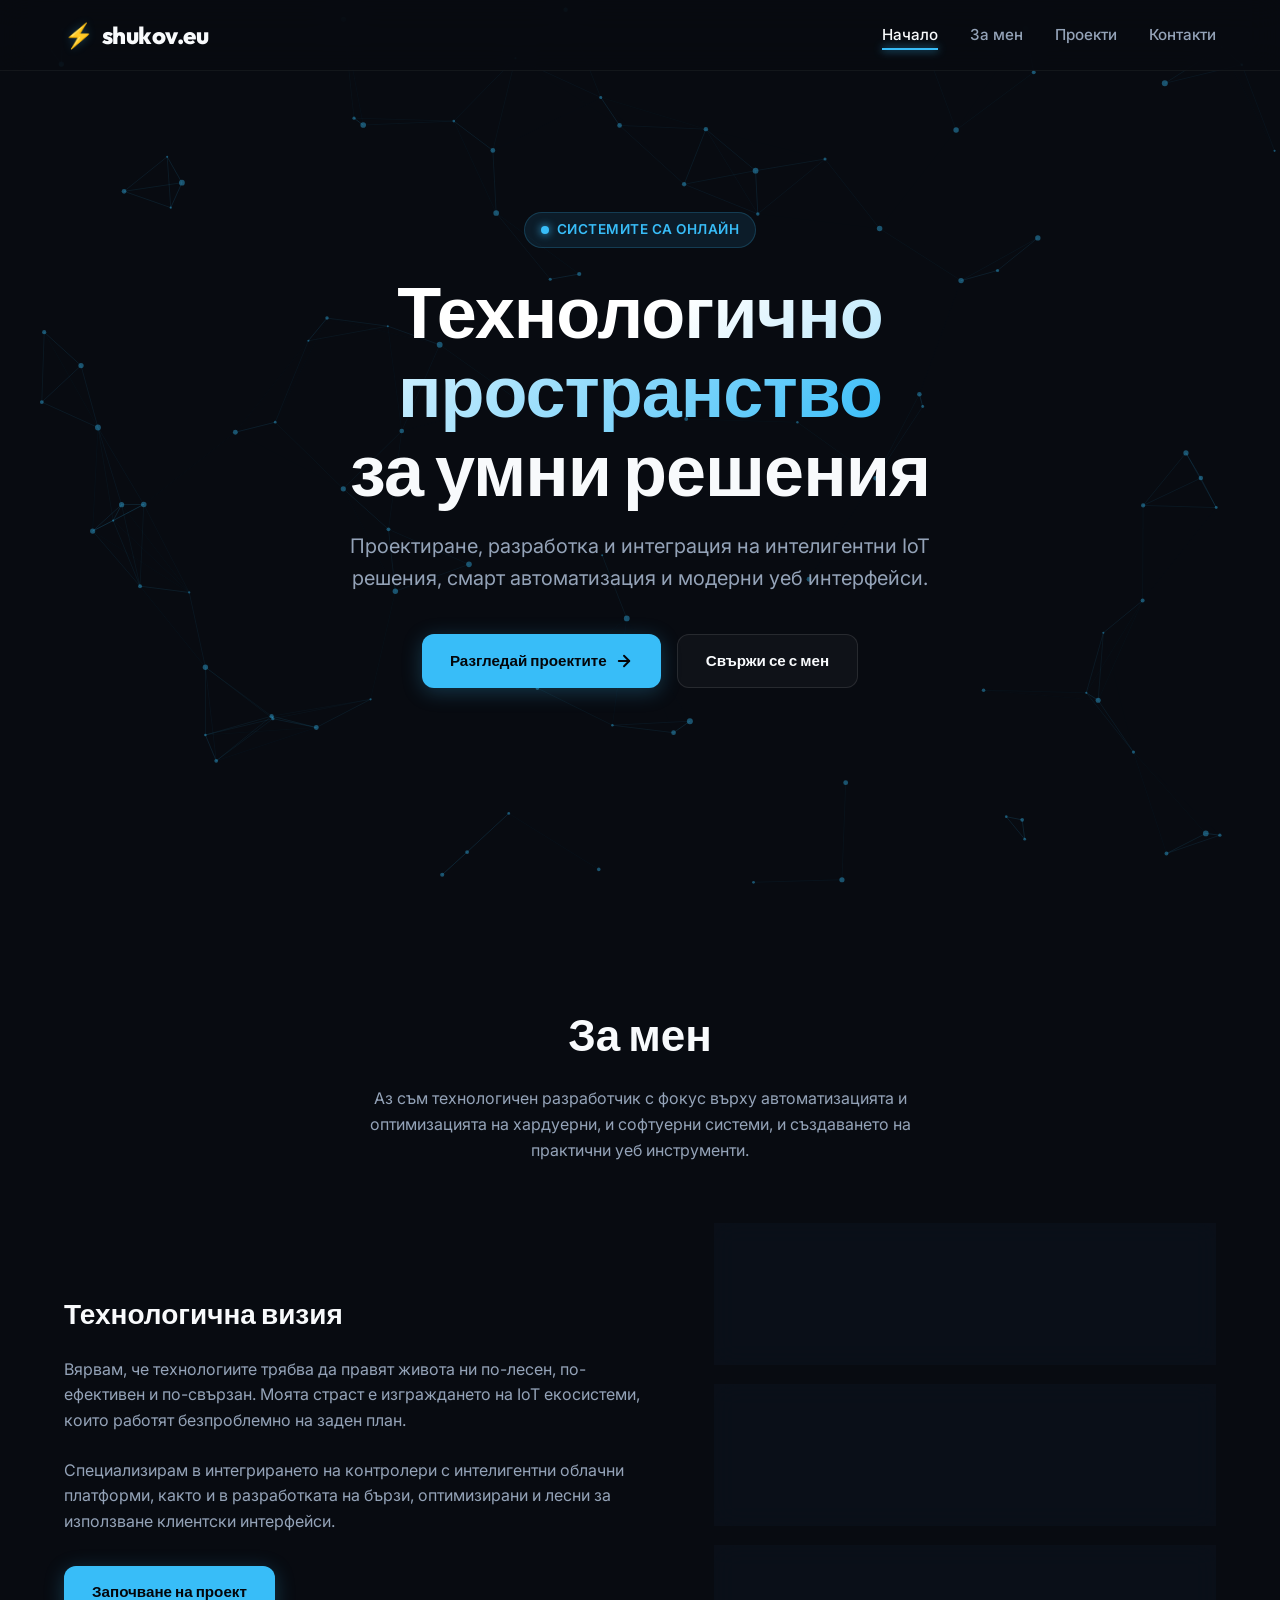
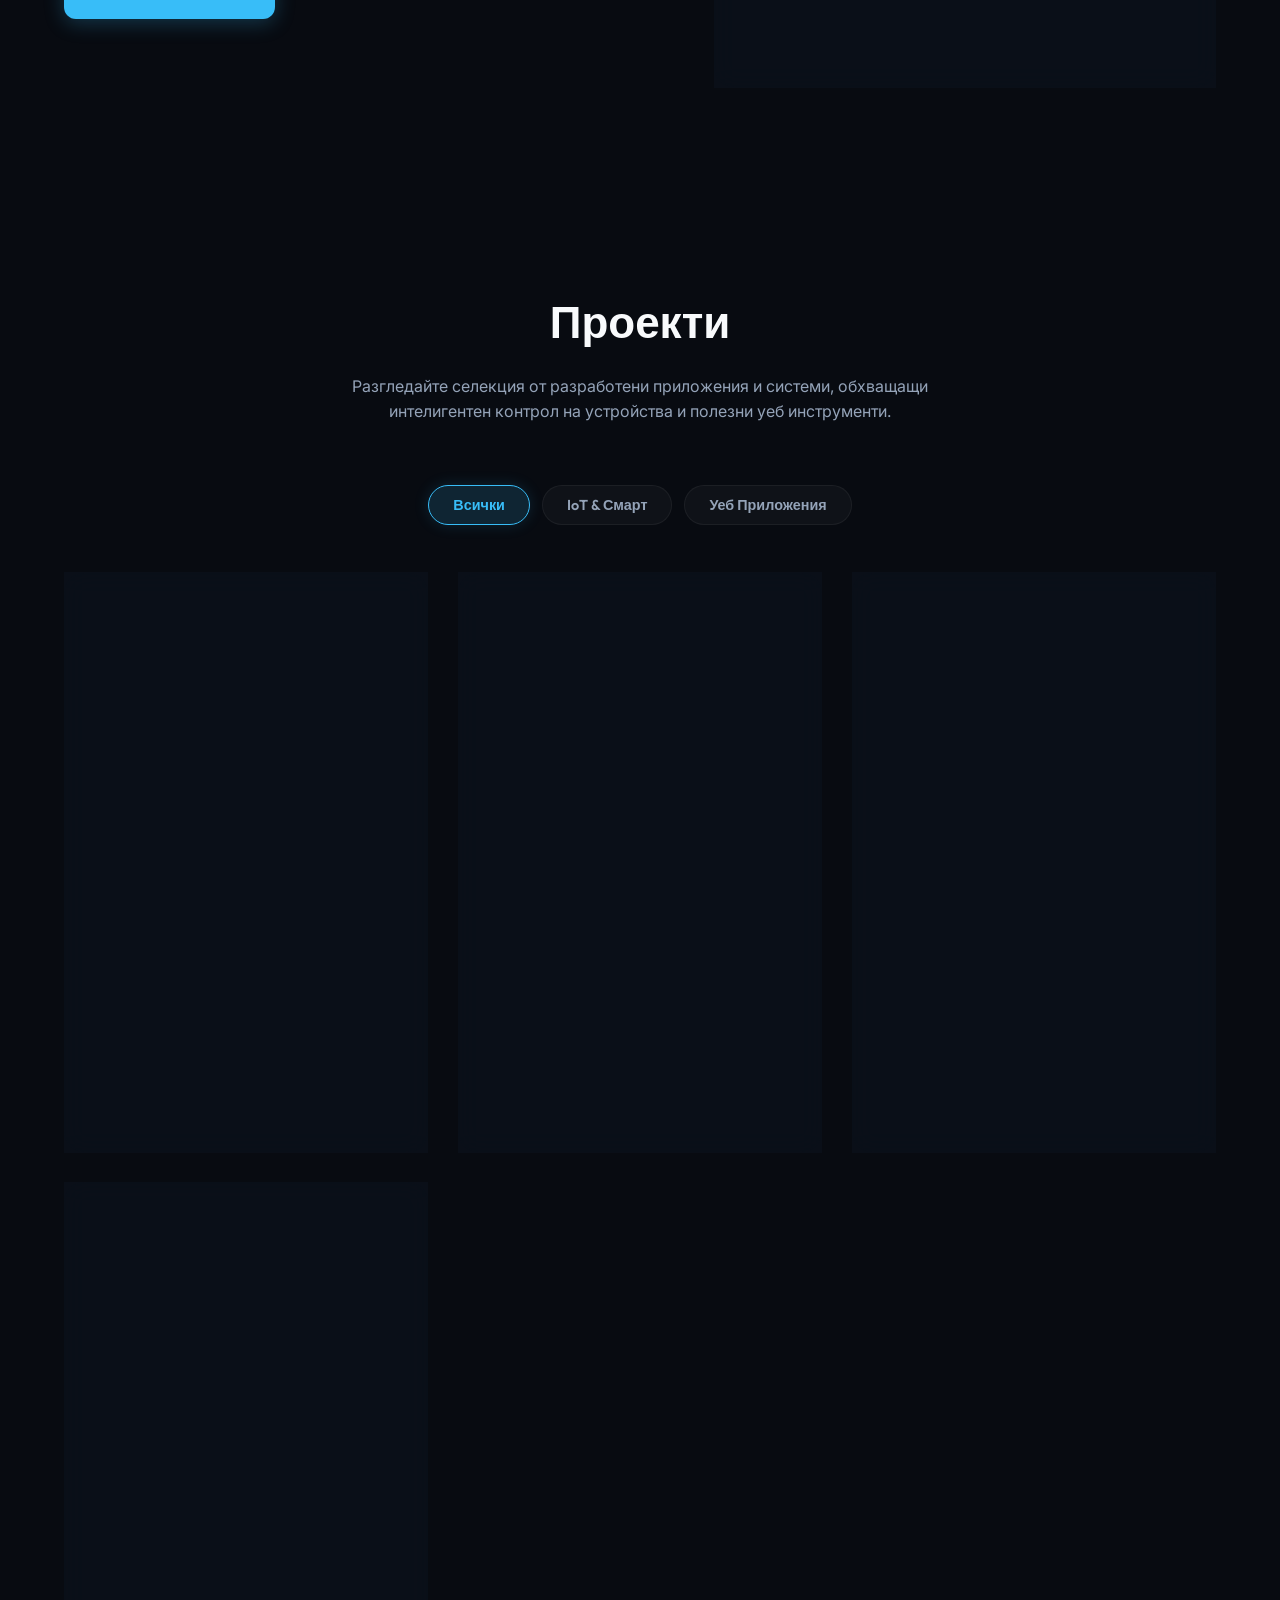
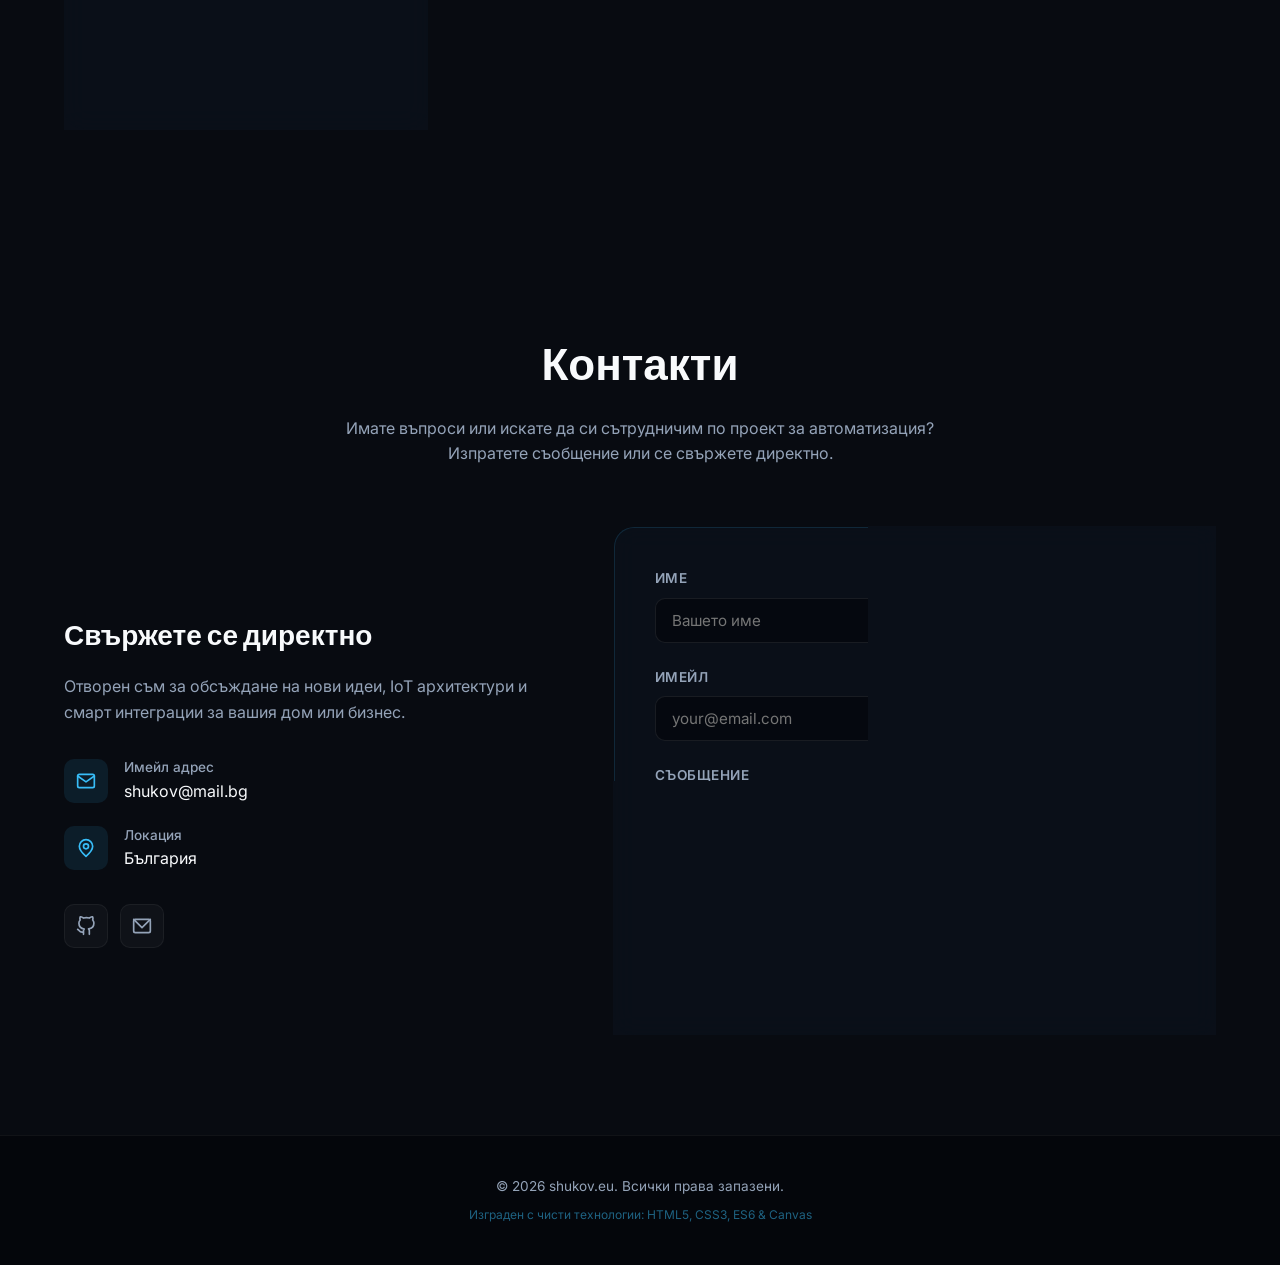
==== index.html @ 306222c3 "Актуализиране на текстовете в секция За мен в index.html" ====
<!DOCTYPE html>
<html lang="bg">
<head>
    <meta charset="UTF-8">
    <meta name="viewport" content="width=device-width, initial-scale=1.0">
    
    <!-- Primary Meta Tags -->
    <title>shukov.eu | Дигитални Иновации & Смарт Системи</title>
    <meta name="title" content="shukov.eu | Дигитални Иновации & Смарт Системи">
    <meta name="description" content="Личен технологичен портал и портфолио на Христо Шуков. Разгледайте проекти в сферата на умен дом (IoT), автоматизация на Shelly устройства, уеб приложения и софтуерни разработки.">
    
    <!-- Open Graph / Facebook -->
    <meta property="og:type" content="website">
    <meta property="og:url" content="https://shukov.eu/">
    <meta property="og:title" content="shukov.eu | Дигитални Иновации & Смарт Системи">
    <meta property="og:description" content="Портфолио на Христо Шуков с фокус върху IoT (Shelly), смарт часовници и съвременни уеб технологии.">
    <meta property="og:image" content="https://shukov.eu/appShelly/icon-512.png">

    <!-- CSS stylesheet -->
    <link rel="stylesheet" href="index.css">
    
    <!-- Favicon -->
    <link rel="icon" type="image/png" href="https://cdn-icons-png.flaticon.com/512/466/466176.png">
</head>
<body>

    <!-- Canvas Background -->
    <canvas id="bg-canvas"></canvas>

    <!-- Header Navigation -->
    <header id="main-header">
        <div class="container nav-wrapper">
            <a href="#home" class="logo" id="logo-link">
                <span>⚡</span> shukov.eu
            </a>
            <ul class="nav-links" id="nav-menu">
                <li><a href="#home" class="nav-link active">Начало</a></li>
                <li><a href="#about" class="nav-link">За мен</a></li>
                <li><a href="#projects" class="nav-link">Проекти</a></li>
                <li><a href="#contact" class="nav-link">Контакти</a></li>
            </ul>
            <button class="mobile-menu-btn" id="mobile-toggle" aria-label="Меню">
                <svg width="24" height="24" viewBox="0 0 24 24" fill="none" stroke="currentColor" stroke-width="2" stroke-linecap="round" stroke-linejoin="round">
                    <line x1="4" y1="12" x2="20" y2="12"></line>
                    <line x1="4" y1="6" x2="20" y2="6"></line>
                    <line x1="4" y1="18" x2="20" y2="18"></line>
                </svg>
            </button>
        </div>
    </header>

    <!-- Main Content -->
    <main>
        
        <!-- Hero Section -->
        <section id="home" class="hero">
            <div class="container hero-content">
                <div class="hero-badge">
                    <span></span> Системите са онлайн
                </div>
                <h1><span class="gradient-text">Технологично пространство</span><br>за умни решения</h1>
                <p>Проектиране, разработка и интеграция на интелигентни IoT решения, смарт автоматизация и модерни уеб интерфейси.</p>
                <div class="btn-group">
                    <a href="#projects" class="btn btn-primary" id="btn-hero-projects">
                        Разгледай проектите
                        <svg width="18" height="18" viewBox="0 0 24 24" fill="none" stroke="currentColor" stroke-width="2.5" stroke-linecap="round" stroke-linejoin="round">
                            <line x1="5" y1="12" x2="19" y2="12"></line>
                            <polyline points="12 5 19 12 12 19"></polyline>
                        </svg>
                    </a>
                    <a href="#contact" class="btn btn-secondary" id="btn-hero-contact">Свържи се с мен</a>
                </div>
            </div>
        </section>

        <!-- About Section -->
        <section id="about" class="reveal">
            <div class="container">
                <div class="section-header">
                    <h2>За мен</h2>
                    <p>Аз съм технологичен  разработчик с фокус върху автоматизацията и оптимизацията на хардуерни, и софтуерни системи, и създаването на практични уеб инструменти.</p>
                </div>
                
                <div class="about-grid">
                    <div class="about-text">
                        <h3>Технологична визия</h3>
                        <p>Вярвам, че технологиите трябва да правят живота ни по-лесен, по-ефективен и по-свързан. Моята страст е изграждането на IoT екосистеми, които работят безпроблемно на заден план.</p>
                        <p>Специализирам в интегрирането на контролери с интелигентни облачни платформи, както и в разработката на бързи, оптимизирани и лесни за използване клиентски интерфейси.</p>
                        <div style="margin-top: 32px;">
                            <a href="#contact" class="btn btn-primary" id="btn-about-hire">Започване на проект</a>
                        </div>
                    </div>
                    
                    <div class="skills-container">
                        <!-- Skill 1 -->
                        <div class="skill-card glass-panel">
                            <div class="skill-icon">
                                <svg width="24" height="24" viewBox="0 0 24 24" fill="none" stroke="currentColor" stroke-width="2" stroke-linecap="round" stroke-linejoin="round">
                                    <rect x="2" y="2" width="20" height="8" rx="2" ry="2"></rect>
                                    <rect x="2" y="14" width="20" height="8" rx="2" ry="2"></rect>
                                    <line x1="6" y1="6" x2="6.01" y2="6"></line>
                                    <line x1="6" y1="18" x2="6.01" y2="18"></line>
                                </svg>
                            </div>
                            <div class="skill-info">
                                <h4>IoT & Смарт Автоматизация</h4>
                                <p>Управление и мониторинг на интелигентни релета, датчици, Shelly Cloud API, ESP Home и автоматизирани скриптове.</p>
                            </div>
                        </div>
                        
                        <!-- Skill 2 -->
                        <div class="skill-card glass-panel">
                            <div class="skill-icon">
                                <svg width="24" height="24" viewBox="0 0 24 24" fill="none" stroke="currentColor" stroke-width="2" stroke-linecap="round" stroke-linejoin="round">
                                    <polygon points="12 2 2 7 12 12 22 7 12 2 12 2"></polygon>
                                    <polyline points="2 17 12 22 22 17"></polyline>
                                    <polyline points="2 12 12 17 22 12"></polyline>
                                </svg>
                            </div>
                            <div class="skill-info">
                                <h4>Frontend Разработка</h4>
                                <p>Създаване на бързи и адаптивни уебсайтове с чист HTML5, съвременен CSS3 и интерактивен Vanilla JavaScript.</p>
                            </div>
                        </div>

                        <!-- Skill 3 -->
                        <div class="skill-card glass-panel">
                            <div class="skill-icon">
                                <svg width="24" height="24" viewBox="0 0 24 24" fill="none" stroke="currentColor" stroke-width="2" stroke-linecap="round" stroke-linejoin="round">
                                    <path d="M5 12.55a11 11 0 0 1 14.08 0"></path>
                                    <path d="M1.42 9a16 16 0 0 1 21.16 0"></path>
                                    <path d="M8.53 16.11a6 6 0 0 1 6.95 0"></path>
                                    <line x1="12" y1="20" x2="12.01" y2="20"></line>
                                </svg>
                            </div>
                            <div class="skill-info">
                                <h4>API Интеграция & PWA</h4>
                                <p>Работа с външни REST интерфейси (Open-Meteo, WorldTime) и имплементация на Progressive Web Apps (PWA) за офлайн режим.</p>
                            </div>
                        </div>
                    </div>
                </div>
            </div>
        </section>

        <!-- Projects Section -->
        <section id="projects" class="reveal">
            <div class="container">
                <div class="section-header">
                    <h2>Проекти</h2>
                    <p>Разгледайте селекция от разработени приложения и системи, обхващащи интелигентен контрол на устройства и полезни уеб инструменти.</p>
                </div>

                <!-- Filters -->
                <div class="project-filters">
                    <button class="filter-btn active" data-filter="all" id="filter-all">Всички</button>
                    <button class="filter-btn" data-filter="iot" id="filter-iot">IoT & Смарт</button>
                    <button class="filter-btn" data-filter="web" id="filter-web">Уеб Приложения</button>
                </div>

                <!-- Projects Grid -->
                <div class="projects-grid">
                    
                    <!-- Project 1: Shelly PWA -->
                    <article class="project-card glass-panel" data-category="iot" id="card-shelly">
                        <div class="project-image">
                            <div class="project-badge">IoT / PWA</div>
                            <!-- Tech SVG graphic -->
                            <svg width="120" height="120" viewBox="0 0 100 100" fill="none">
                                <circle cx="50" cy="50" r="40" stroke="rgba(56, 189, 248, 0.2)" stroke-width="2"></circle>
                                <circle cx="50" cy="50" r="30" stroke="#38bdf8" stroke-width="2" stroke-dasharray="10 5" class="spin-anim"></circle>
                                <rect x="38" y="38" width="24" height="24" rx="6" fill="#1e293b" stroke="#38bdf8" stroke-width="2"></rect>
                                <path d="M46 50H54M50 46V54" stroke="#38bdf8" stroke-width="2" stroke-linecap="round"></path>
                            </svg>
                        </div>
                        <div class="project-content">
                            <h3>Smart Control (Shelly)</h3>
                            <p>Уеб-базиран панел за безжичен контрол на Shelly релета в реално време. Показва данни от волтметър, сензори за температура и влажност. PWA оптимизиран.</p>
                            <div class="project-tags">
                                <span class="tag">Shelly API</span>
                                <span class="tag">PWA</span>
                                <span class="tag">HTML5/CSS3</span>
                                <span class="tag">Vanilla JS</span>
                            </div>
                            <div class="project-links">
                                <a href="appShelly/appShelly.html" class="btn btn-primary" id="link-shelly-run">Стартирай</a>
                            </div>
                        </div>
                    </article>

                    <!-- Project 2: Smart Clock -->
                    <article class="project-card glass-panel" data-category="web" id="card-clock">
                        <div class="project-image">
                            <div class="project-badge">Уеб Приложение</div>
                            <!-- Tech SVG graphic -->
                            <svg width="120" height="120" viewBox="0 0 100 100" fill="none">
                                <circle cx="50" cy="50" r="40" stroke="rgba(16, 185, 129, 0.2)" stroke-width="2"></circle>
                                <path d="M50 20V50L70 50" stroke="#10b981" stroke-width="3" stroke-linecap="round"></path>
                                <path d="M25 35C20 45 22 58 30 66C38 74 52 76 62 70" stroke="#10b981" stroke-width="2" stroke-linecap="round" stroke-dasharray="2 4"></path>
                                <circle cx="50" cy="50" r="3" fill="#10b981"></circle>
                            </svg>
                        </div>
                        <div class="project-content">
                            <h3>Смарт Часовник & Време</h3>
                            <p>Интелигентен пълноекранен часовник с автоматична синхронизация на часовата зона. Интегриран с Open-Meteo прогноза за времето в България.</p>
                            <div class="project-tags">
                                <span class="tag">Open-Meteo API</span>
                                <span class="tag">WorldTime API</span>
                                <span class="tag">Responsive</span>
                                <span class="tag">JS App</span>
                            </div>
                            <div class="project-links">
                                <a href="chasovnik.html" class="btn btn-primary" id="link-clock-run">Стартирай</a>
                            </div>
                        </div>
                    </article>

                    <!-- Project 3: GPS Speedometer -->
                    <article class="project-card glass-panel" data-category="web" id="card-speedometer">
                        <div class="project-image">
                            <div class="project-badge">Уеб Приложение</div>
                            <!-- Tech SVG graphic -->
                            <svg width="120" height="120" viewBox="0 0 100 100" fill="none">
                                <circle cx="50" cy="50" r="40" stroke="rgba(6, 182, 212, 0.2)" stroke-width="2"></circle>
                                <path d="M20 70 A 35 35 0 1 1 80 70" stroke="#06b6d4" stroke-width="3" stroke-dasharray="4 2" stroke-linecap="round"></path>
                                <polygon points="50,22 53,50 47,50" fill="#06b6d4" transform="rotate(35, 50, 50)"></polygon>
                                <circle cx="50" cy="50" r="4" fill="#06b6d4"></circle>
                            </svg>
                        </div>
                        <div class="project-content">
                            <h3>GPS Скоростомер & Одометър</h3>
                            <p>PWA уеб приложение с интерактивна тъмна карта, два независими брояча за изминато разстояние (дневен и общ), статистика и предупреждение за скорост.</p>
                            <div class="project-tags">
                                <span class="tag">Geolocation API</span>
                                <span class="tag">Leaflet Map</span>
                                <span class="tag">PWA</span>
                                <span class="tag">Vanilla JS</span>
                            </div>
                            <div class="project-links">
                                <a href="speedometer.html" class="btn btn-primary" id="link-speedometer-run">Стартирай</a>
                            </div>
                        </div>
                    </article>

                    <!-- Project 4: shukov.eu -->
                    <article class="project-card glass-panel" data-category="web" id="card-portfolio">
                        <div class="project-image">
                            <div class="project-badge">Портфолио</div>
                            <!-- Tech SVG graphic -->
                            <svg width="120" height="120" viewBox="0 0 100 100" fill="none">
                                <rect x="25" y="25" width="50" height="50" rx="8" stroke="rgba(168, 85, 247, 0.2)" stroke-width="2"></rect>
                                <path d="M35 45L45 50L35 55" stroke="#a855f7" stroke-width="3" stroke-linecap="round" stroke-linejoin="round"></path>
                                <line x1="50" y1="58" x2="63" y2="58" stroke="#a855f7" stroke-width="3" stroke-linecap="round"></line>
                                <circle cx="50" cy="50" r="40" stroke="#a855f7" stroke-width="1.5" stroke-dasharray="4 8"></circle>
                            </svg>
                        </div>
                        <div class="project-content">
                            <h3>shukov.eu Личен Сайт</h3>
                            <p>Настоящият уебсайт с висока производителност, реактивен Canvas фон, гласморфичен дизайн и филтри на проектите в реално време.</p>
                            <div class="project-tags">
                                <span class="tag">Responsive CSS</span>
                                <span class="tag">HTML5 Canvas</span>
                                <span class="tag">SEO Friendly</span>
                                <span class="tag">Modern UI</span>
                            </div>
                            <div class="project-links">
                                <a href="#home" class="btn btn-secondary" id="link-portfolio-active">Активен</a>
                            </div>
                        </div>
                    </article>

                </div>
            </div>
        </section>

        <!-- Contact Section -->
        <section id="contact" class="reveal">
            <div class="container">
                <div class="section-header">
                    <h2>Контакти</h2>
                    <p>Имате въпроси или искате да си сътрудничим по проект за автоматизация? Изпратете съобщение или се свържете директно.</p>
                </div>

                <div class="contact-grid">
                    <div class="contact-info">
                        <h3>Свържете се директно</h3>
                        <p>Отворен съм за обсъждане на нови идеи, IoT архитектури и смарт интеграции за вашия дом или бизнес.</p>
                        
                        <div class="contact-methods">
                            <!-- Email -->
                            <div class="contact-method">
                                <div class="contact-method-icon">
                                    <svg width="20" height="20" viewBox="0 0 24 24" fill="none" stroke="currentColor" stroke-width="2" stroke-linecap="round" stroke-linejoin="round">
                                        <path d="M4 4h16c1.1 0 2 .9 2 2v12c0 1.1-.9 2-2 2H4c-1.1 0-2-.9-2-2V6c0-1.1.9-2 2-2z"></path>
                                        <polyline points="22,6 12,13 2,6"></polyline>
                                    </svg>
                                </div>
                                <div class="contact-method-text">
                                    <h4>Имейл адрес</h4>
                                    <p>shukov@mail.bg</p>
                                </div>
                            </div>
                            
                            <!-- Location -->
                            <div class="contact-method">
                                <div class="contact-method-icon">
                                    <svg width="20" height="20" viewBox="0 0 24 24" fill="none" stroke="currentColor" stroke-width="2" stroke-linecap="round" stroke-linejoin="round">
                                        <path d="M12 2a8 8 0 0 0-8 8c0 5.25 8 12 8 12s8-6.75 8-12a8 8 0 0 0-8-8z"></path>
                                        <circle cx="12" cy="10" r="3"></circle>
                                    </svg>
                                </div>
                                <div class="contact-method-text">
                                    <h4>Локация</h4>
                                    <p>България</p>
                                </div>
                            </div>
                        </div>

                        <div class="social-links">
                            <a href="https://github.com" target="_blank" class="social-btn" aria-label="GitHub" id="social-github">
                                <svg width="20" height="20" viewBox="0 0 24 24" fill="none" stroke="currentColor" stroke-width="2" stroke-linecap="round" stroke-linejoin="round">
                                    <path d="M9 19c-5 1.5-5-2.5-7-3m14 6v-3.87a3.37 3.37 0 0 0-.94-2.61c3.14-.35 6.44-1.54 6.44-7A5.44 5.44 0 0 0 20 4.77 5.07 5.07 0 0 0 19.91 1S18.73.65 16 2.48a13.38 13.38 0 0 0-7 0C6.27.65 5.09 1 5.09 1A5.07 5.07 0 0 0 5 4.77a5.44 5.44 0 0 0-1.5 3.78c0 5.42 3.3 6.61 6.44 7A3.37 3.37 0 0 0 9 18.13V22"></path>
                                </svg>
                            </a>
                            <a href="mailto:shukov@mail.bg" class="social-btn" aria-label="Email" id="social-email">
                                <svg width="20" height="20" viewBox="0 0 24 24" fill="none" stroke="currentColor" stroke-width="2" stroke-linecap="round" stroke-linejoin="round">
                                    <rect x="2" y="4" width="20" height="16" rx="2" fill="none"></rect>
                                    <path d="M22 4L12 14.01L2 4"></path>
                                </svg>
                            </a>
                        </div>
                    </div>

                    <form class="contact-form glass-panel" id="contact-form-el">
                        <div class="form-group">
                            <label for="form-name">Име</label>
                            <input type="text" id="form-name" class="form-control" placeholder="Вашето име" required>
                        </div>
                        <div class="form-group">
                            <label for="form-email">Имейл</label>
                            <input type="email" id="form-email" class="form-control" placeholder="your@email.com" required>
                        </div>
                        <div class="form-group">
                            <label for="form-message">Съобщение</label>
                            <textarea id="form-message" class="form-control" placeholder="Как мога да Ви помогна?" required></textarea>
                        </div>
                        <button type="submit" class="btn btn-primary" style="width: 100%; border: none;" id="btn-submit">
                            Изпрати съобщение
                            <svg width="18" height="18" viewBox="0 0 24 24" fill="none" stroke="currentColor" stroke-width="2" stroke-linecap="round" stroke-linejoin="round">
                                <line x1="22" y1="2" x2="11" y2="13"></line>
                                <polygon points="22 2 15 22 11 13 2 9 22 2"></polygon>
                            </svg>
                        </button>
                        
                        <div id="form-success" style="display: none; margin-top: 20px; padding: 15px; border-radius: 10px; background: rgba(16, 185, 129, 0.1); border: 1px solid var(--accent-emerald); color: var(--accent-emerald); font-size: 0.9rem; text-align: center;">
                            Благодаря Ви! Съобщението беше изпратено успешно.
                        </div>
                    </form>
                </div>
            </div>
        </section>
    </main>

    <!-- Footer -->
    <footer>
        <div class="container">
            <p>&copy; 2026 shukov.eu. Всички права запазени.</p>
            <p class="tech-note">Изграден с чисти технологии: HTML5, CSS3, ES6 & Canvas</p>
        </div>
    </footer>

    <!-- Interactive JavaScript -->
    <script>
        // 1. Mobile Menu Toggle
        const mobileToggle = document.getElementById('mobile-toggle');
        const navMenu = document.getElementById('nav-menu');
        
        mobileToggle.addEventListener('click', () => {
            navMenu.classList.toggle('open');
            // Toggle hamburger icon animation/state
            mobileToggle.classList.toggle('active');
        });
        
        // Close menu on link click
        document.querySelectorAll('.nav-link').forEach(link => {
            link.addEventListener('click', () => {
                navMenu.classList.remove('open');
                mobileToggle.classList.remove('active');
            });
        });

        // 2. Active Link Highlighting on Scroll
        const sections = document.querySelectorAll('section');
        const navLinks = document.querySelectorAll('.nav-link');
        const header = document.getElementById('main-header');

        window.addEventListener('scroll', () => {
            // Header opacity change on scroll
            if (window.scrollY > 50) {
                header.classList.add('scrolled');
            } else {
                header.classList.remove('scrolled');
            }

            // Highlighting
            let currentSection = "";
            sections.forEach(section => {
                const sectionTop = section.offsetTop;
                const sectionHeight = section.clientHeight;
                if (window.scrollY >= (sectionTop - 150)) {
                    currentSection = section.getAttribute('id');
                }
            });

            navLinks.forEach(link => {
                link.classList.remove('active');
                if (link.getAttribute('href') === `#${currentSection}`) {
                    link.classList.add('active');
                }
            });
        });

        // 3. Project Filter Logic
        const filterButtons = document.querySelectorAll('.filter-btn');
        const projectCards = document.querySelectorAll('.project-card');

        filterButtons.forEach(btn => {
            btn.addEventListener('click', () => {
                // Update active state for buttons
                filterButtons.forEach(b => b.classList.remove('active'));
                btn.classList.add('active');

                const filterValue = btn.getAttribute('data-filter');

                // Filter cards
                projectCards.forEach(card => {
                    if (filterValue === 'all' || card.getAttribute('data-category') === filterValue) {
                        card.classList.remove('hidden');
                    } else {
                        card.classList.add('hidden');
                    }
                });
            });
        });

        // 4. Reveal on Scroll
        const revealElements = document.querySelectorAll('.reveal');
        
        const revealOnScroll = () => {
            revealElements.forEach(el => {
                const elementTop = el.getBoundingClientRect().top;
                const windowHeight = window.innerHeight;
                
                if (elementTop < windowHeight - 100) {
                    el.classList.add('active');
                }
            });
        };
        
        window.addEventListener('scroll', revealOnScroll);
        // Run once on load
        revealOnScroll();

        // 5. Contact Form Mock Submit
        const contactForm = document.getElementById('contact-form-el');
        const formSuccess = document.getElementById('form-success');
        
        contactForm.addEventListener('submit', (e) => {
            e.preventDefault();
            formSuccess.style.display = 'block';
            contactForm.reset();
            
            setTimeout(() => {
                formSuccess.style.display = 'none';
            }, 6000);
        });

        // 6. Interactive Canvas Particle Background
        const canvas = document.getElementById('bg-canvas');
        const ctx = canvas.getContext('2d');

        let particlesArray = [];
        let mouse = {
            x: null,
            y: null,
            radius: 120
        };

        // Resize Canvas
        function resizeCanvas() {
            canvas.width = window.innerWidth;
            canvas.height = window.innerHeight;
        }
        window.addEventListener('resize', resizeCanvas);
        resizeCanvas();

        // Capture Mouse Movement
        window.addEventListener('mousemove', (event) => {
            mouse.x = event.x;
            mouse.y = event.y;
        });

        window.addEventListener('mouseleave', () => {
            mouse.x = null;
            mouse.y = null;
        });

        // Particle Blueprint
        class Particle {
            constructor(x, y, directionX, directionY, size, color) {
                this.x = x;
                this.y = y;
                this.directionX = directionX;
                this.directionY = directionY;
                this.size = size;
                this.color = color;
            }

            // Draw particle
            draw() {
                ctx.beginPath();
                ctx.arc(this.x, this.y, this.size, 0, Math.PI * 2, false);
                ctx.fillStyle = this.color;
                ctx.fill();
            }

            // Update particle position and react to mouse
            update() {
                // Ensure particle stays on screen
                if (this.x > canvas.width || this.x < 0) {
                    this.directionX = -this.directionX;
                }
                if (this.y > canvas.height || this.y < 0) {
                    this.directionY = -this.directionY;
                }

                // Check mouse collision
                if (mouse.x !== null && mouse.y !== null) {
                    let dx = mouse.x - this.x;
                    let dy = mouse.y - this.y;
                    let distance = Math.sqrt(dx * dx + dy * dy);
                    if (distance < mouse.radius + this.size) {
                        if (mouse.x < this.x && this.x < canvas.width - this.size * 10) {
                            this.x += 2;
                        }
                        if (mouse.x > this.x && this.x > this.size * 10) {
                            this.x -= 2;
                        }
                        if (mouse.y < this.y && this.y < canvas.height - this.size * 10) {
                            this.y += 2;
                        }
                        if (mouse.y > this.y && this.y > this.size * 10) {
                            this.y -= 2;
                        }
                    }
                }

                // Move particle
                this.x += this.directionX;
                this.y += this.directionY;
                
                // Draw particle
                this.draw();
            }
        }

        // Initialize particles
        function initParticles() {
            particlesArray = [];
            let numberOfParticles = Math.min((canvas.width * canvas.height) / 9000, 100);
            for (let i = 0; i < numberOfParticles; i++) {
                let size = (Math.random() * 2) + 1;
                let x = (Math.random() * ((innerWidth - size * 2) - (size * 2)) + size * 2);
                let y = (Math.random() * ((innerHeight - size * 2) - (size * 2)) + size * 2);
                let directionX = (Math.random() * 0.4) - 0.2;
                let directionY = (Math.random() * 0.4) - 0.2;
                let color = 'rgba(56, 189, 248, 0.4)'; // Cyan color with transparency

                particlesArray.push(new Particle(x, y, directionX, directionY, size, color));
            }
        }

        // Connect particles with lines
        function connectParticles() {
            let opacityValue = 1;
            for (let a = 0; a < particlesArray.length; a++) {
                for (let b = a; b < particlesArray.length; b++) {
                    let dx = particlesArray[a].x - particlesArray[b].x;
                    let dy = particlesArray[a].y - particlesArray[b].y;
                    let distance = Math.sqrt(dx * dx + dy * dy);

                    if (distance < 130) {
                        opacityValue = 1 - (distance / 130);
                        ctx.strokeStyle = `rgba(56, 189, 248, ${opacityValue * 0.15})`;
                        ctx.lineWidth = 1;
                        ctx.beginPath();
                        ctx.moveTo(particlesArray[a].x, particlesArray[a].y);
                        ctx.lineTo(particlesArray[b].x, particlesArray[b].y);
                        ctx.stroke();
                    }
                }
            }
        }

        // Animation Loop
        function animate() {
            ctx.clearRect(0, 0, innerWidth, innerHeight);
            
            for (let i = 0; i < particlesArray.length; i++) {
                particlesArray[i].update();
            }
            connectParticles();
            requestAnimationFrame(animate);
        }

        initParticles();
        animate();

        // Handle particles array size on window resize
        window.addEventListener('resize', () => {
            initParticles();
        });
    </script>
</body>
</html>
---- index.css ----
@import url('https://fonts.googleapis.com/css2?family=Inter:wght@300;400;500;600;700&family=Outfit:wght@300;400;500;600;700;800&display=swap');

:root {
    --bg: #080b11;
    --bg-darker: #04060b;
    --card-bg: rgba(13, 19, 31, 0.6);
    --card-bg-hover: rgba(20, 30, 48, 0.85);
    --border: rgba(56, 189, 248, 0.15);
    --border-hover: rgba(56, 189, 248, 0.45);
    --text-primary: #f8fafc;
    --text-secondary: #94a3b8;
    
    /* Neon Tech Accents */
    --accent-cyan: #38bdf8;
    --accent-cyan-glow: rgba(56, 189, 248, 0.3);
    --accent-emerald: #10b981;
    --accent-emerald-glow: rgba(16, 185, 129, 0.3);
    --accent-violet: #a855f7;
    --accent-violet-glow: rgba(168, 85, 247, 0.3);
    
    --font-heading: 'Outfit', -apple-system, BlinkMacSystemFont, sans-serif;
    --font-body: 'Inter', sans-serif;
    --transition: all 0.3s cubic-bezier(0.4, 0, 0.2, 1);
}

/* Base Styles & Reset */
* {
    box-sizing: border-box;
    margin: 0;
    padding: 0;
    scroll-behavior: smooth;
    -webkit-tap-highlight-color: transparent;
}

body {
    background-color: var(--bg);
    color: var(--text-primary);
    font-family: var(--font-body);
    line-height: 1.6;
    overflow-x: hidden;
    min-height: 100vh;
}

/* Custom Scrollbar */
::-webkit-scrollbar {
    width: 8px;
}
::-webkit-scrollbar-track {
    background: var(--bg-darker);
}
::-webkit-scrollbar-thumb {
    background: rgba(56, 189, 248, 0.2);
    border-radius: 4px;
    transition: var(--transition);
}
::-webkit-scrollbar-thumb:hover {
    background: rgba(56, 189, 248, 0.5);
}

/* Layout Container */
.container {
    width: 100%;
    max-width: 1200px;
    margin: 0 auto;
    padding: 0 24px;
}

/* Glassmorphism utility */
.glass-panel {
    background: var(--card-bg);
    backdrop-filter: blur(12px);
    -webkit-backdrop-filter: blur(12px);
    border: 1px solid var(--border);
    border-radius: 20px;
    transition: var(--transition);
}

.glass-panel:hover {
    border-color: var(--border-hover);
    box-shadow: 0 10px 30px -10px rgba(0, 0, 0, 0.5), 0 0 20px 0 var(--accent-cyan-glow);
}

/* Navigation Header */
header {
    position: fixed;
    top: 0;
    left: 0;
    width: 100%;
    z-index: 100;
    background: rgba(8, 11, 17, 0.7);
    backdrop-filter: blur(16px);
    -webkit-backdrop-filter: blur(16px);
    border-bottom: 1px solid rgba(255, 255, 255, 0.05);
    transition: var(--transition);
}

header.scrolled {
    padding: 10px 0;
    background: rgba(4, 6, 11, 0.85);
    border-bottom: 1px solid rgba(56, 189, 248, 0.1);
}

.nav-wrapper {
    display: flex;
    justify-content: space-between;
    align-items: center;
    height: 70px;
}

.logo {
    font-family: var(--font-heading);
    font-size: 1.5rem;
    font-weight: 800;
    color: var(--text-primary);
    text-decoration: none;
    display: flex;
    align-items: center;
    gap: 8px;
    letter-spacing: -0.5px;
}

.logo span {
    color: var(--accent-cyan);
    text-shadow: 0 0 10px var(--accent-cyan-glow);
}

.nav-links {
    display: flex;
    list-style: none;
    gap: 32px;
}

.nav-links a {
    color: var(--text-secondary);
    text-decoration: none;
    font-size: 0.95rem;
    font-weight: 500;
    transition: var(--transition);
    position: relative;
    padding: 6px 0;
}

.nav-links a::after {
    content: '';
    position: absolute;
    bottom: 0;
    left: 0;
    width: 0;
    height: 2px;
    background: var(--accent-cyan);
    box-shadow: 0 0 8px var(--accent-cyan);
    transition: var(--transition);
}

.nav-links a:hover, .nav-links a.active {
    color: var(--text-primary);
}

.nav-links a:hover::after, .nav-links a.active::after {
    width: 100%;
}

.mobile-menu-btn {
    display: none;
    background: none;
    border: none;
    color: var(--text-primary);
    font-size: 1.5rem;
    cursor: pointer;
}

/* Hero Section */
.hero {
    position: relative;
    min-height: 100vh;
    display: flex;
    align-items: center;
    justify-content: center;
    padding-top: 100px;
    overflow: hidden;
}

#bg-canvas {
    position: absolute;
    top: 0;
    left: 0;
    width: 100%;
    height: 100%;
    z-index: 1;
    pointer-events: all;
}

.hero-content {
    position: relative;
    z-index: 2;
    text-align: center;
    max-width: 800px;
    pointer-events: none; /* Let canvas capture mouse move */
}

.hero-content * {
    pointer-events: auto; /* Enable hover on buttons and text links */
}

.hero-badge {
    display: inline-flex;
    align-items: center;
    gap: 8px;
    background: rgba(56, 189, 248, 0.1);
    border: 1px solid rgba(56, 189, 248, 0.2);
    color: var(--accent-cyan);
    padding: 6px 16px;
    border-radius: 50px;
    font-size: 0.85rem;
    font-weight: 600;
    margin-bottom: 24px;
    letter-spacing: 0.5px;
    text-transform: uppercase;
}

.hero-badge span {
    display: inline-block;
    width: 8px;
    height: 8px;
    background-color: var(--accent-cyan);
    border-radius: 50%;
    box-shadow: 0 0 8px var(--accent-cyan);
    animation: pulse 2s infinite;
}

.hero h1 {
    font-family: var(--font-heading);
    font-size: clamp(2.5rem, 6vw, 4.5rem);
    font-weight: 800;
    line-height: 1.1;
    margin-bottom: 20px;
    letter-spacing: -1px;
}

.gradient-text {
    background: linear-gradient(135deg, #fff 30%, var(--accent-cyan) 100%);
    -webkit-background-clip: text;
    -webkit-text-fill-color: transparent;
}

.hero p {
    font-size: clamp(1rem, 2vw, 1.25rem);
    color: var(--text-secondary);
    max-width: 600px;
    margin: 0 auto 40px auto;
}

.btn-group {
    display: flex;
    justify-content: center;
    gap: 16px;
    flex-wrap: wrap;
}

.btn {
    display: inline-flex;
    align-items: center;
    justify-content: center;
    padding: 14px 28px;
    border-radius: 12px;
    font-weight: 600;
    font-size: 0.95rem;
    cursor: pointer;
    text-decoration: none;
    transition: var(--transition);
    gap: 8px;
    font-family: var(--font-heading);
}

.btn-primary {
    background: var(--accent-cyan);
    color: var(--bg-darker);
    border: none;
    box-shadow: 0 4px 20px rgba(56, 189, 248, 0.25);
}

.btn-primary:hover {
    transform: translateY(-2px);
    box-shadow: 0 6px 25px rgba(56, 189, 248, 0.45);
    background: #58c8fa;
}

.btn-secondary {
    background: rgba(255, 255, 255, 0.03);
    color: var(--text-primary);
    border: 1px solid rgba(255, 255, 255, 0.1);
}

.btn-secondary:hover {
    background: rgba(255, 255, 255, 0.08);
    border-color: rgba(255, 255, 255, 0.2);
    transform: translateY(-2px);
}

/* Sections General */
section {
    padding: 100px 0;
    position: relative;
}

.section-header {
    text-align: center;
    max-width: 600px;
    margin: 0 auto 60px auto;
}

.section-header h2 {
    font-family: var(--font-heading);
    font-size: clamp(2rem, 4vw, 2.75rem);
    font-weight: 800;
    margin-bottom: 16px;
}

.section-header p {
    color: var(--text-secondary);
}

/* About Section */
.about-grid {
    display: grid;
    grid-template-columns: 1.2fr 1fr;
    gap: 48px;
    align-items: center;
}

.about-text h3 {
    font-family: var(--font-heading);
    font-size: 1.75rem;
    margin-bottom: 20px;
    color: var(--text-primary);
}

.about-text p {
    color: var(--text-secondary);
    margin-bottom: 24px;
}

.skills-container {
    display: grid;
    grid-template-columns: 1fr;
    gap: 20px;
}

.skill-card {
    padding: 20px;
    display: flex;
    align-items: flex-start;
    gap: 16px;
}

.skill-icon {
    width: 48px;
    height: 48px;
    background: rgba(56, 189, 248, 0.1);
    border-radius: 12px;
    display: flex;
    align-items: center;
    justify-content: center;
    color: var(--accent-cyan);
    font-size: 1.5rem;
    flex-shrink: 0;
}

.skill-info h4 {
    font-family: var(--font-heading);
    font-size: 1.1rem;
    margin-bottom: 6px;
}

.skill-info p {
    font-size: 0.85rem;
    color: var(--text-secondary);
    margin: 0;
}

/* Projects Section */
.project-filters {
    display: flex;
    justify-content: center;
    gap: 12px;
    margin-bottom: 48px;
    flex-wrap: wrap;
}

.filter-btn {
    background: rgba(255, 255, 255, 0.03);
    border: 1px solid rgba(255, 255, 255, 0.05);
    color: var(--text-secondary);
    padding: 10px 24px;
    border-radius: 50px;
    font-family: var(--font-heading);
    font-weight: 600;
    font-size: 0.9rem;
    cursor: pointer;
    transition: var(--transition);
}

.filter-btn:hover {
    color: var(--text-primary);
    background: rgba(255, 255, 255, 0.08);
}

.filter-btn.active {
    background: rgba(56, 189, 248, 0.15);
    border-color: var(--accent-cyan);
    color: var(--accent-cyan);
    box-shadow: 0 0 15px rgba(56, 189, 248, 0.15);
}

.projects-grid {
    display: grid;
    grid-template-columns: repeat(auto-fill, minmax(340px, 1fr));
    gap: 30px;
}

.project-card {
    display: flex;
    flex-direction: column;
    height: 100%;
    overflow: hidden;
    position: relative;
    opacity: 1;
    transform: translateY(0);
    transition: opacity 0.4s ease, transform 0.4s ease, border-color 0.3s, box-shadow 0.3s;
}

.project-card.hidden {
    opacity: 0;
    transform: translateY(20px);
    pointer-events: none;
    position: absolute;
    width: 0;
    height: 0;
    overflow: hidden;
    border: none;
    padding: 0;
    margin: 0;
}

.project-image {
    height: 200px;
    position: relative;
    overflow: hidden;
    background: linear-gradient(135deg, rgba(8, 11, 17, 0.9) 0%, rgba(20, 30, 48, 0.8) 100%);
    display: flex;
    align-items: center;
    justify-content: center;
    border-bottom: 1px solid rgba(255, 255, 255, 0.05);
}

.project-badge {
    position: absolute;
    top: 16px;
    right: 16px;
    background: rgba(8, 11, 17, 0.85);
    border: 1px solid rgba(56, 189, 248, 0.2);
    padding: 4px 12px;
    border-radius: 50px;
    font-size: 0.75rem;
    font-weight: 700;
    color: var(--accent-cyan);
    letter-spacing: 0.5px;
    text-transform: uppercase;
}

.project-content {
    padding: 24px;
    display: flex;
    flex-direction: column;
    flex-grow: 1;
}

.project-content h3 {
    font-family: var(--font-heading);
    font-size: 1.35rem;
    margin-bottom: 12px;
}

.project-content p {
    color: var(--text-secondary);
    font-size: 0.9rem;
    margin-bottom: 24px;
    flex-grow: 1;
}

.project-tags {
    display: flex;
    flex-wrap: wrap;
    gap: 8px;
    margin-bottom: 24px;
}

.tag {
    background: rgba(255, 255, 255, 0.04);
    border: 1px solid rgba(255, 255, 255, 0.06);
    padding: 4px 10px;
    border-radius: 6px;
    font-size: 0.75rem;
    font-weight: 500;
    color: var(--text-secondary);
}

.project-links {
    display: flex;
    gap: 16px;
}

.project-links .btn {
    padding: 10px 18px;
    font-size: 0.85rem;
    flex-grow: 1;
}

/* Contact Section */
.contact-grid {
    display: grid;
    grid-template-columns: 1fr 1.2fr;
    gap: 48px;
}

.contact-info {
    display: flex;
    flex-direction: column;
    justify-content: center;
}

.contact-info h3 {
    font-family: var(--font-heading);
    font-size: 1.75rem;
    margin-bottom: 16px;
}

.contact-info p {
    color: var(--text-secondary);
    margin-bottom: 32px;
}

.contact-methods {
    display: flex;
    flex-direction: column;
    gap: 20px;
    margin-bottom: 32px;
}

.contact-method {
    display: flex;
    align-items: center;
    gap: 16px;
}

.contact-method-icon {
    width: 44px;
    height: 44px;
    background: rgba(56, 189, 248, 0.1);
    border-radius: 10px;
    display: flex;
    align-items: center;
    justify-content: center;
    color: var(--accent-cyan);
    font-size: 1.25rem;
}

.contact-method-text h4 {
    font-size: 0.85rem;
    color: var(--text-secondary);
    font-weight: 500;
}

.contact-method-text p {
    font-size: 1rem;
    color: var(--text-primary);
    margin: 0;
}

.social-links {
    display: flex;
    gap: 12px;
}

.social-btn {
    width: 44px;
    height: 44px;
    border-radius: 10px;
    background: rgba(255, 255, 255, 0.03);
    border: 1px solid rgba(255, 255, 255, 0.05);
    display: flex;
    align-items: center;
    justify-content: center;
    color: var(--text-secondary);
    text-decoration: none;
    font-size: 1.25rem;
    transition: var(--transition);
}

.social-btn:hover {
    color: var(--accent-cyan);
    border-color: var(--accent-cyan);
    background: rgba(56, 189, 248, 0.1);
    box-shadow: 0 0 15px var(--accent-cyan-glow);
    transform: translateY(-2px);
}

.contact-form {
    padding: 40px;
}

.form-group {
    margin-bottom: 24px;
}

.form-group label {
    display: block;
    font-size: 0.85rem;
    font-weight: 600;
    color: var(--text-secondary);
    margin-bottom: 8px;
    text-transform: uppercase;
    letter-spacing: 0.5px;
}

.form-control {
    width: 100%;
    background: rgba(4, 6, 11, 0.6);
    border: 1px solid rgba(255, 255, 255, 0.08);
    border-radius: 10px;
    padding: 12px 16px;
    color: var(--text-primary);
    font-family: var(--font-body);
    font-size: 0.95rem;
    transition: var(--transition);
}

.form-control:focus {
    outline: none;
    border-color: var(--accent-cyan);
    background: rgba(4, 6, 11, 0.95);
    box-shadow: 0 0 15px rgba(56, 189, 248, 0.1);
}

textarea.form-control {
    resize: vertical;
    min-height: 120px;
}

/* Footer */
footer {
    padding: 40px 0;
    border-top: 1px solid rgba(255, 255, 255, 0.05);
    background: var(--bg-darker);
    text-align: center;
}

footer p {
    font-size: 0.85rem;
    color: var(--text-secondary);
}

footer .tech-note {
    font-size: 0.75rem;
    color: rgba(56, 189, 248, 0.5);
    margin-top: 8px;
}

/* Animations */
@keyframes pulse {
    0% {
        transform: scale(0.9);
        box-shadow: 0 0 0 0 rgba(56, 189, 248, 0.7);
    }
    70% {
        transform: scale(1);
        box-shadow: 0 0 0 8px rgba(56, 189, 248, 0);
    }
    100% {
        transform: scale(0.9);
        box-shadow: 0 0 0 0 rgba(56, 189, 248, 0);
    }
}

/* Intersection Observer Reveal on Scroll */
.reveal {
    opacity: 0;
    transform: translateY(30px);
    transition: opacity 0.8s ease, transform 0.8s cubic-bezier(0.16, 1, 0.3, 1);
}

.reveal.active {
    opacity: 1;
    transform: translateY(0);
}

/* Responsive Styles */
@media (max-width: 992px) {
    .about-grid, .contact-grid {
        grid-template-columns: 1fr;
        gap: 40px;
    }
    .about-text {
        text-align: center;
    }
    .contact-info {
        text-align: center;
        align-items: center;
    }
    .contact-methods {
        align-items: center;
    }
}

@media (max-width: 768px) {
    header {
        padding: 10px 0;
    }
    .nav-links {
        display: none; /* Mobile menu can toggle this */
        position: fixed;
        top: 70px;
        left: 0;
        width: 100%;
        height: calc(100vh - 70px);
        background: var(--bg-darker);
        flex-direction: column;
        align-items: center;
        justify-content: center;
        gap: 40px;
        padding-bottom: 100px;
        border-top: 1px solid rgba(255, 255, 255, 0.05);
    }
    
    .nav-links.open {
        display: flex;
    }
    
    .mobile-menu-btn {
        display: block;
    }
    
    .hero-content {
        padding: 0 10px;
    }
    
    .contact-form {
        padding: 24px;
    }
}
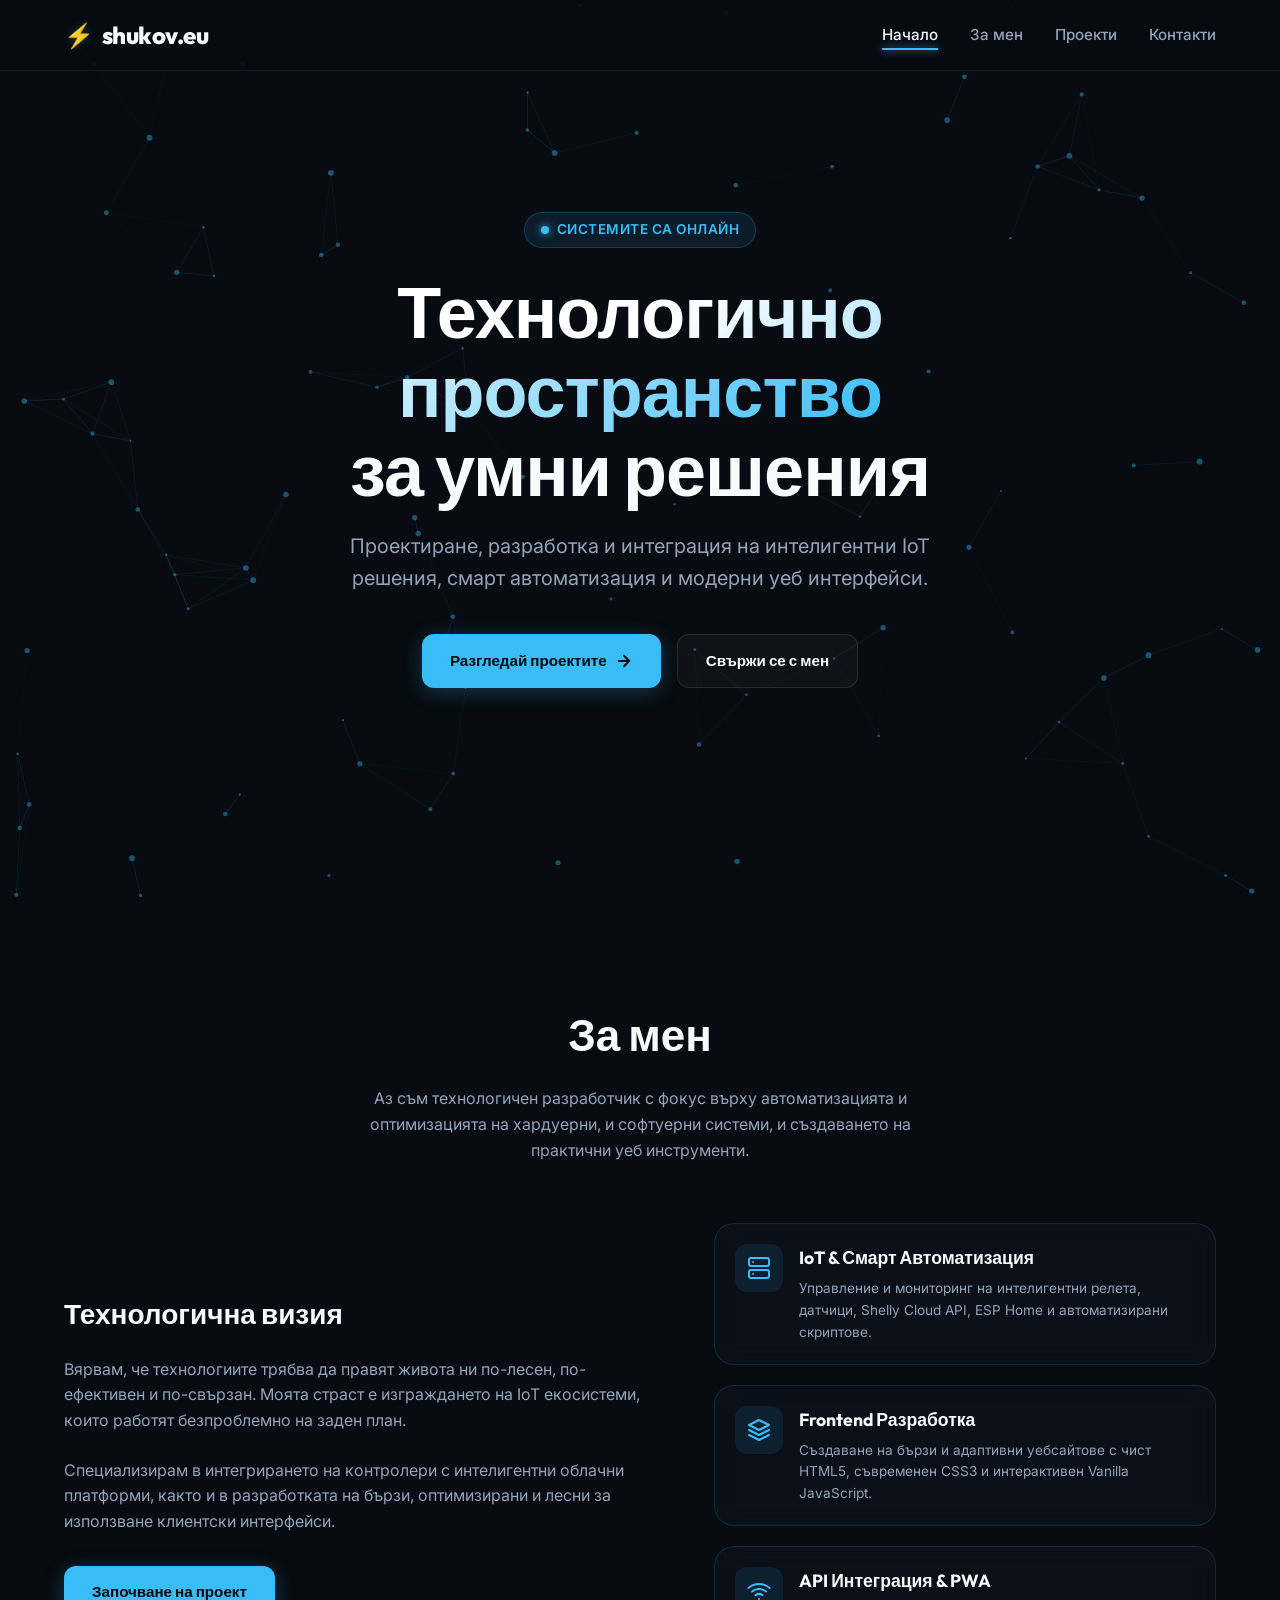
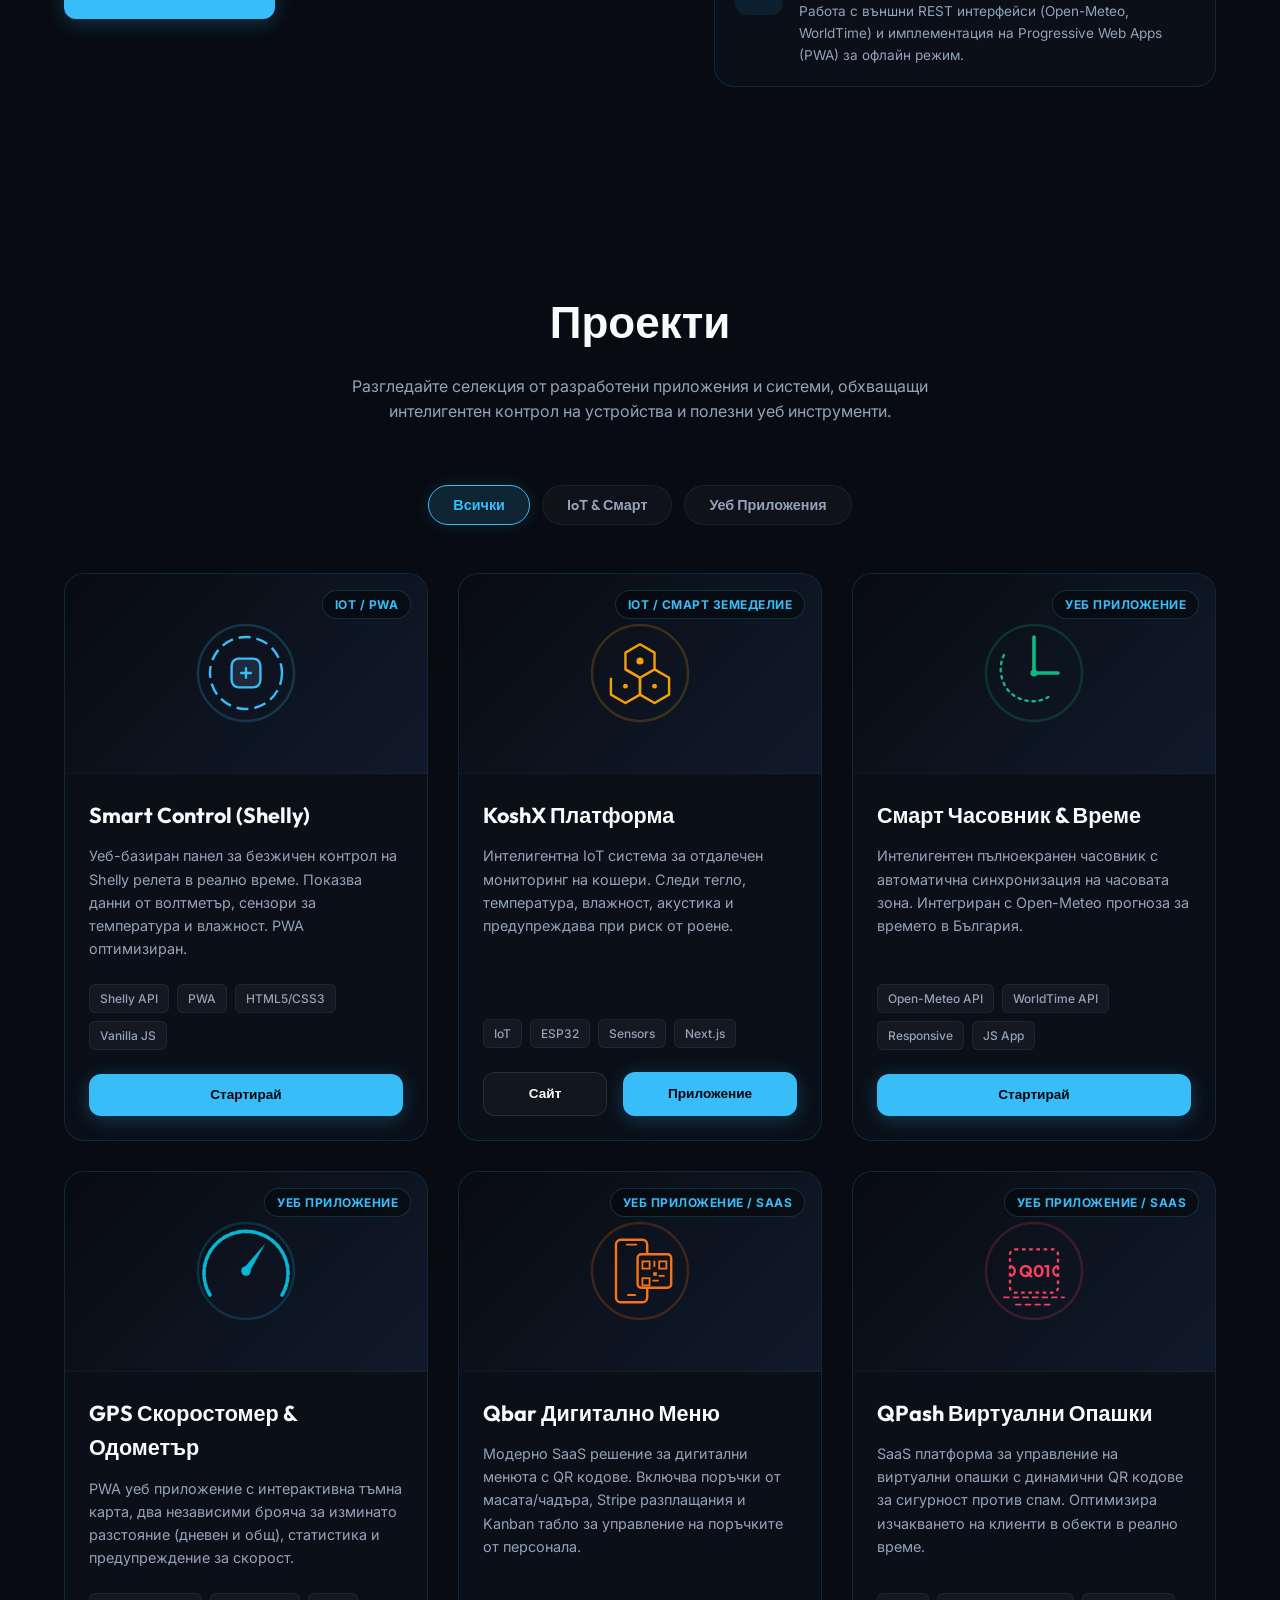
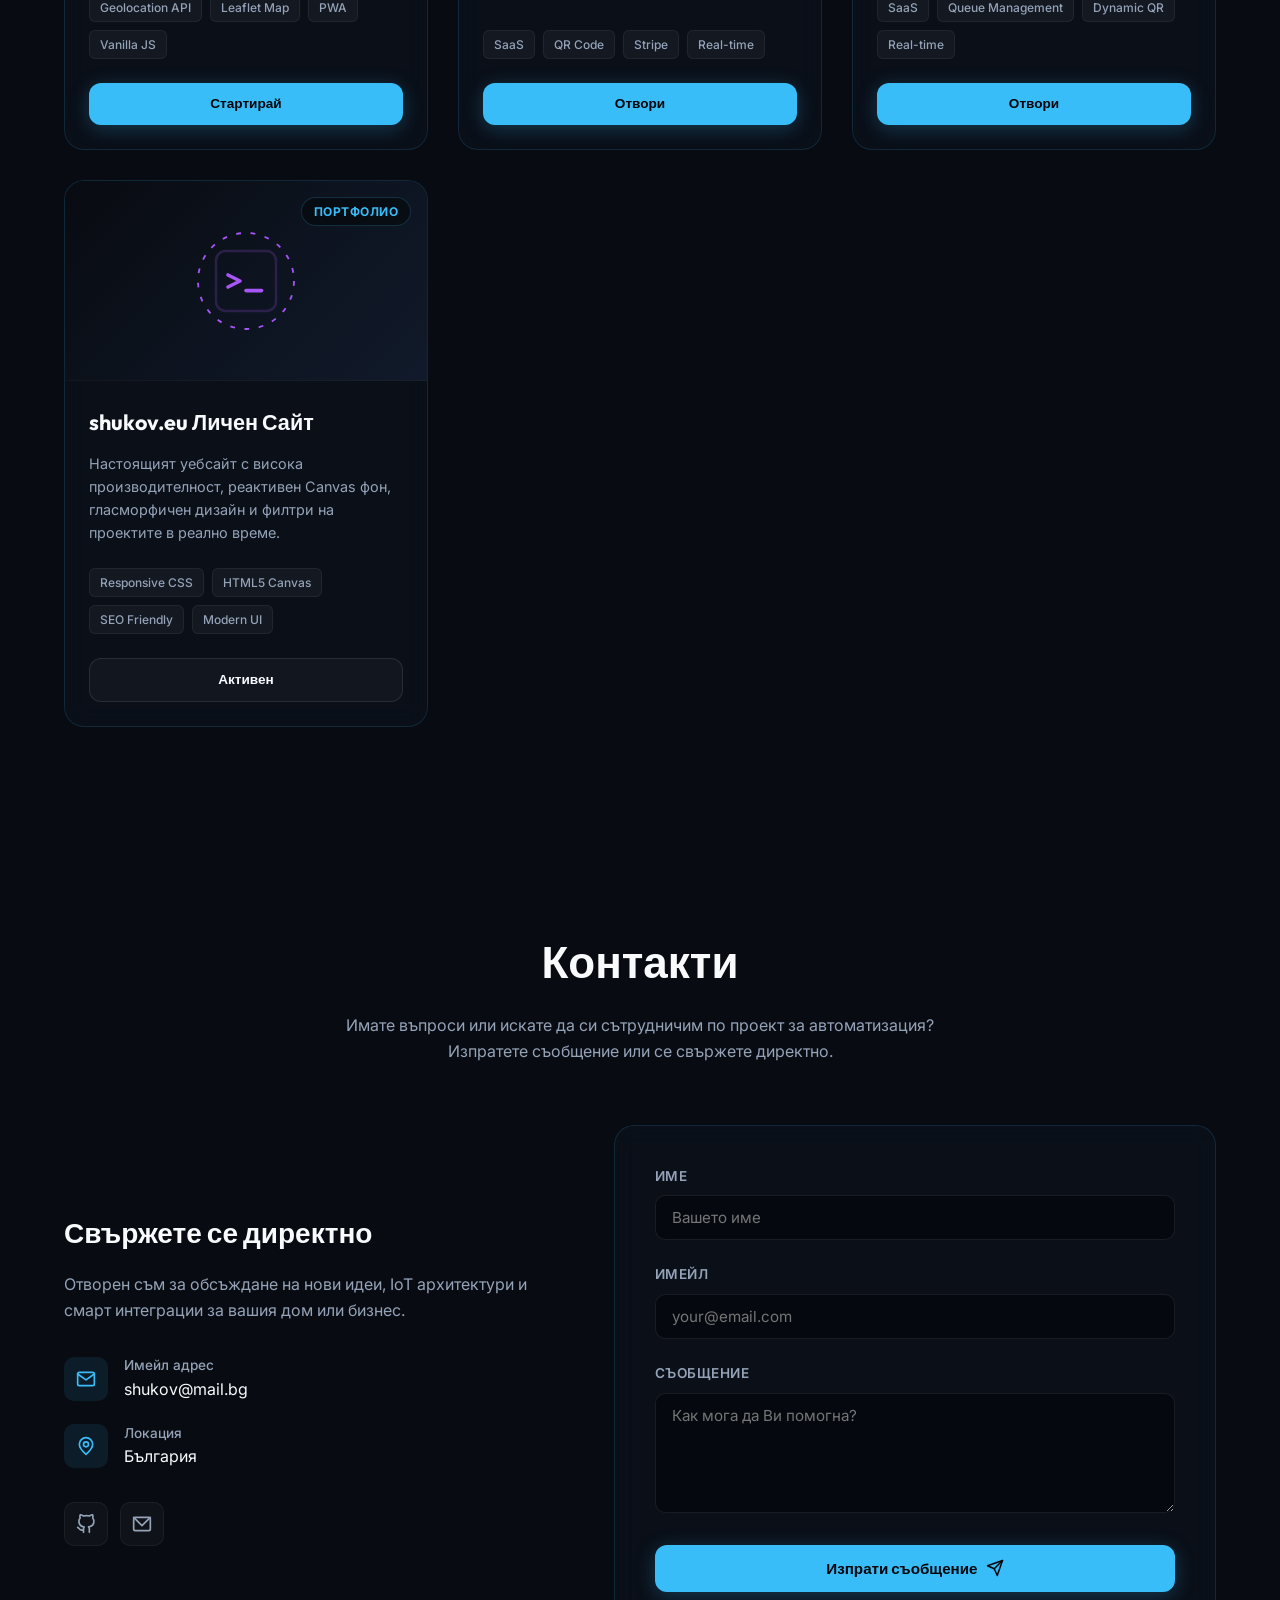
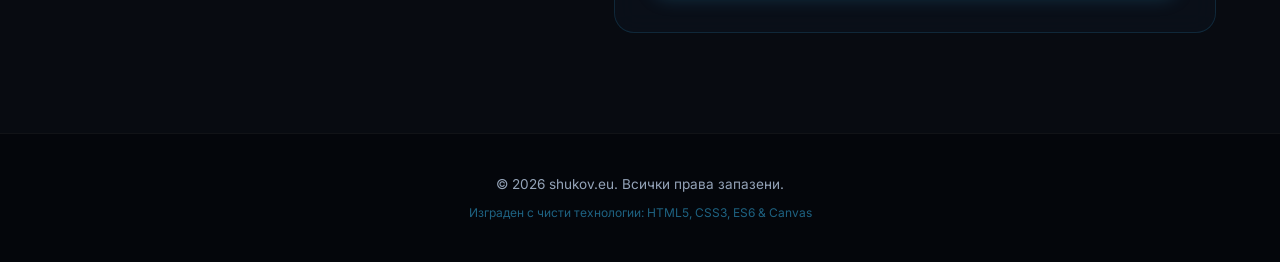
==== commit 6f3651e6: "feat: add KoshX, Qbar and QPash projects to portfolio" ====
--- a/index.html
+++ b/index.html
@@ -188,6 +188,40 @@
                         </div>
                     </article>
 
+                    <!-- Project 1b: KoshX Smart Agriculture -->
+                    <article class="project-card glass-panel" data-category="iot" id="card-koshx">
+                        <div class="project-image">
+                            <div class="project-badge">IoT / Смарт Земеделие</div>
+                            <!-- Honeycomb SVG graphic -->
+                            <svg width="120" height="120" viewBox="0 0 100 100" fill="none">
+                                <circle cx="50" cy="50" r="40" stroke="rgba(245, 158, 11, 0.2)" stroke-width="2"></circle>
+                                <!-- Central hexagon -->
+                                <path d="M50 26 L62.12 33 L62.12 47 L50 54 L37.88 47 L37.88 33 Z" stroke="#f59e0b" stroke-width="2" stroke-linejoin="round" fill="none"></path>
+                                <!-- Bottom right hexagon -->
+                                <path d="M62.12 47 L74.24 54 L74.24 68 L62.12 75 L50 68 L50 54" stroke="#f59e0b" stroke-width="2" stroke-linejoin="round" fill="none"></path>
+                                <!-- Bottom left hexagon -->
+                                <path d="M37.88 47 L50 54 L50 68 L37.88 75 L25.76 68 L25.76 54" stroke="#f59e0b" stroke-width="2" stroke-linejoin="round" fill="none"></path>
+                                <circle cx="50" cy="40" r="3" fill="#f59e0b" class="pulse-amber"></circle>
+                                <circle cx="62.12" cy="61" r="2" fill="#f59e0b"></circle>
+                                <circle cx="37.88" cy="61" r="2" fill="#f59e0b"></circle>
+                            </svg>
+                        </div>
+                        <div class="project-content">
+                            <h3>KoshX Платформа</h3>
+                            <p>Интелигентна IoT система за отдалечен мониторинг на кошери. Следи тегло, температура, влажност, акустика и предупреждава при риск от роене.</p>
+                            <div class="project-tags">
+                                <span class="tag">IoT</span>
+                                <span class="tag">ESP32</span>
+                                <span class="tag">Sensors</span>
+                                <span class="tag">Next.js</span>
+                            </div>
+                            <div class="project-links">
+                                <a href="https://www.koshx.bg" target="_blank" rel="noopener noreferrer" class="btn btn-secondary" id="link-koshx-site">Сайт</a>
+                                <a href="https://app.koshx.bg" target="_blank" rel="noopener noreferrer" class="btn btn-primary" id="link-koshx-app">Приложение</a>
+                            </div>
+                        </div>
+                    </article>
+
                     <!-- Project 2: Smart Clock -->
                     <article class="project-card glass-panel" data-category="web" id="card-clock">
                         <div class="project-image">
@@ -238,6 +272,75 @@
                             </div>
                             <div class="project-links">
                                 <a href="speedometer.html" class="btn btn-primary" id="link-speedometer-run">Стартирай</a>
+                            </div>
+                        </div>
+                    </article>
+
+                    <!-- Project 3b: Qbar Digital Menu -->
+                    <article class="project-card glass-panel" data-category="web" id="card-qbar">
+                        <div class="project-image">
+                            <div class="project-badge">Уеб Приложение / SaaS</div>
+                            <!-- Tech SVG graphic with phone and QR -->
+                            <svg width="120" height="120" viewBox="0 0 100 100" fill="none">
+                                <circle cx="50" cy="50" r="40" stroke="rgba(249, 115, 22, 0.2)" stroke-width="2"></circle>
+                                <rect x="30" y="24" width="26" height="52" rx="4" stroke="#f97316" stroke-width="2" fill="none"></rect>
+                                <line x1="39" y1="28" x2="47" y2="28" stroke="#f97316" stroke-width="1.5" stroke-linecap="round"></line>
+                                <line x1="40" y1="70" x2="46" y2="70" stroke="#f97316" stroke-width="1.5" stroke-linecap="round"></line>
+                                <!-- Floating QR menu card -->
+                                <g class="float-anim">
+                                    <rect x="48" y="36" width="28" height="28" rx="3" fill="#0d131f" stroke="#f97316" stroke-width="2"></rect>
+                                    <!-- QR Code elements inside -->
+                                    <rect x="52" y="42" width="6" height="6" stroke="#f97316" stroke-width="1.5" fill="none"></rect>
+                                    <rect x="66" y="42" width="6" height="6" stroke="#f97316" stroke-width="1.5" fill="none"></rect>
+                                    <rect x="52" y="56" width="6" height="6" stroke="#f97316" stroke-width="1.5" fill="none"></rect>
+                                    <rect x="61" y="51" width="3" height="3" fill="#f97316"></rect>
+                                    <path d="M62 42v4 M66 54h4 M61 58h4" stroke="#f97316" stroke-width="1.5" stroke-linecap="round"></path>
+                                </g>
+                            </svg>
+                        </div>
+                        <div class="project-content">
+                            <h3>Qbar Дигитално Меню</h3>
+                            <p>Модерно SaaS решение за дигитални менюта с QR кодове. Включва поръчки от масата/чадъра, Stripe разплащания и Kanban табло за управление на поръчките от персонала.</p>
+                            <div class="project-tags">
+                                <span class="tag">SaaS</span>
+                                <span class="tag">QR Code</span>
+                                <span class="tag">Stripe</span>
+                                <span class="tag">Real-time</span>
+                            </div>
+                            <div class="project-links">
+                                <a href="https://www.qbarmenu.com" target="_blank" rel="noopener noreferrer" class="btn btn-primary" id="link-qbar-run">Отвори</a>
+                            </div>
+                        </div>
+                    </article>
+
+                    <!-- Project 3c: QPash Virtual Queue -->
+                    <article class="project-card glass-panel" data-category="web" id="card-qpash">
+                        <div class="project-image">
+                            <div class="project-badge">Уеб Приложение / SaaS</div>
+                            <!-- Queue ticket SVG graphic -->
+                            <svg width="120" height="120" viewBox="0 0 100 100" fill="none">
+                                <circle cx="50" cy="50" r="40" stroke="rgba(244, 63, 94, 0.2)" stroke-width="2"></circle>
+                                <g class="pulse-rose-scale">
+                                    <rect x="30" y="32" width="40" height="36" rx="4" stroke="#f43f5e" stroke-width="2" fill="none" stroke-dasharray="3 3"></rect>
+                                    <!-- Ticket notches -->
+                                    <path d="M30 46 A 4 4 0 0 1 30 54 M70 46 A 4 4 0 0 0 70 54" stroke="#f43f5e" stroke-width="2" fill="none"></path>
+                                    <!-- Text on ticket -->
+                                    <text x="50" y="55" fill="#f43f5e" font-family="'Outfit', sans-serif" font-weight="bold" font-size="14" text-anchor="middle">Q01</text>
+                                </g>
+                                <path d="M25 72 L75 72 M35 78 L65 78" stroke="#f43f5e" stroke-width="1.5" stroke-linecap="round" stroke-dasharray="4 4"></path>
+                            </svg>
+                        </div>
+                        <div class="project-content">
+                            <h3>QPash Виртуални Опашки</h3>
+                            <p>SaaS платформа за управление на виртуални опашки с динамични QR кодове за сигурност против спам. Оптимизира изчакването на клиенти в обекти в реално време.</p>
+                            <div class="project-tags">
+                                <span class="tag">SaaS</span>
+                                <span class="tag">Queue Management</span>
+                                <span class="tag">Dynamic QR</span>
+                                <span class="tag">Real-time</span>
+                            </div>
+                            <div class="project-links">
+                                <a href="https://www.qpash.app" target="_blank" rel="noopener noreferrer" class="btn btn-primary" id="link-qpash-run">Отвори</a>
                             </div>
                         </div>
                     </article>
--- a/index.css
+++ b/index.css
@@ -17,6 +17,12 @@
     --accent-emerald-glow: rgba(16, 185, 129, 0.3);
     --accent-violet: #a855f7;
     --accent-violet-glow: rgba(168, 85, 247, 0.3);
+    --accent-amber: #f59e0b;
+    --accent-amber-glow: rgba(245, 158, 11, 0.3);
+    --accent-orange: #f97316;
+    --accent-orange-glow: rgba(249, 115, 22, 0.3);
+    --accent-rose: #f43f5e;
+    --accent-rose-glow: rgba(244, 63, 94, 0.3);
     
     --font-heading: 'Outfit', -apple-system, BlinkMacSystemFont, sans-serif;
     --font-body: 'Inter', sans-serif;
@@ -78,6 +84,35 @@
 .glass-panel:hover {
     border-color: var(--border-hover);
     box-shadow: 0 10px 30px -10px rgba(0, 0, 0, 0.5), 0 0 20px 0 var(--accent-cyan-glow);
+}
+
+#card-shelly:hover {
+    border-color: rgba(56, 189, 248, 0.45);
+    box-shadow: 0 10px 30px -10px rgba(0, 0, 0, 0.5), 0 0 20px 0 var(--accent-cyan-glow);
+}
+#card-koshx:hover {
+    border-color: rgba(245, 158, 11, 0.45);
+    box-shadow: 0 10px 30px -10px rgba(0, 0, 0, 0.5), 0 0 20px 0 var(--accent-amber-glow);
+}
+#card-clock:hover {
+    border-color: rgba(16, 185, 129, 0.45);
+    box-shadow: 0 10px 30px -10px rgba(0, 0, 0, 0.5), 0 0 20px 0 var(--accent-emerald-glow);
+}
+#card-speedometer:hover {
+    border-color: rgba(6, 182, 212, 0.45);
+    box-shadow: 0 10px 30px -10px rgba(0, 0, 0, 0.5), 0 0 20px 0 rgba(6, 182, 212, 0.3);
+}
+#card-qbar:hover {
+    border-color: rgba(249, 115, 22, 0.45);
+    box-shadow: 0 10px 30px -10px rgba(0, 0, 0, 0.5), 0 0 20px 0 var(--accent-orange-glow);
+}
+#card-qpash:hover {
+    border-color: rgba(244, 63, 94, 0.45);
+    box-shadow: 0 10px 30px -10px rgba(0, 0, 0, 0.5), 0 0 20px 0 var(--accent-rose-glow);
+}
+#card-portfolio:hover {
+    border-color: rgba(168, 85, 247, 0.45);
+    box-shadow: 0 10px 30px -10px rgba(0, 0, 0, 0.5), 0 0 20px 0 var(--accent-violet-glow);
 }
 
 /* Navigation Header */
@@ -679,6 +714,63 @@
     100% {
         transform: scale(0.9);
         box-shadow: 0 0 0 0 rgba(56, 189, 248, 0);
+    }
+}
+
+.spin-anim {
+    animation: spin 10s linear infinite;
+    transform-origin: center;
+}
+
+@keyframes spin {
+    from { transform: rotate(0deg); }
+    to { transform: rotate(360deg); }
+}
+
+.float-anim {
+    animation: float 4s ease-in-out infinite;
+    transform-origin: center;
+}
+
+@keyframes float {
+    0%, 100% {
+        transform: translateY(0);
+    }
+    50% {
+        transform: translateY(-5px);
+    }
+}
+
+.pulse-amber {
+    animation: pulse-amber-kf 2s infinite;
+}
+
+@keyframes pulse-amber-kf {
+    0% {
+        r: 3px;
+        opacity: 1;
+    }
+    50% {
+        r: 6px;
+        opacity: 0.5;
+    }
+    100% {
+        r: 3px;
+        opacity: 1;
+    }
+}
+
+.pulse-rose-scale {
+    animation: pulse-rose-kf 3s infinite ease-in-out;
+    transform-origin: center;
+}
+
+@keyframes pulse-rose-kf {
+    0%, 100% {
+        transform: scale(1);
+    }
+    50% {
+        transform: scale(1.05);
     }
 }
 
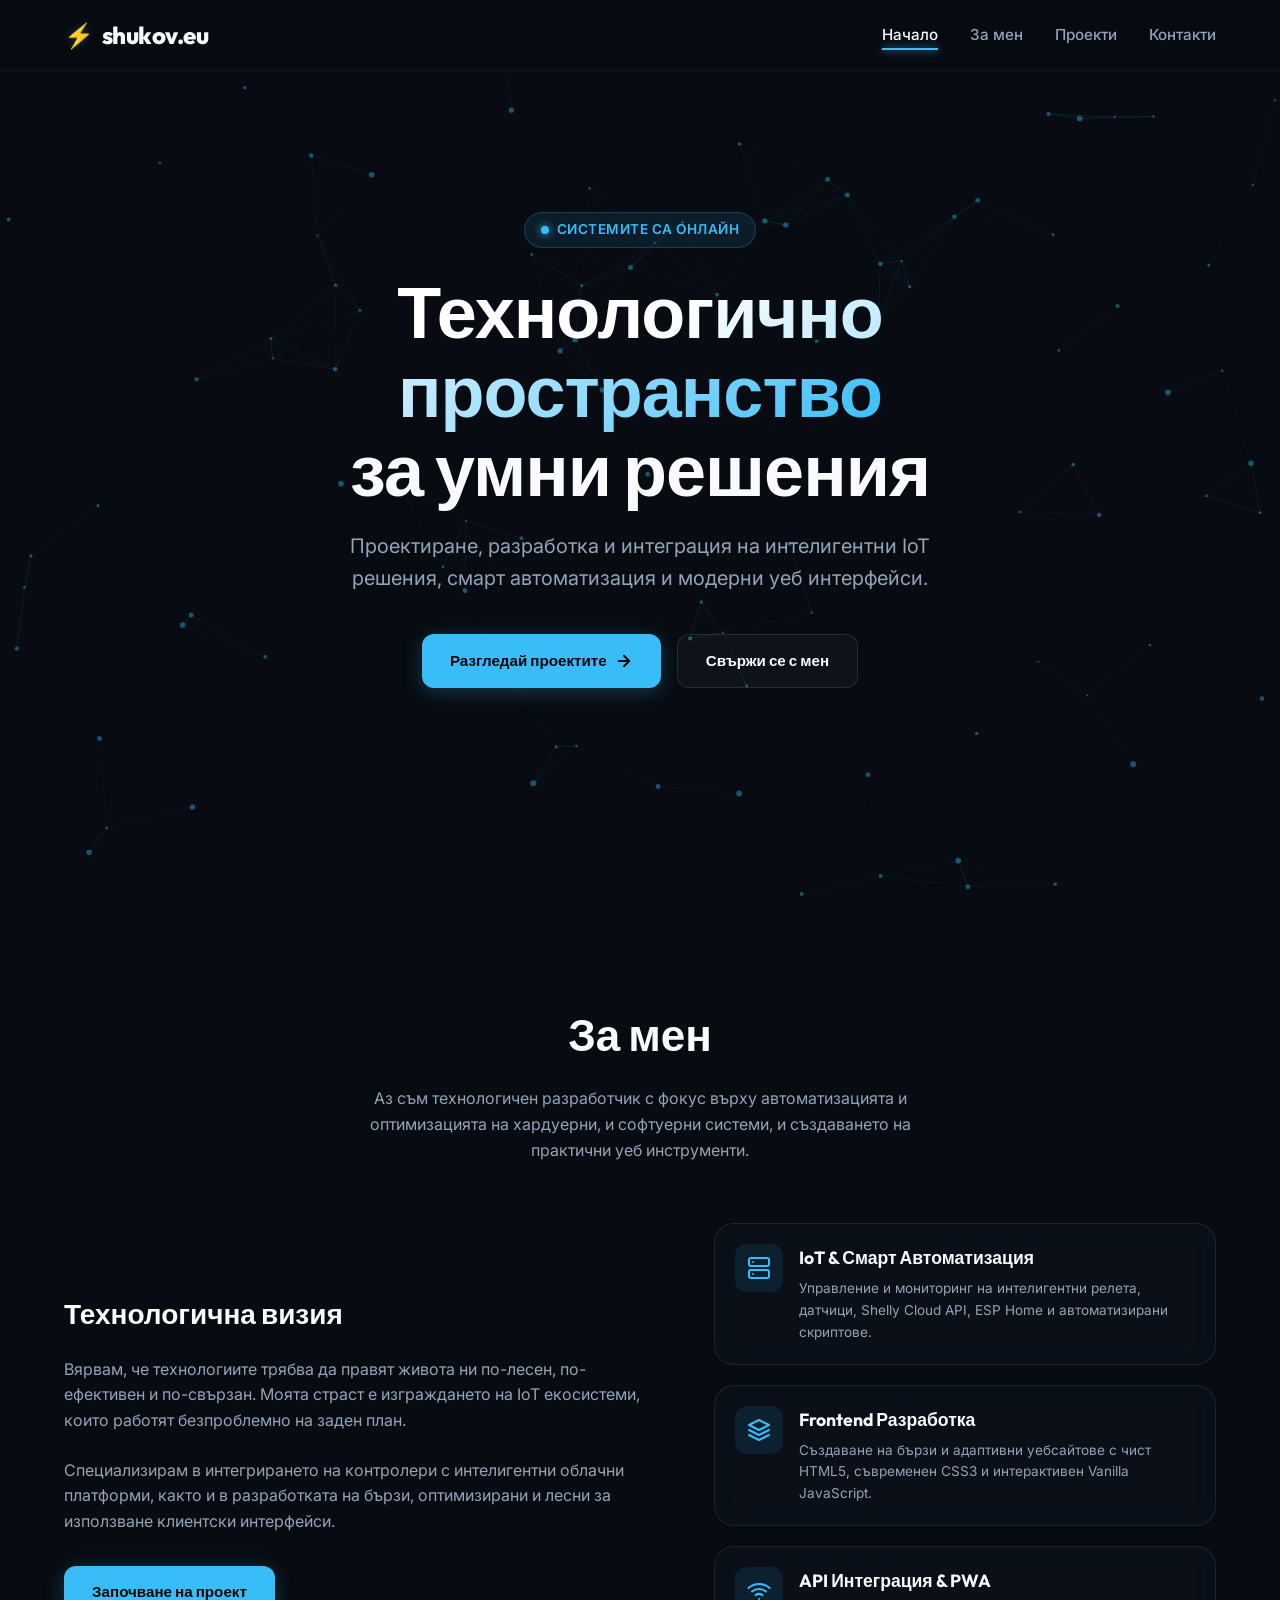
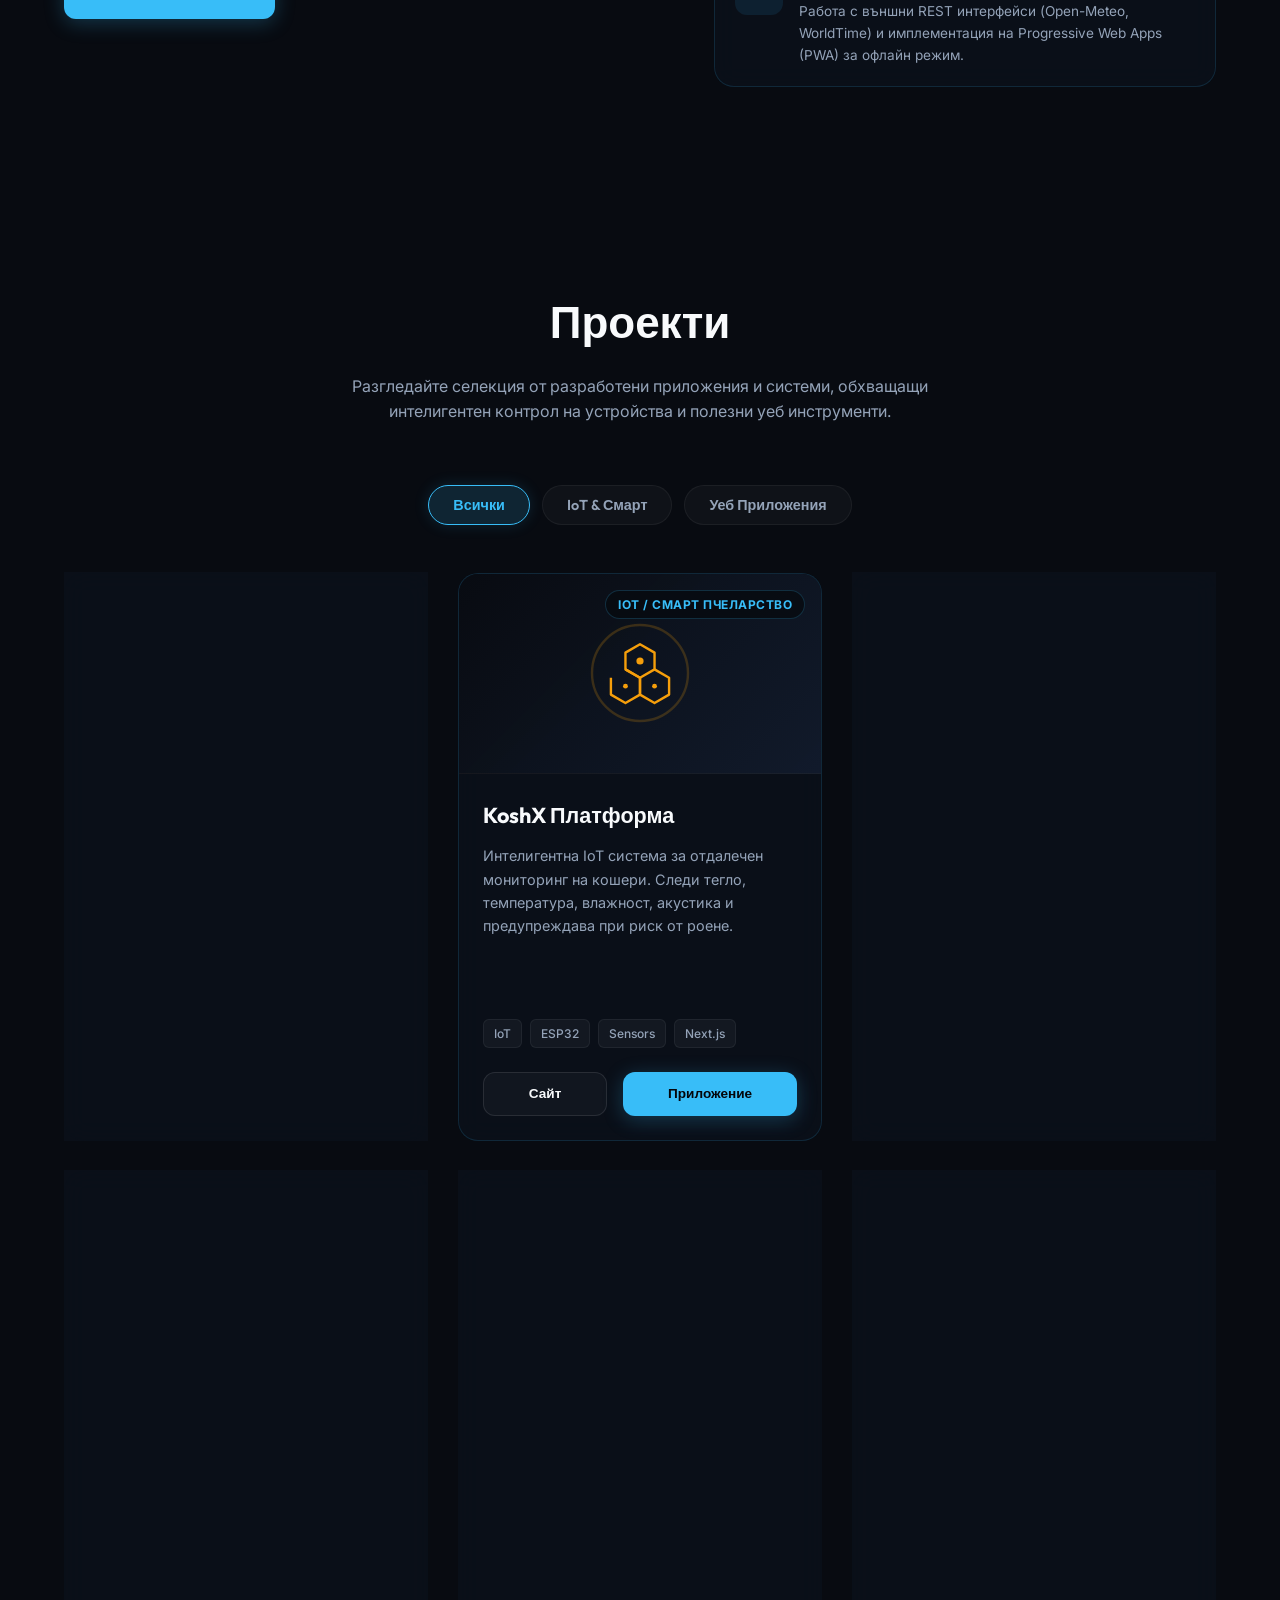
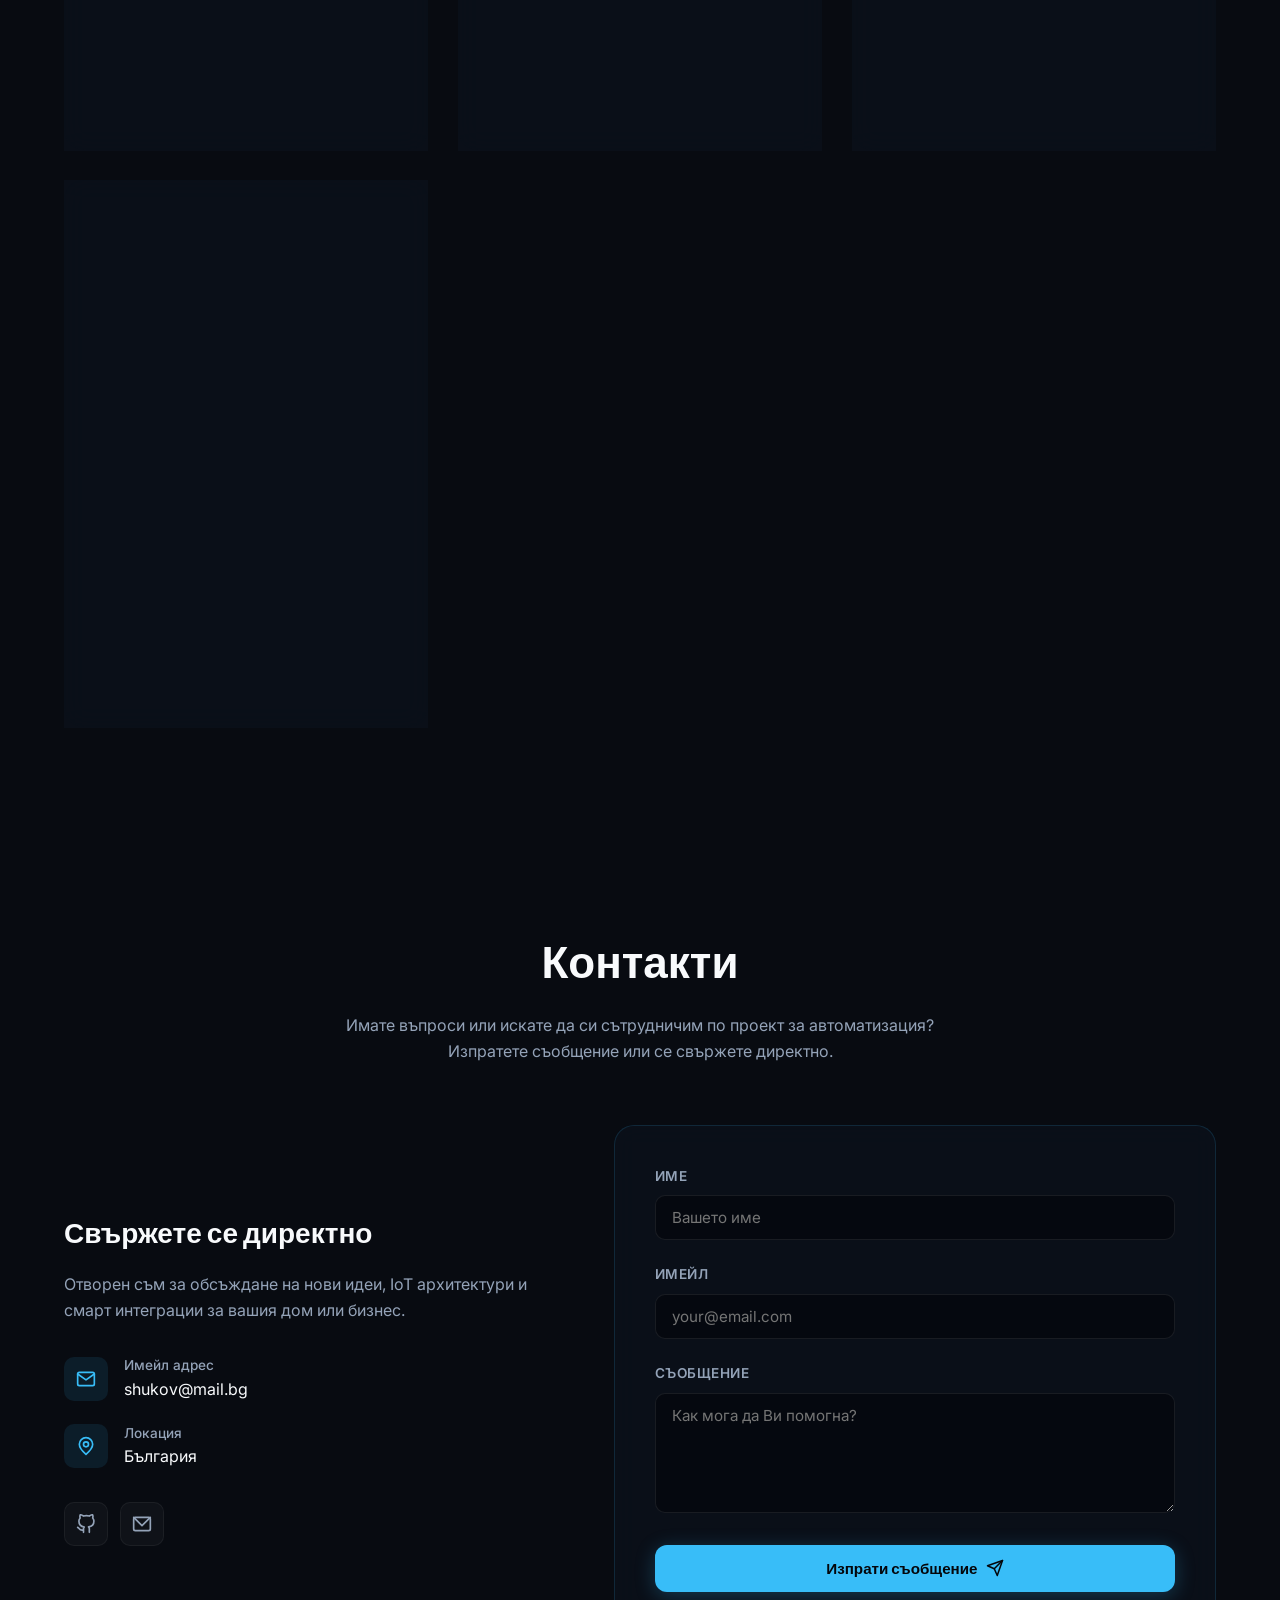
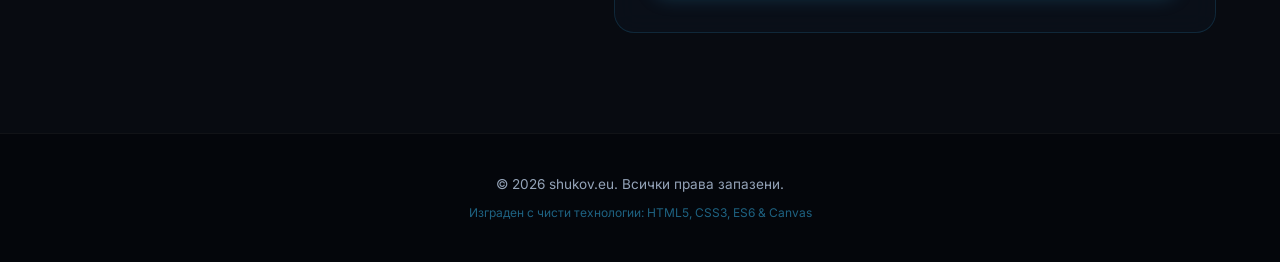
==== commit 1f1689c3: "fix: change KoshX badge to 'Смарт Пчеларство'" ====
--- a/index.html
+++ b/index.html
@@ -191,7 +191,7 @@
                     <!-- Project 1b: KoshX Smart Agriculture -->
                     <article class="project-card glass-panel" data-category="iot" id="card-koshx">
                         <div class="project-image">
-                            <div class="project-badge">IoT / Смарт Земеделие</div>
+                            <div class="project-badge">IoT / Смарт Пчеларство</div>
                             <!-- Honeycomb SVG graphic -->
                             <svg width="120" height="120" viewBox="0 0 100 100" fill="none">
                                 <circle cx="50" cy="50" r="40" stroke="rgba(245, 158, 11, 0.2)" stroke-width="2"></circle>
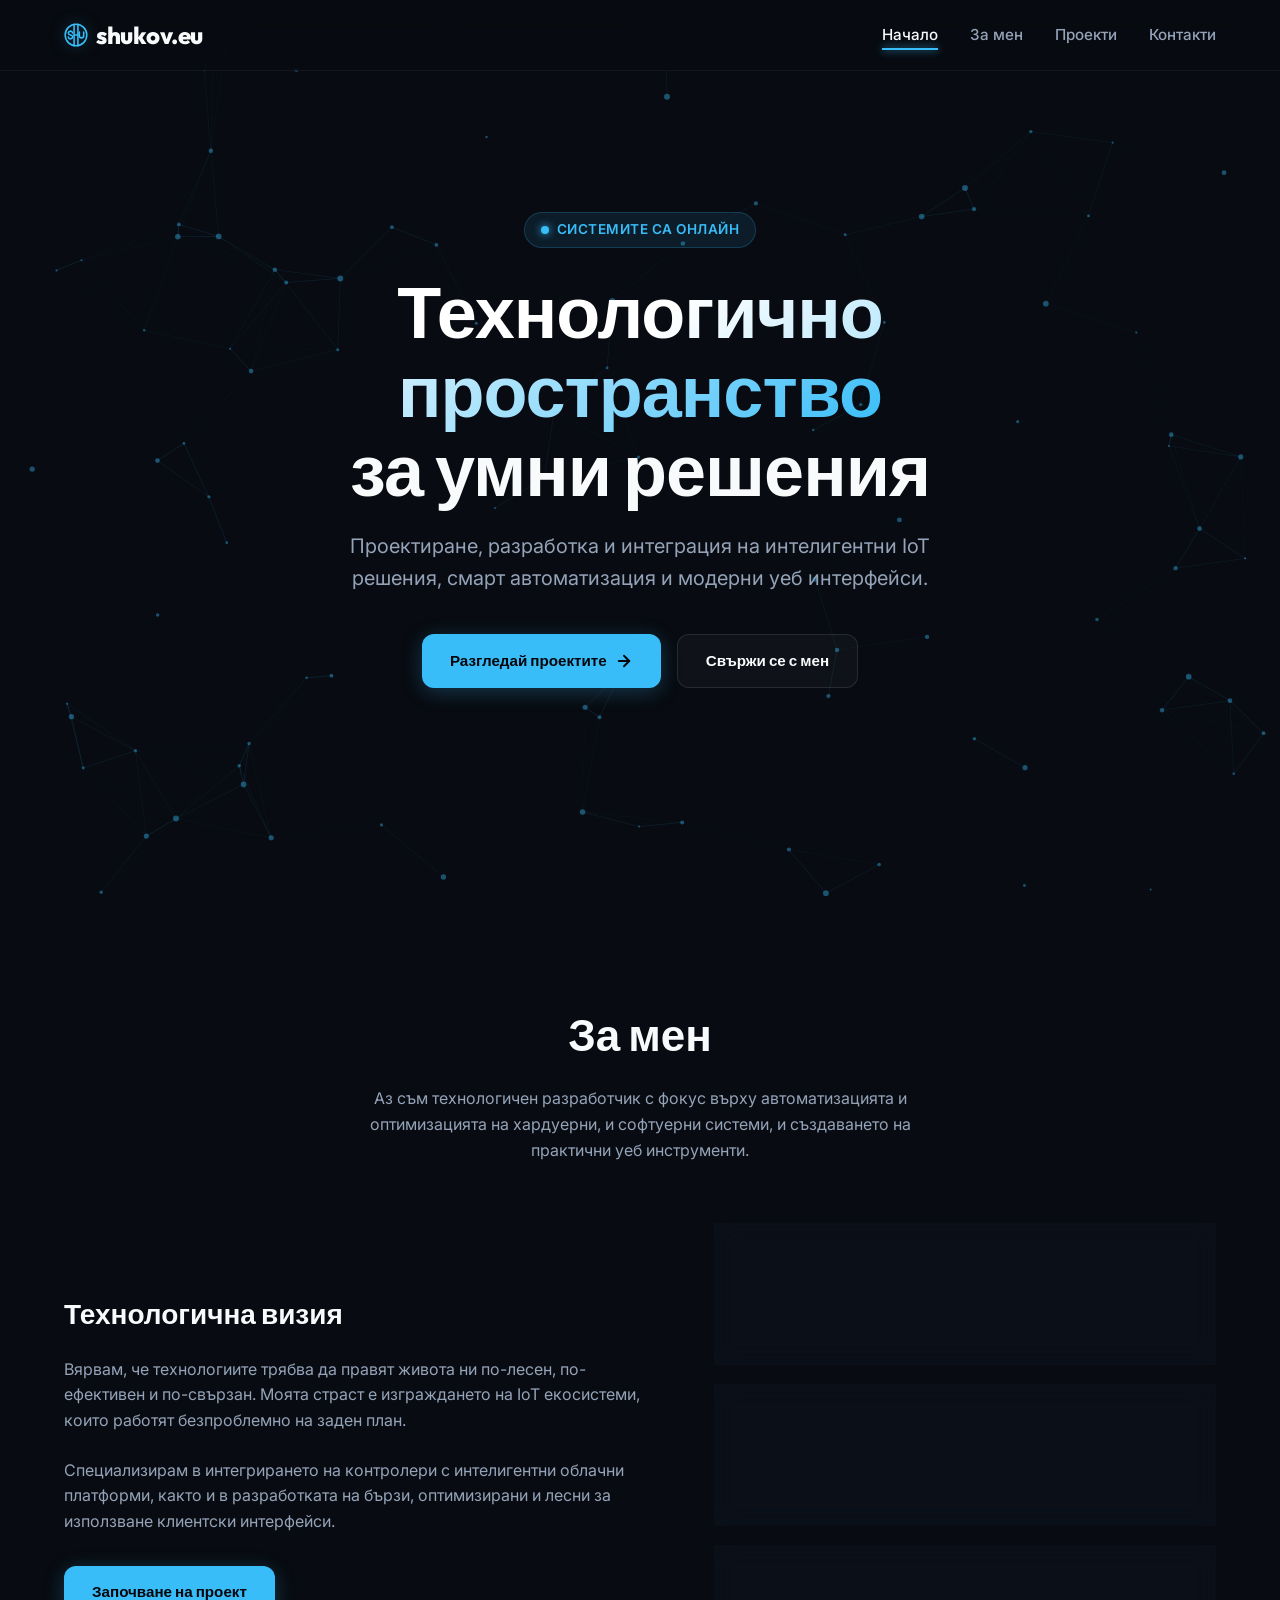
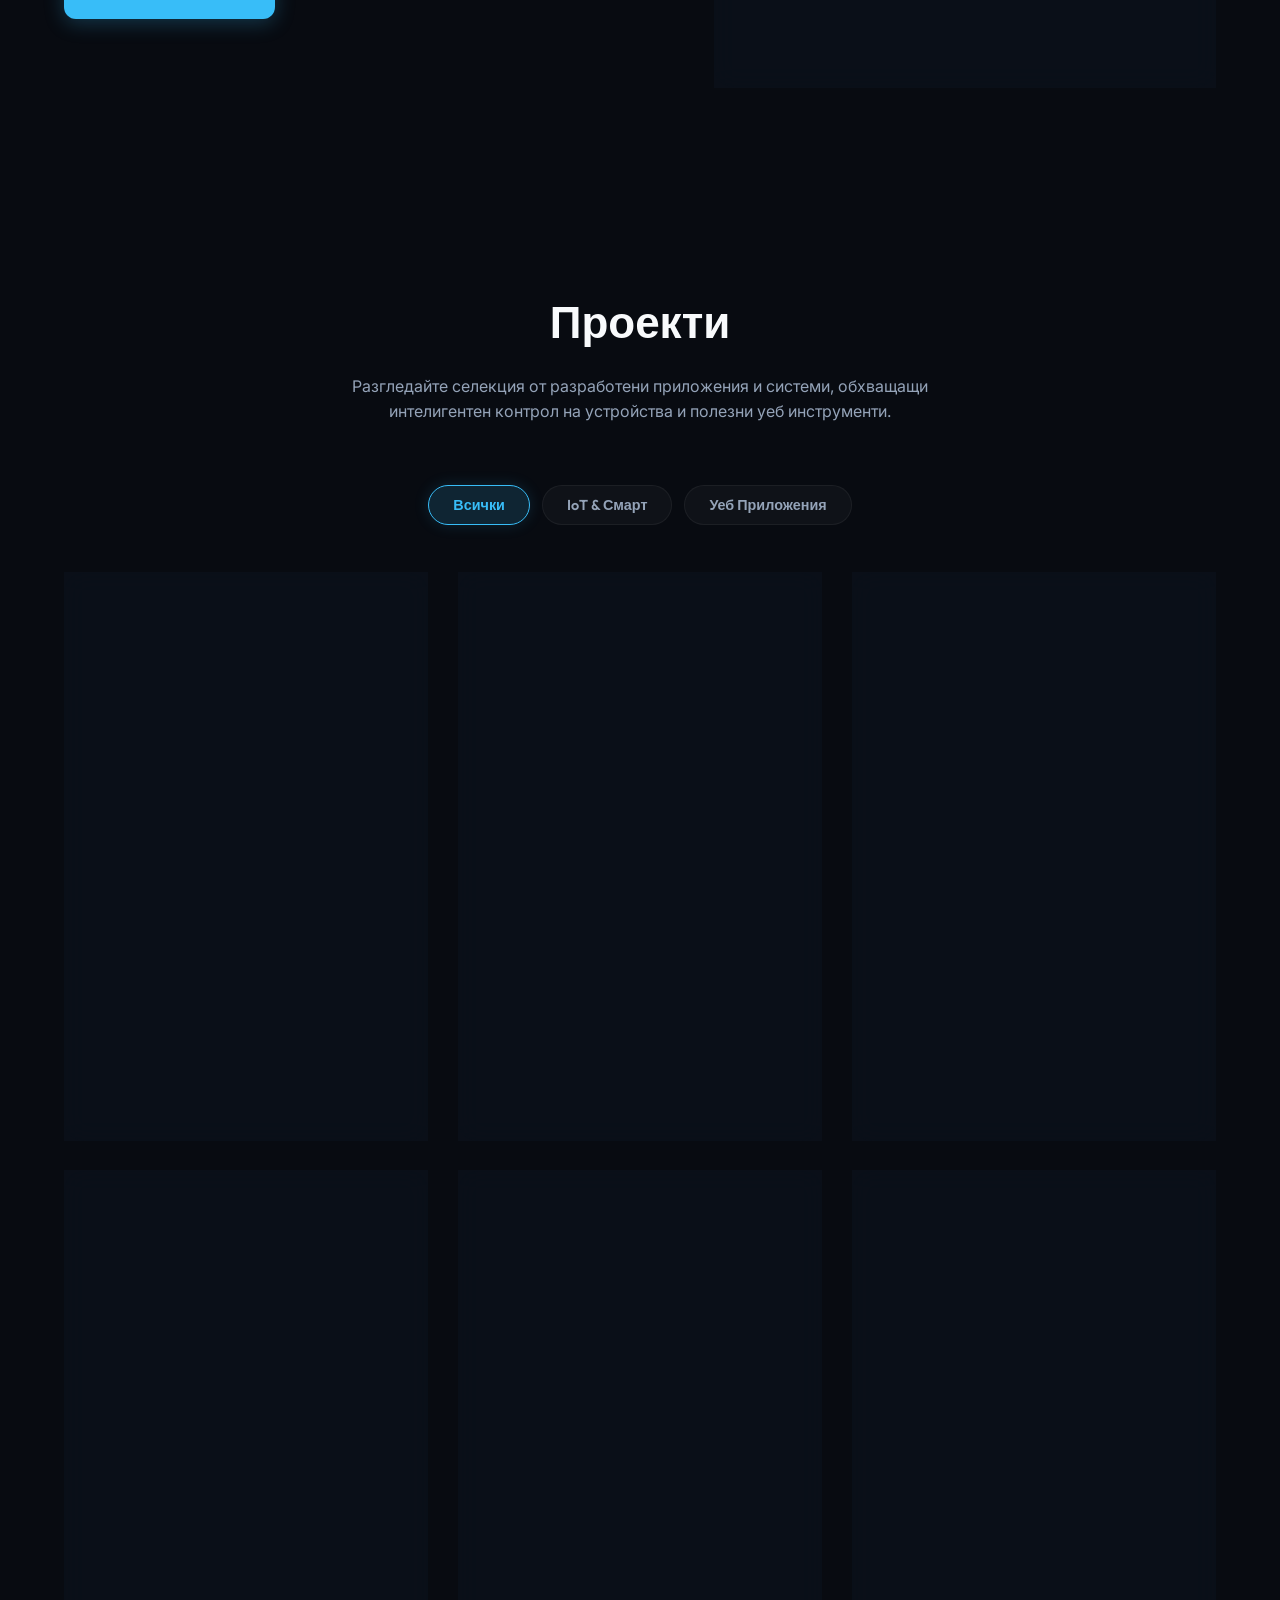
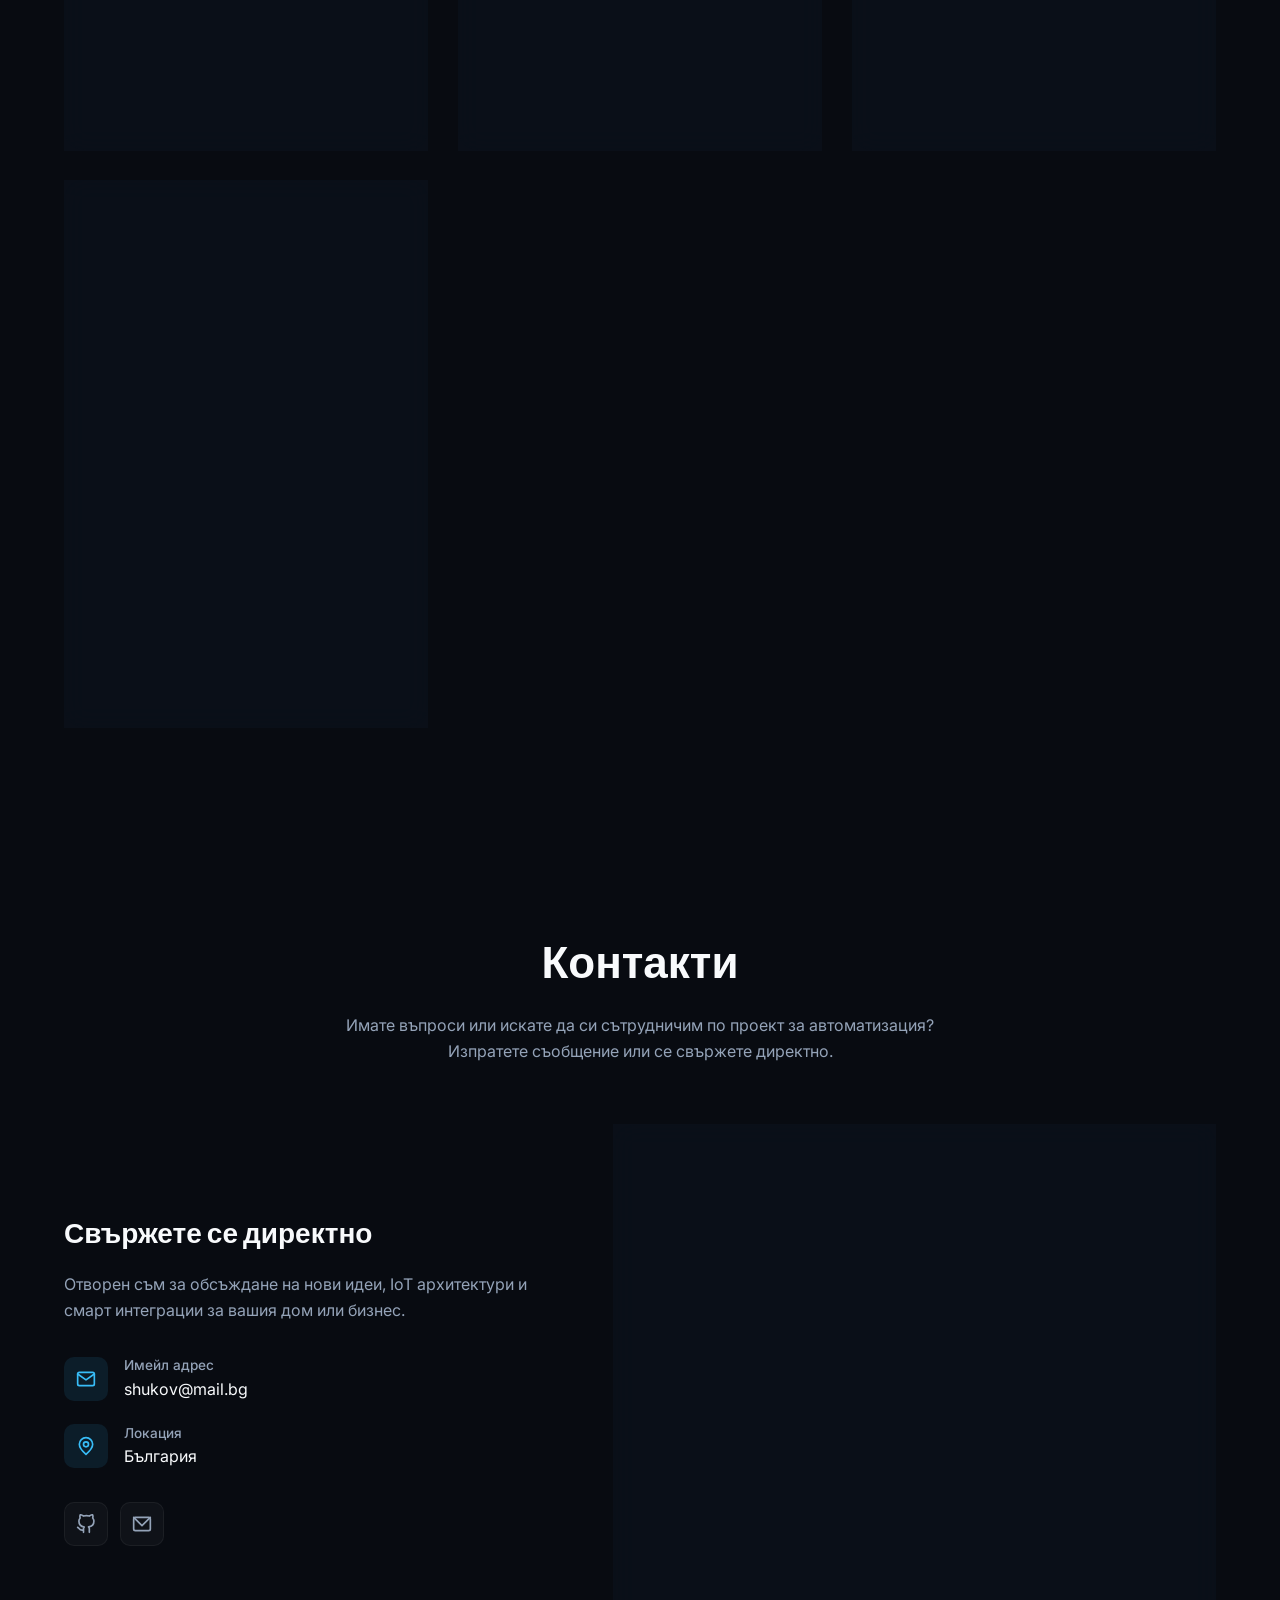
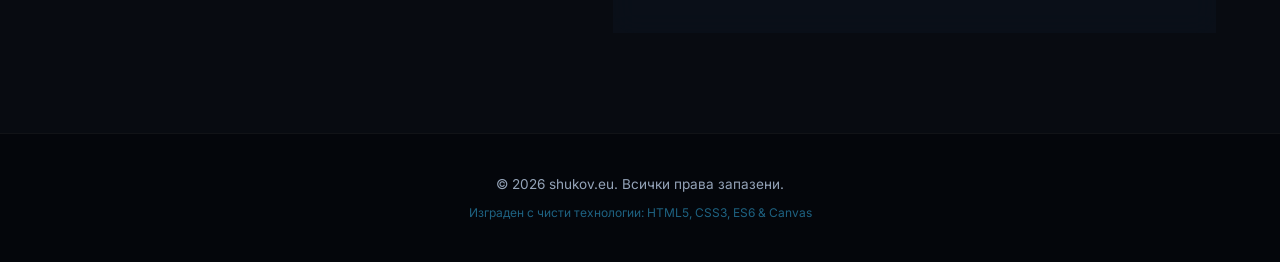
==== commit f19a4a9e: "feat: use new sHu SVG logo for favicon and header icon" ====
--- a/index.html
+++ b/index.html
@@ -20,7 +20,7 @@
     <link rel="stylesheet" href="index.css">
     
     <!-- Favicon -->
-    <link rel="icon" type="image/png" href="https://cdn-icons-png.flaticon.com/512/466/466176.png">
+    <link rel="icon" type="image/svg+xml" href="logo.svg">
 </head>
 <body>
 
@@ -31,7 +31,19 @@
     <header id="main-header">
         <div class="container nav-wrapper">
             <a href="#home" class="logo" id="logo-link">
-                <span>⚡</span> shukov.eu
+                <svg width="24" height="24" viewBox="0 0 100 100" fill="none">
+                    <circle cx="50" cy="50" r="45" stroke="currentColor" stroke-width="6.5" fill="none" />
+                    <path d="M 36 42 A 9 9 0 0 0 18 44 C 18 50, 36 50, 36 56 A 9 9 0 0 1 18 58" stroke="currentColor" stroke-width="6.5" stroke-linecap="round" fill="none" />
+                    <line x1="42" y1="5.7" x2="42" y2="34" stroke="currentColor" stroke-width="6.5" stroke-linecap="round" />
+                    <line x1="58" y1="5.7" x2="58" y2="34" stroke="currentColor" stroke-width="6.5" stroke-linecap="round" />
+                    <line x1="42" y1="38" x2="42" y2="62" stroke="currentColor" stroke-width="6.5" stroke-linecap="round" />
+                    <line x1="58" y1="38" x2="58" y2="62" stroke="currentColor" stroke-width="6.5" stroke-linecap="round" />
+                    <line x1="42" y1="50" x2="58" y2="50" stroke="currentColor" stroke-width="6.5" stroke-linecap="round" />
+                    <line x1="42" y1="66" x2="42" y2="94.3" stroke="currentColor" stroke-width="6.5" stroke-linecap="round" />
+                    <line x1="58" y1="66" x2="58" y2="94.3" stroke="currentColor" stroke-width="6.5" stroke-linecap="round" />
+                    <path d="M 64 38 V 53 A 9 9 0 0 0 82 53 V 38" stroke="currentColor" stroke-width="6.5" stroke-linecap="round" fill="none" />
+                </svg>
+                shukov.eu
             </a>
             <ul class="nav-links" id="nav-menu">
                 <li><a href="#home" class="nav-link active">Начало</a></li>
--- a/index.css
+++ b/index.css
@@ -154,9 +154,14 @@
     letter-spacing: -0.5px;
 }
 
-.logo span {
+.logo svg {
     color: var(--accent-cyan);
-    text-shadow: 0 0 10px var(--accent-cyan-glow);
+    filter: drop-shadow(0 0 8px var(--accent-cyan-glow));
+    transition: var(--transition);
+}
+
+.logo:hover svg {
+    transform: rotate(360deg);
 }
 
 .nav-links {
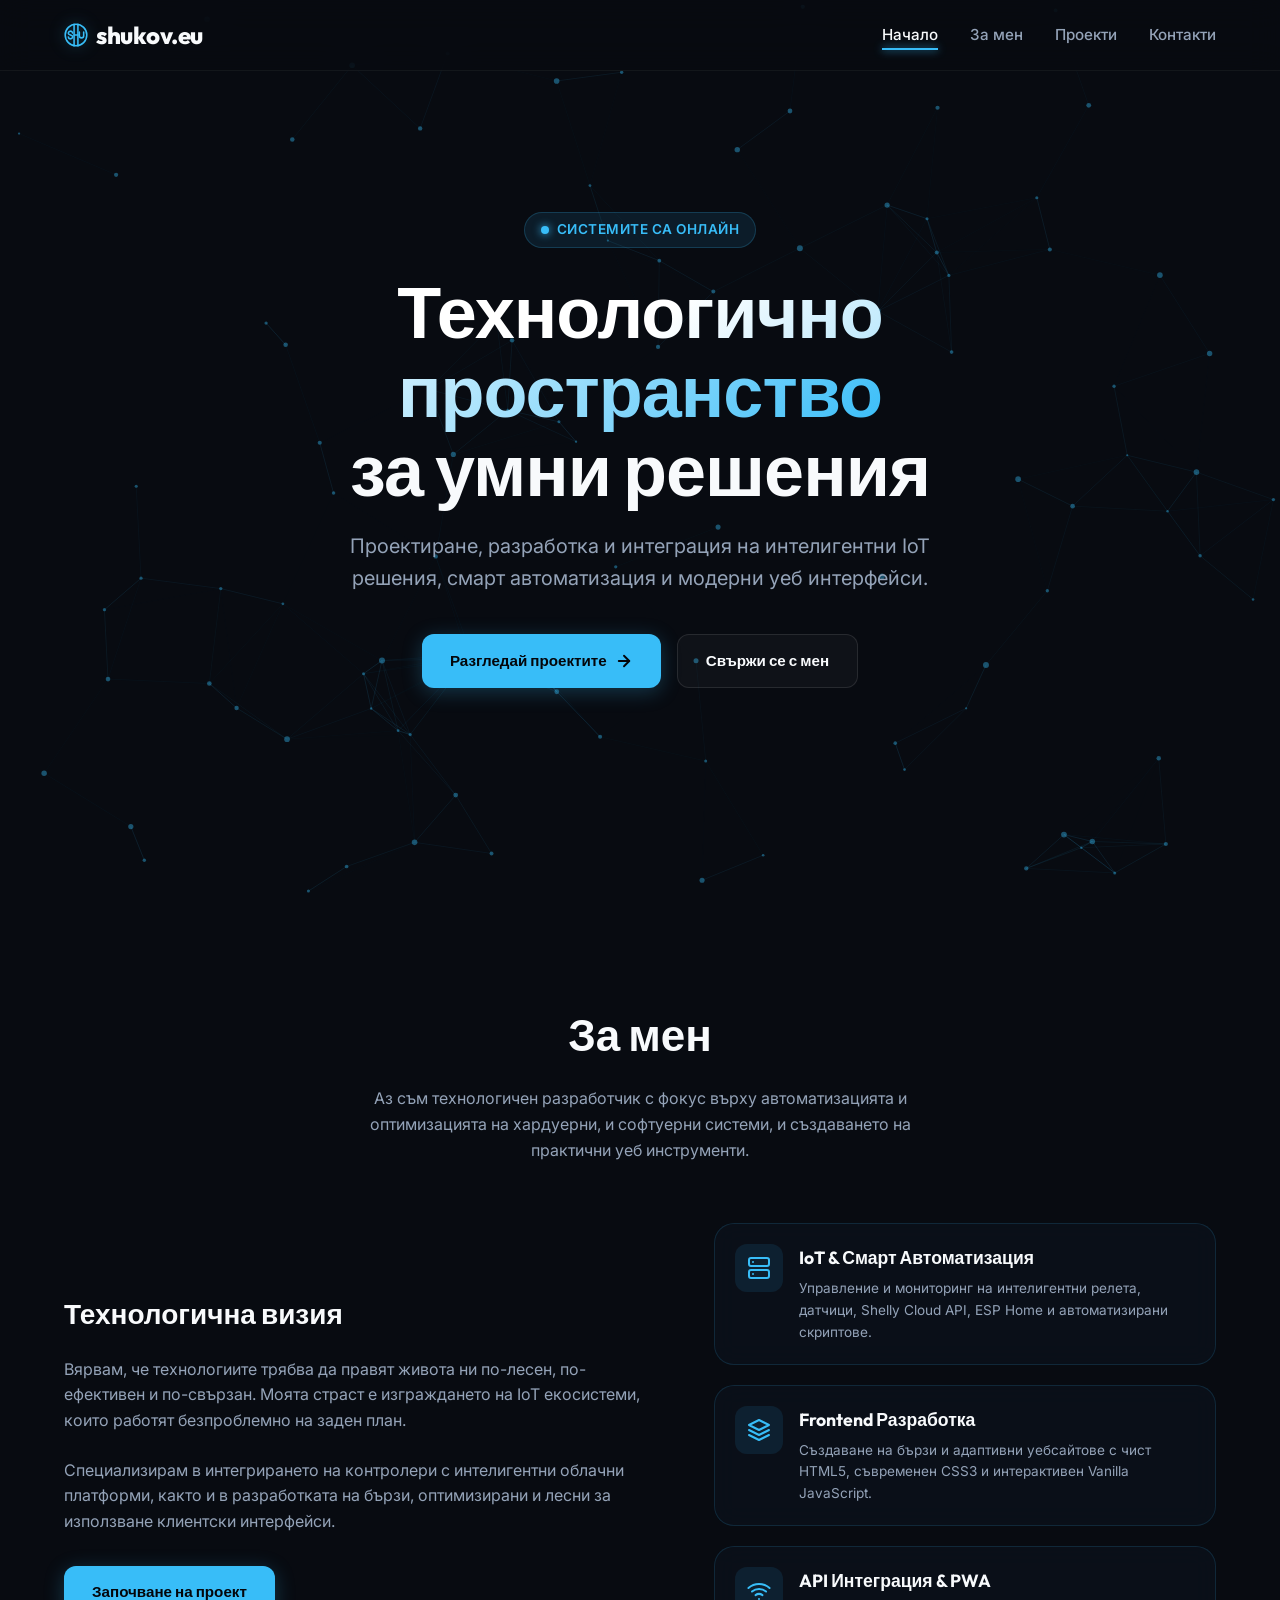
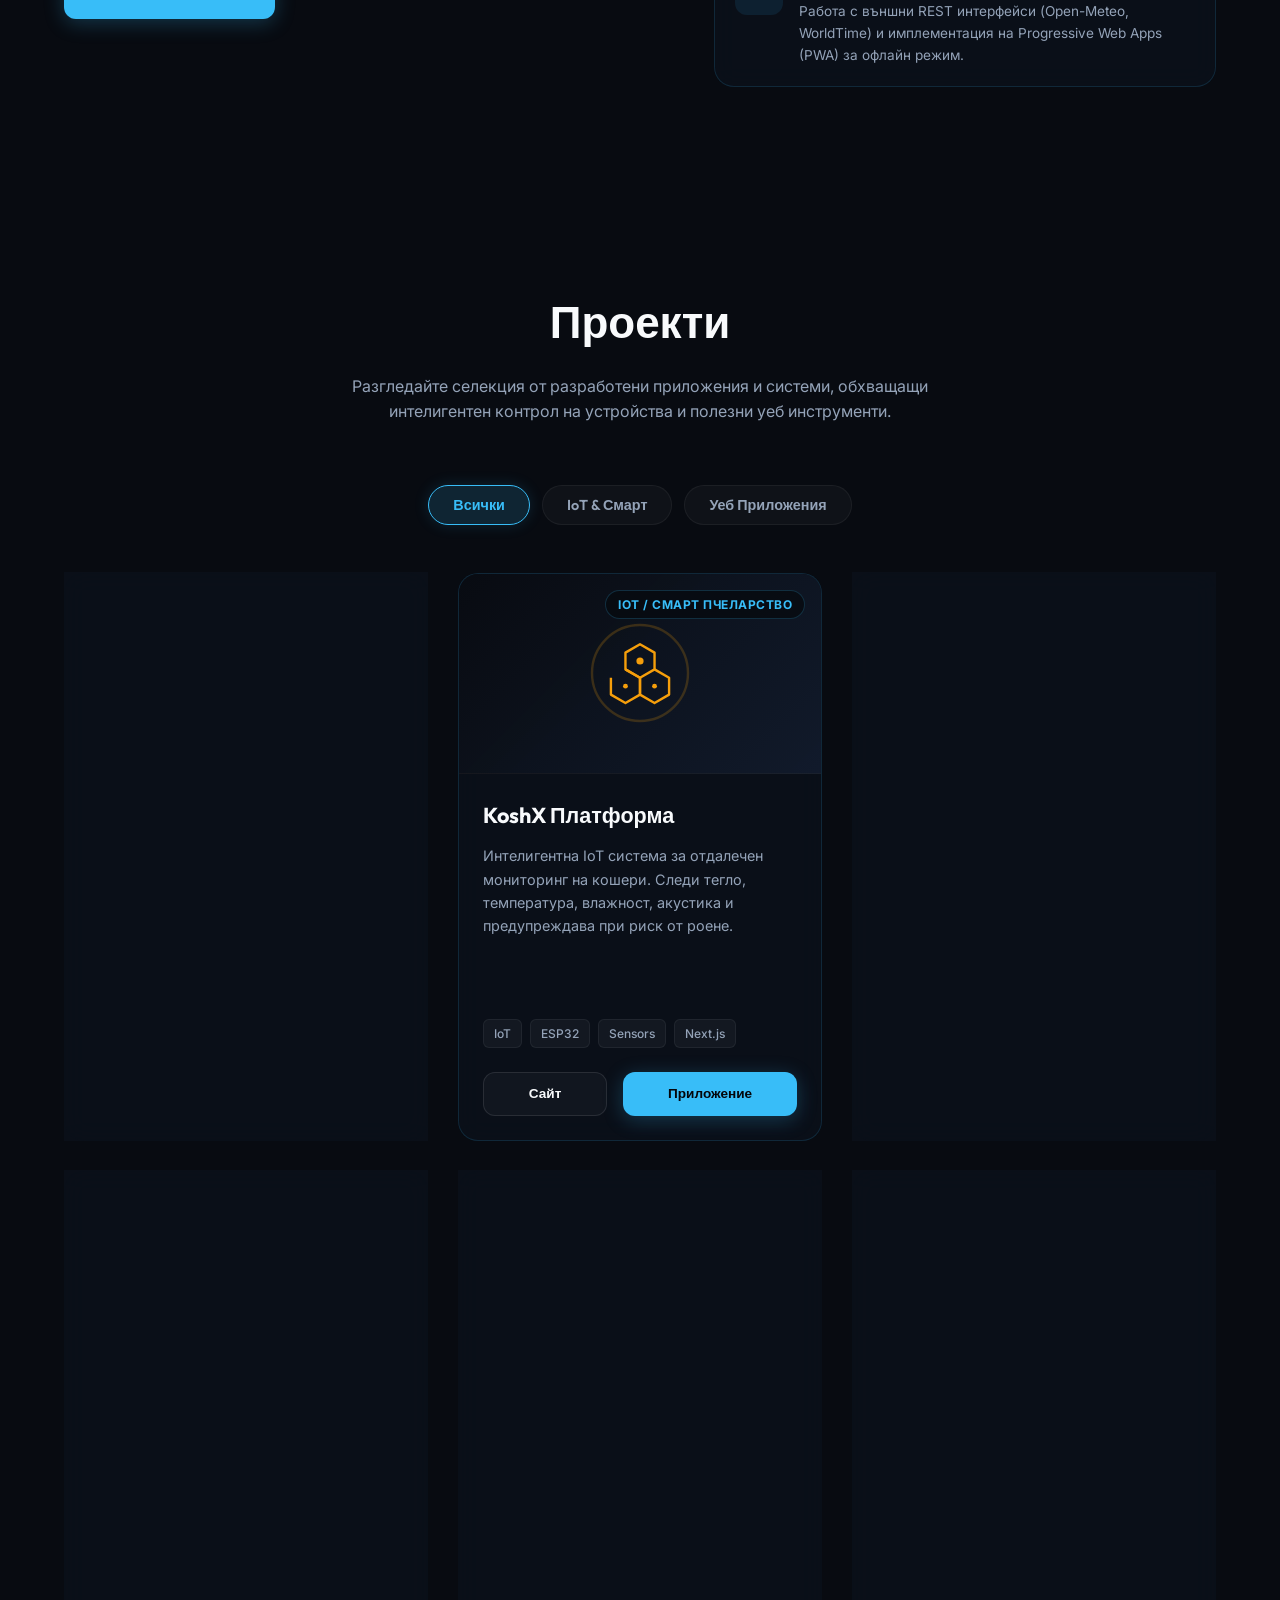
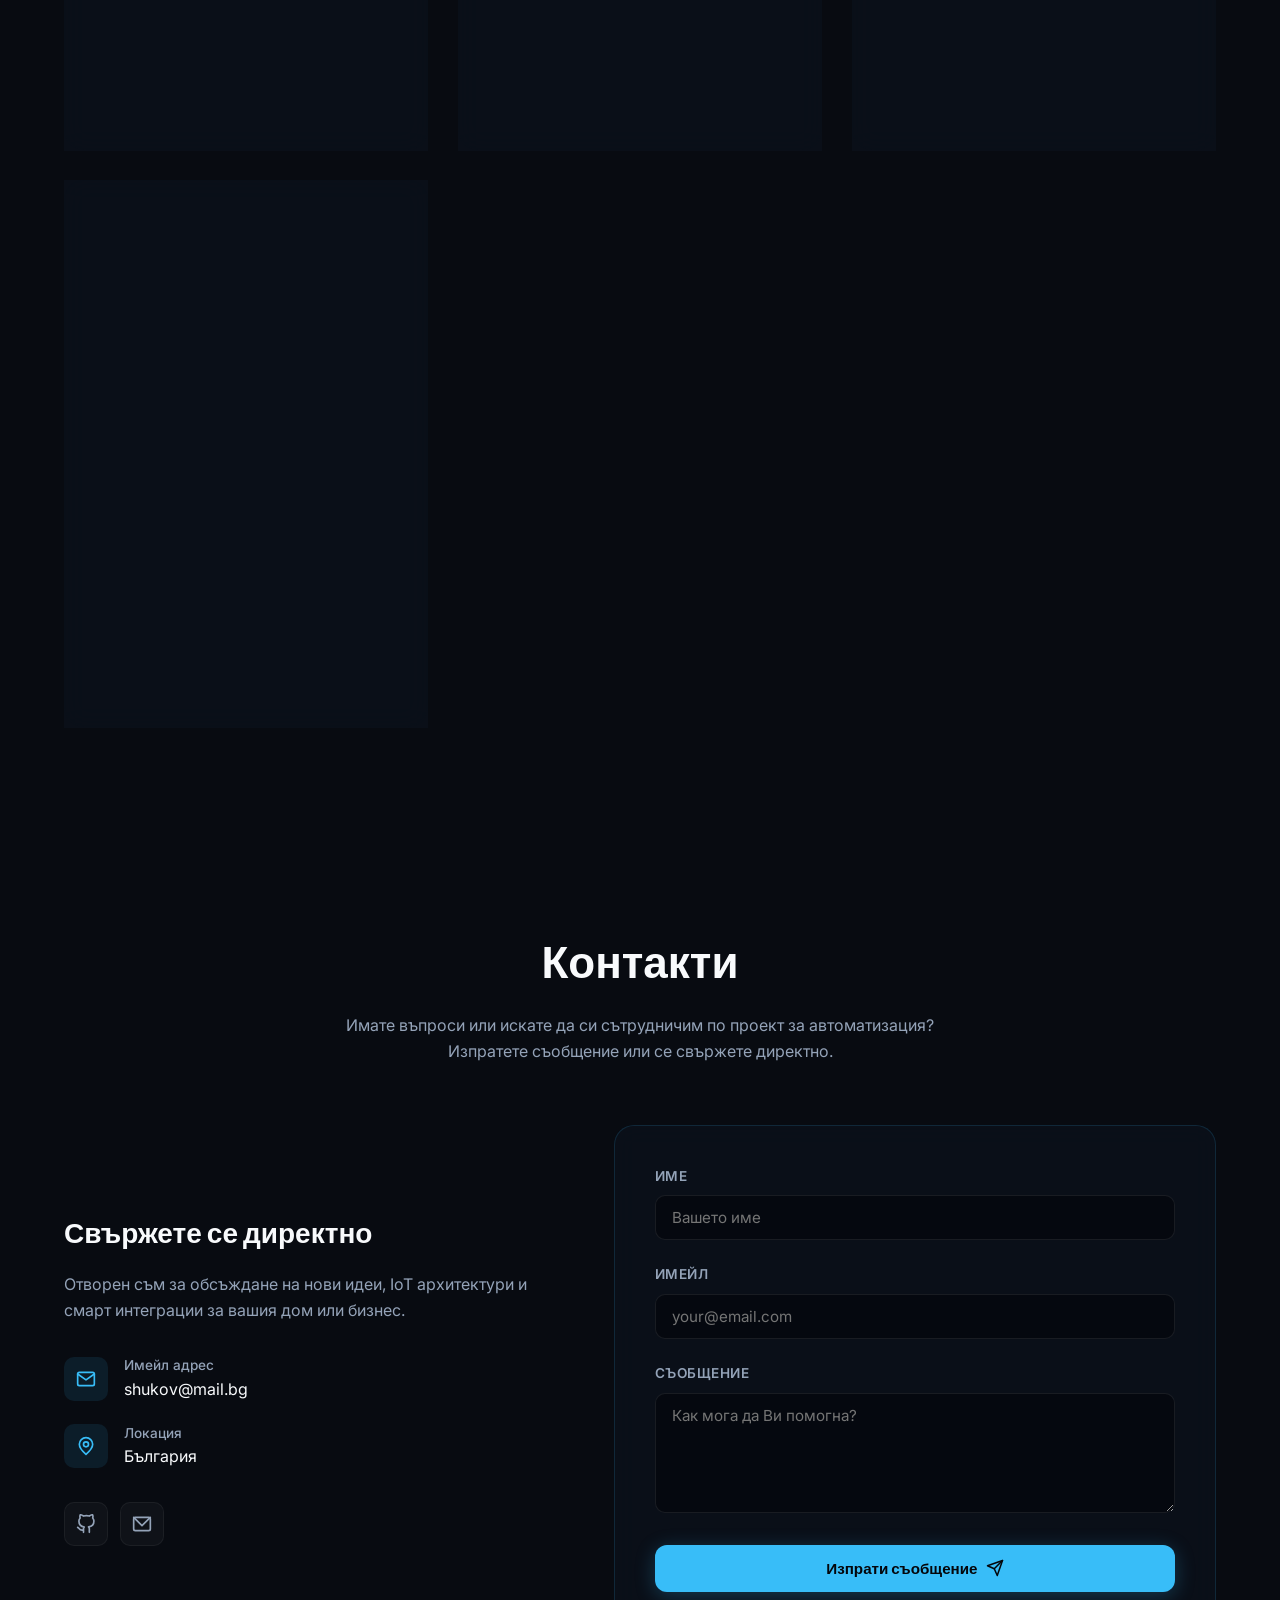
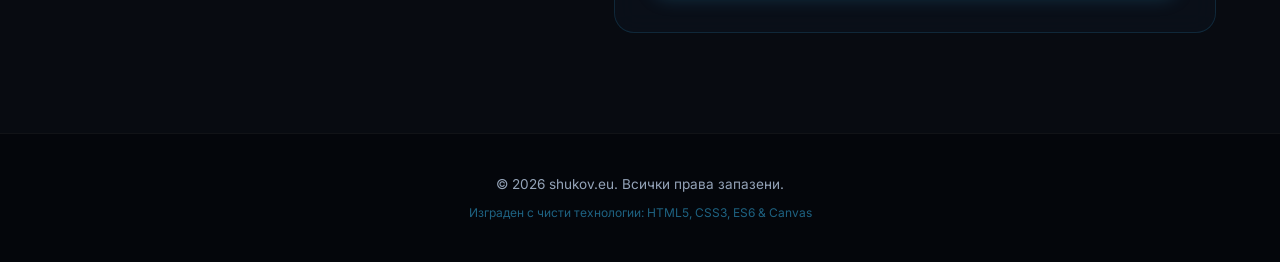
==== commit 8ca210b7: "chore: remove personal name from metadata" ====
--- a/index.html
+++ b/index.html
@@ -7,13 +7,13 @@
     <!-- Primary Meta Tags -->
     <title>shukov.eu | Дигитални Иновации & Смарт Системи</title>
     <meta name="title" content="shukov.eu | Дигитални Иновации & Смарт Системи">
-    <meta name="description" content="Личен технологичен портал и портфолио на Христо Шуков. Разгледайте проекти в сферата на умен дом (IoT), автоматизация на Shelly устройства, уеб приложения и софтуерни разработки.">
+    <meta name="description" content="Личен технологичен портал и портфолио за смарт системи. Разгледайте проекти в сферата на умен дом (IoT), автоматизация на Shelly устройства, уеб приложения и софтуерни разработки.">
     
     <!-- Open Graph / Facebook -->
     <meta property="og:type" content="website">
     <meta property="og:url" content="https://shukov.eu/">
     <meta property="og:title" content="shukov.eu | Дигитални Иновации & Смарт Системи">
-    <meta property="og:description" content="Портфолио на Христо Шуков с фокус върху IoT (Shelly), смарт часовници и съвременни уеб технологии.">
+    <meta property="og:description" content="Портфолио с фокус върху IoT (Shelly), смарт часовници и съвременни уеб технологии.">
     <meta property="og:image" content="https://shukov.eu/appShelly/icon-512.png">
 
     <!-- CSS stylesheet -->
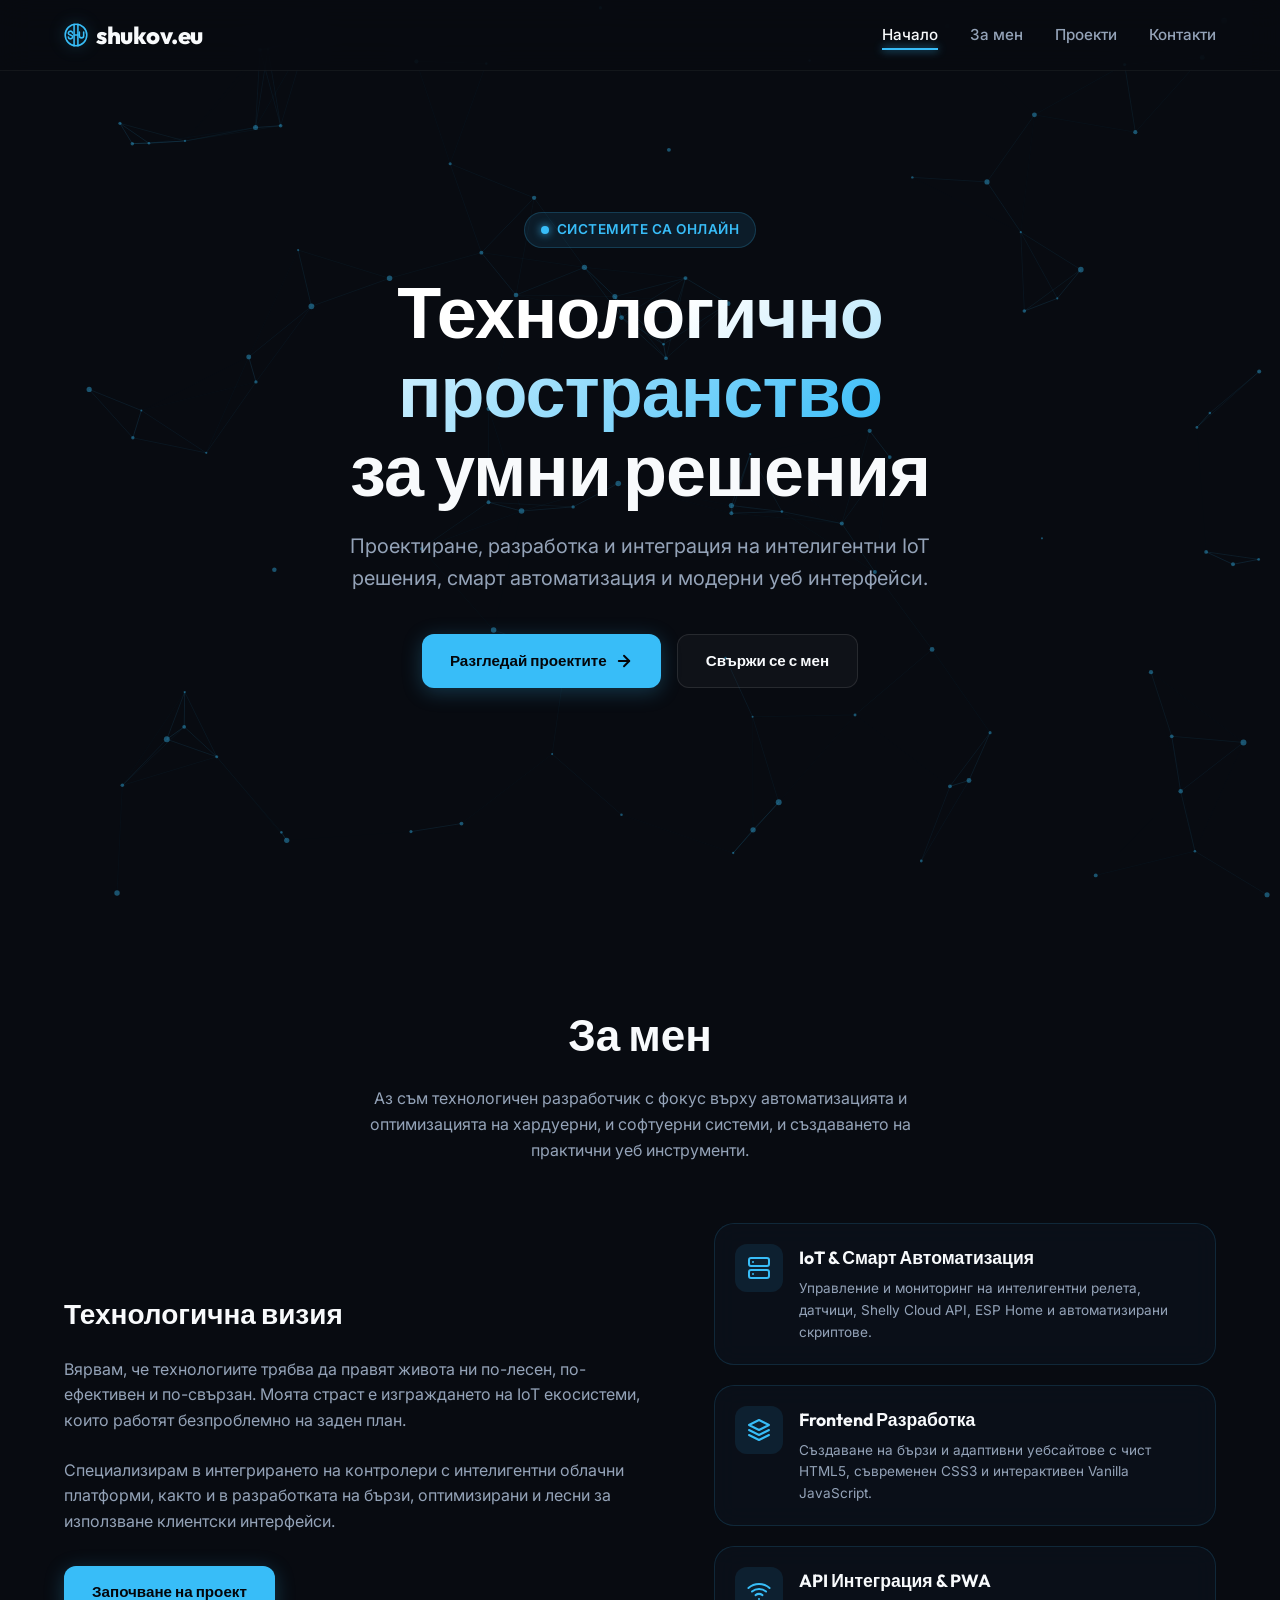
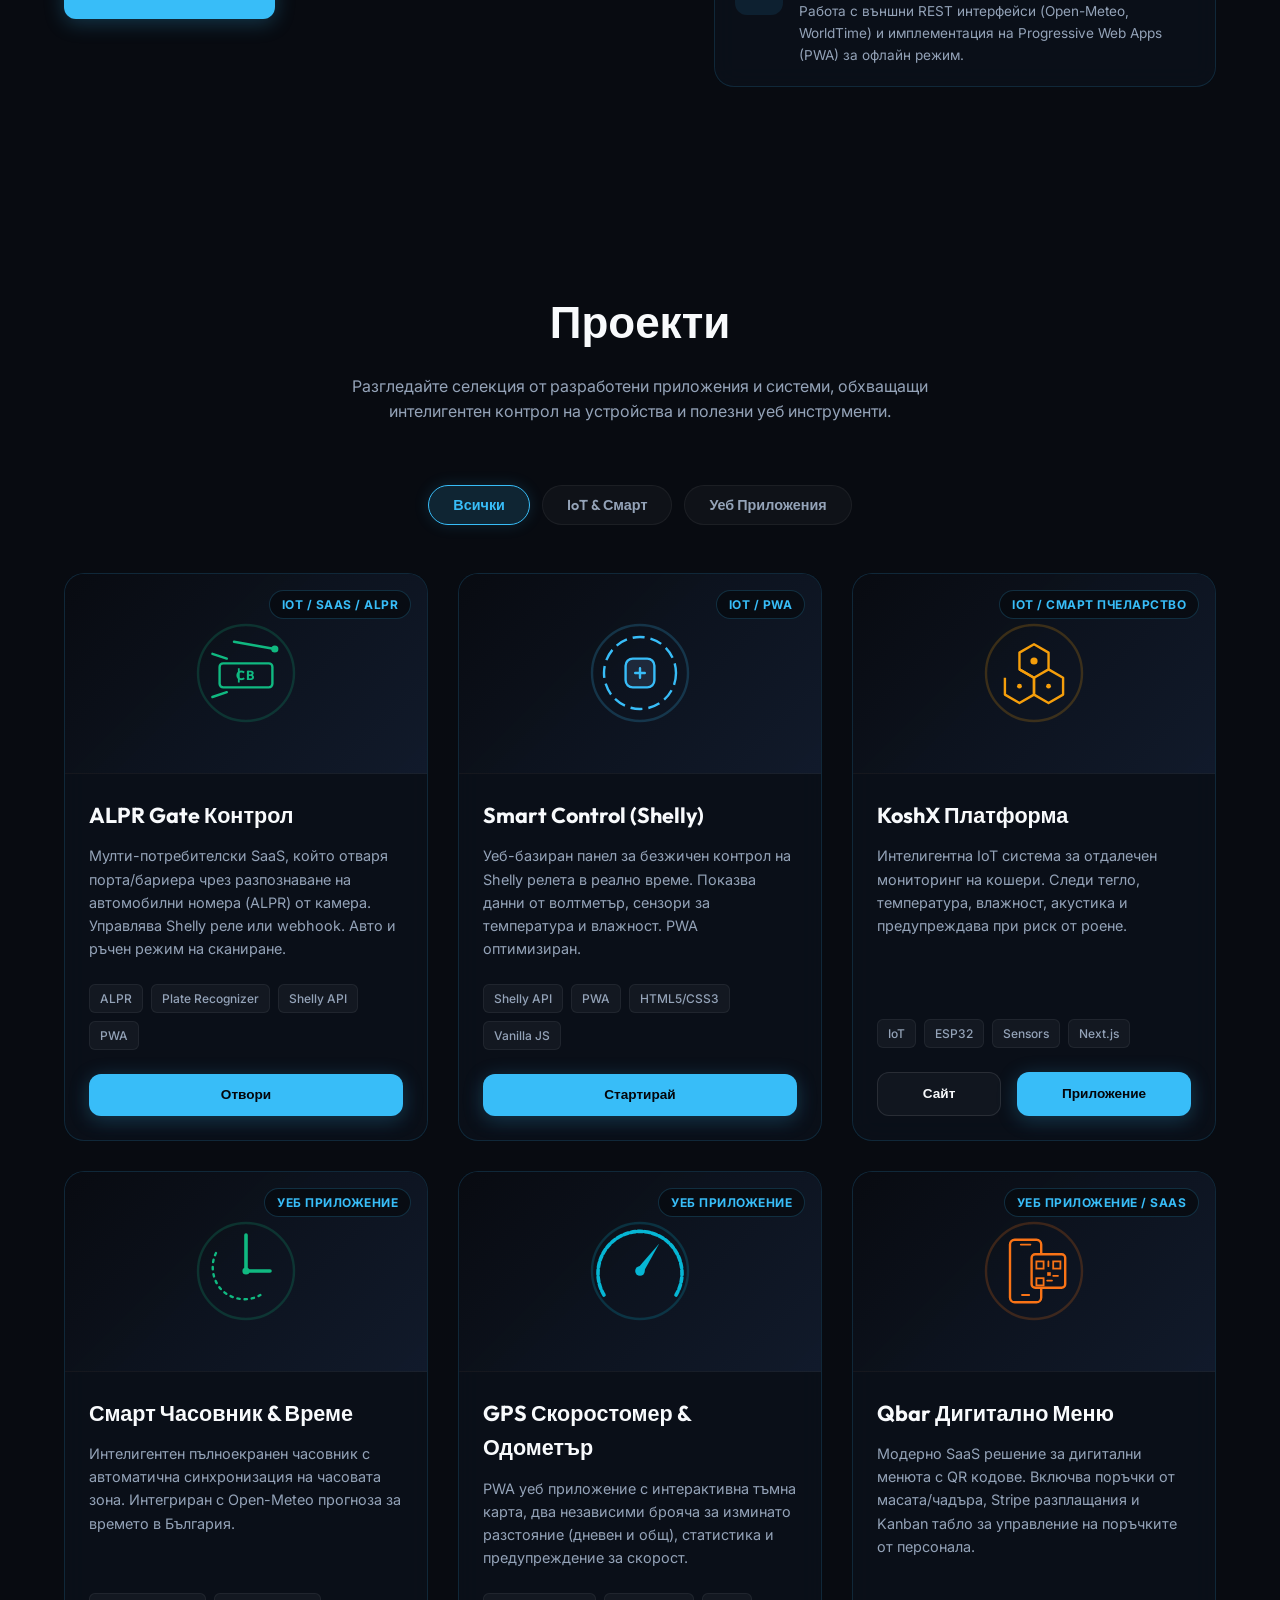
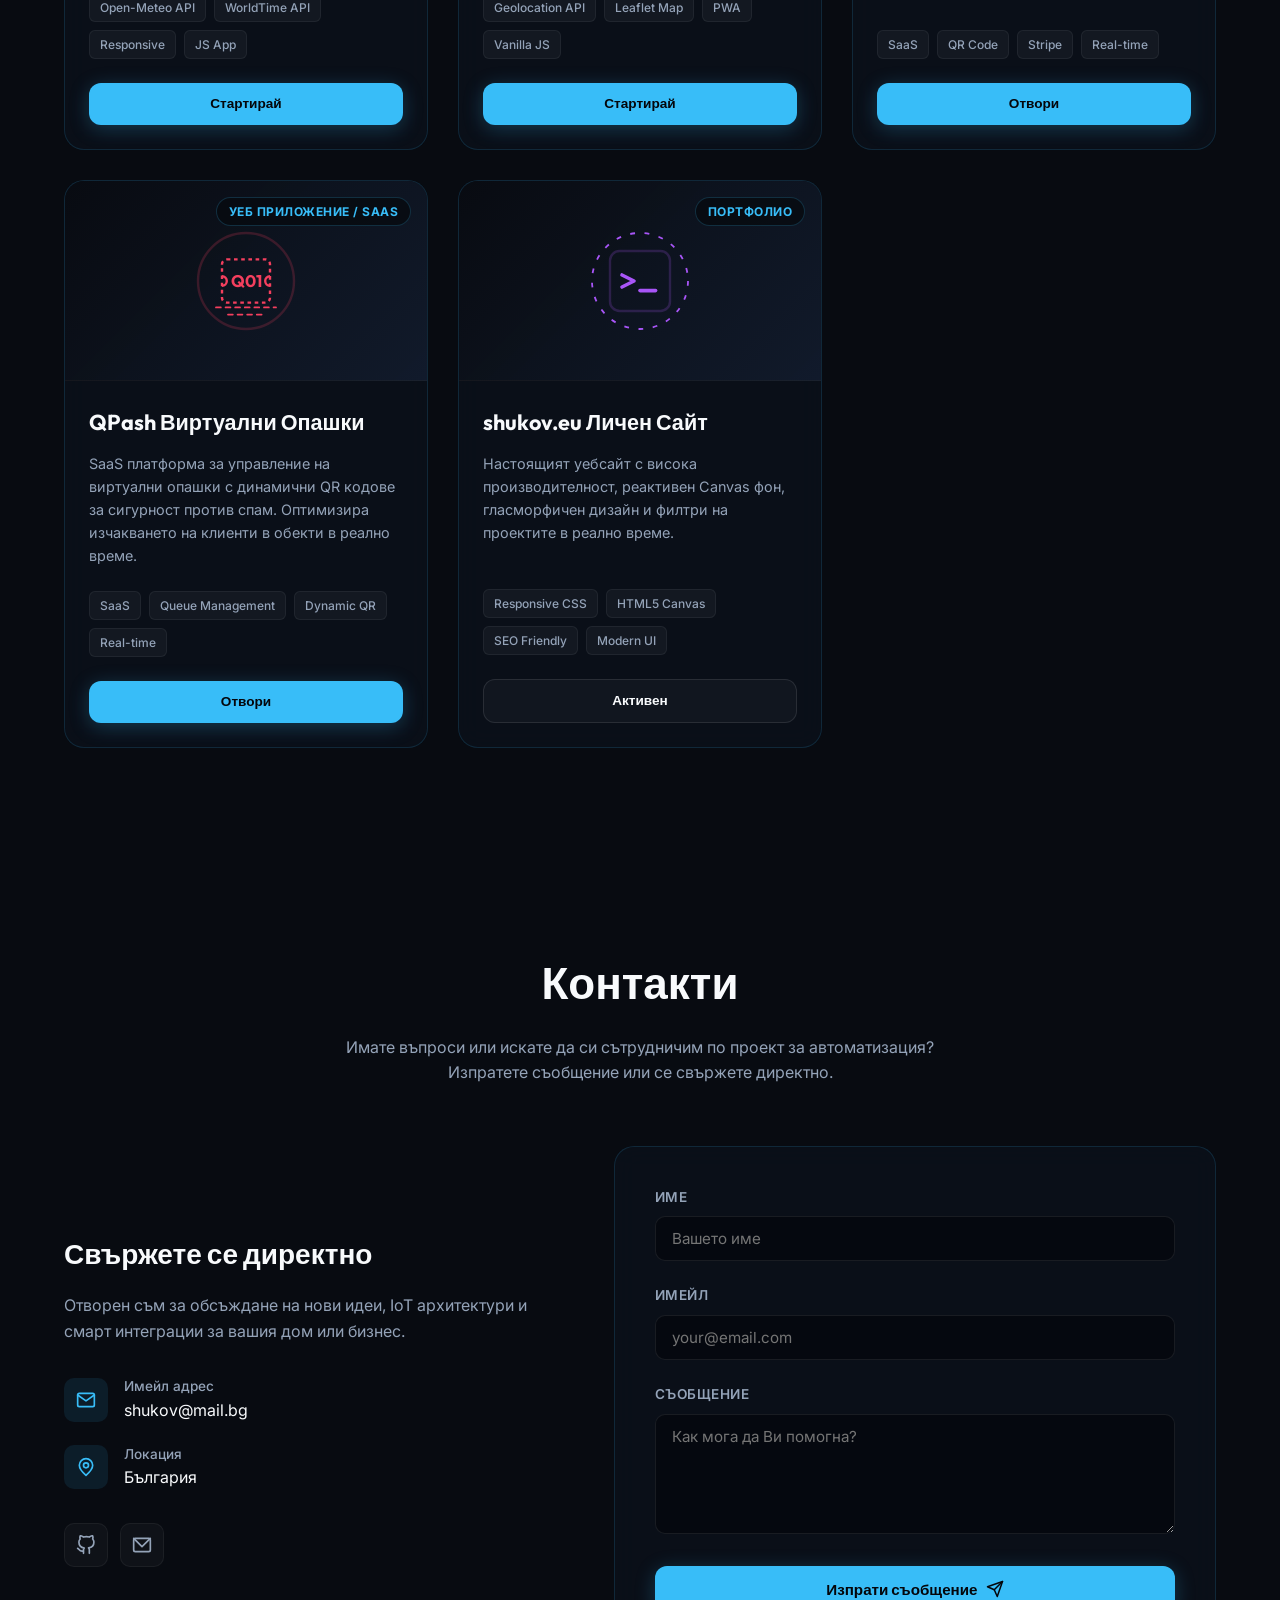
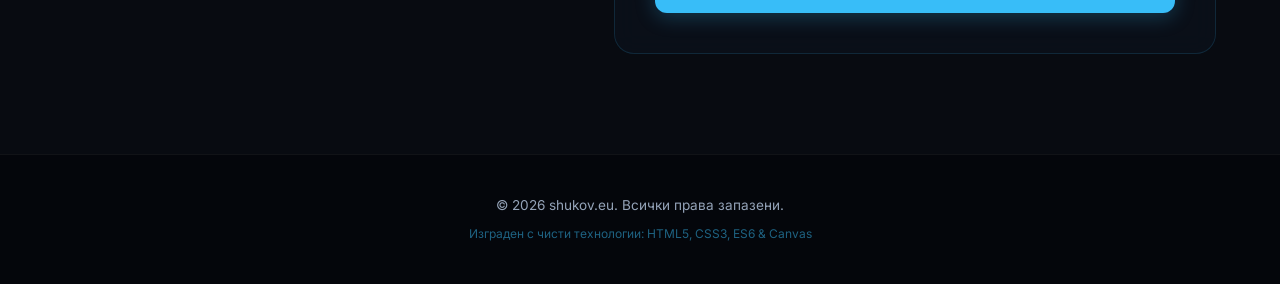
==== commit d9c934e1: "feat: add ALPR Gate project card to portfolio (gate.shukov.eu) Add ALPR Gate as the first project ca" ====
--- a/index.html
+++ b/index.html
@@ -172,7 +172,42 @@
 
                 <!-- Projects Grid -->
                 <div class="projects-grid">
-                    
+
+                    <!-- Project 0: ALPR Gate -->
+                    <article class="project-card glass-panel" data-category="iot" id="card-alprgate">
+                        <div class="project-image">
+                            <div class="project-badge">IoT / SaaS / ALPR</div>
+                            <!-- License plate + gate barrier SVG graphic -->
+                            <svg width="120" height="120" viewBox="0 0 100 100" fill="none">
+                                <circle cx="50" cy="50" r="40" stroke="rgba(16, 185, 129, 0.2)" stroke-width="2"></circle>
+                                <!-- License plate -->
+                                <rect x="28" y="42" width="44" height="20" rx="3" stroke="#10b981" stroke-width="2" fill="#0d131f"></rect>
+                                <text x="50" y="56" fill="#10b981" font-family="'Outfit', sans-serif" font-weight="bold" font-size="11" letter-spacing="1" text-anchor="middle">CB</text>
+                                <line x1="44" y1="46" x2="44" y2="58" stroke="#10b981" stroke-width="1.5"></line>
+                                <!-- Scan beam -->
+                                <path d="M22 34 L34 38 M22 70 L34 66" stroke="#10b981" stroke-width="2" stroke-linecap="round" class="pulse-emerald"></path>
+                                <!-- Gate barrier arm -->
+                                <g class="float-anim">
+                                    <circle cx="74" cy="30" r="3" fill="#10b981"></circle>
+                                    <line x1="74" y1="30" x2="40" y2="24" stroke="#10b981" stroke-width="2" stroke-linecap="round"></line>
+                                </g>
+                            </svg>
+                        </div>
+                        <div class="project-content">
+                            <h3>ALPR Gate Контрол</h3>
+                            <p>Мулти-потребителски SaaS, който отваря порта/бариера чрез разпознаване на автомобилни номера (ALPR) от камера. Управлява Shelly реле или webhook. Авто и ръчен режим на сканиране.</p>
+                            <div class="project-tags">
+                                <span class="tag">ALPR</span>
+                                <span class="tag">Plate Recognizer</span>
+                                <span class="tag">Shelly API</span>
+                                <span class="tag">PWA</span>
+                            </div>
+                            <div class="project-links">
+                                <a href="https://gate.shukov.eu" target="_blank" rel="noopener noreferrer" class="btn btn-primary" id="link-alprgate-run">Отвори</a>
+                            </div>
+                        </div>
+                    </article>
+
                     <!-- Project 1: Shelly PWA -->
                     <article class="project-card glass-panel" data-category="iot" id="card-shelly">
                         <div class="project-image">
--- a/index.css
+++ b/index.css
@@ -86,6 +86,10 @@
     box-shadow: 0 10px 30px -10px rgba(0, 0, 0, 0.5), 0 0 20px 0 var(--accent-cyan-glow);
 }
 
+#card-alprgate:hover {
+    border-color: rgba(16, 185, 129, 0.45);
+    box-shadow: 0 10px 30px -10px rgba(0, 0, 0, 0.5), 0 0 20px 0 var(--accent-emerald-glow);
+}
 #card-shelly:hover {
     border-color: rgba(56, 189, 248, 0.45);
     box-shadow: 0 10px 30px -10px rgba(0, 0, 0, 0.5), 0 0 20px 0 var(--accent-cyan-glow);
@@ -762,6 +766,19 @@
     100% {
         r: 3px;
         opacity: 1;
+    }
+}
+
+.pulse-emerald {
+    animation: pulse-emerald-kf 1.8s infinite ease-in-out;
+}
+
+@keyframes pulse-emerald-kf {
+    0%, 100% {
+        opacity: 1;
+    }
+    50% {
+        opacity: 0.25;
     }
 }
 
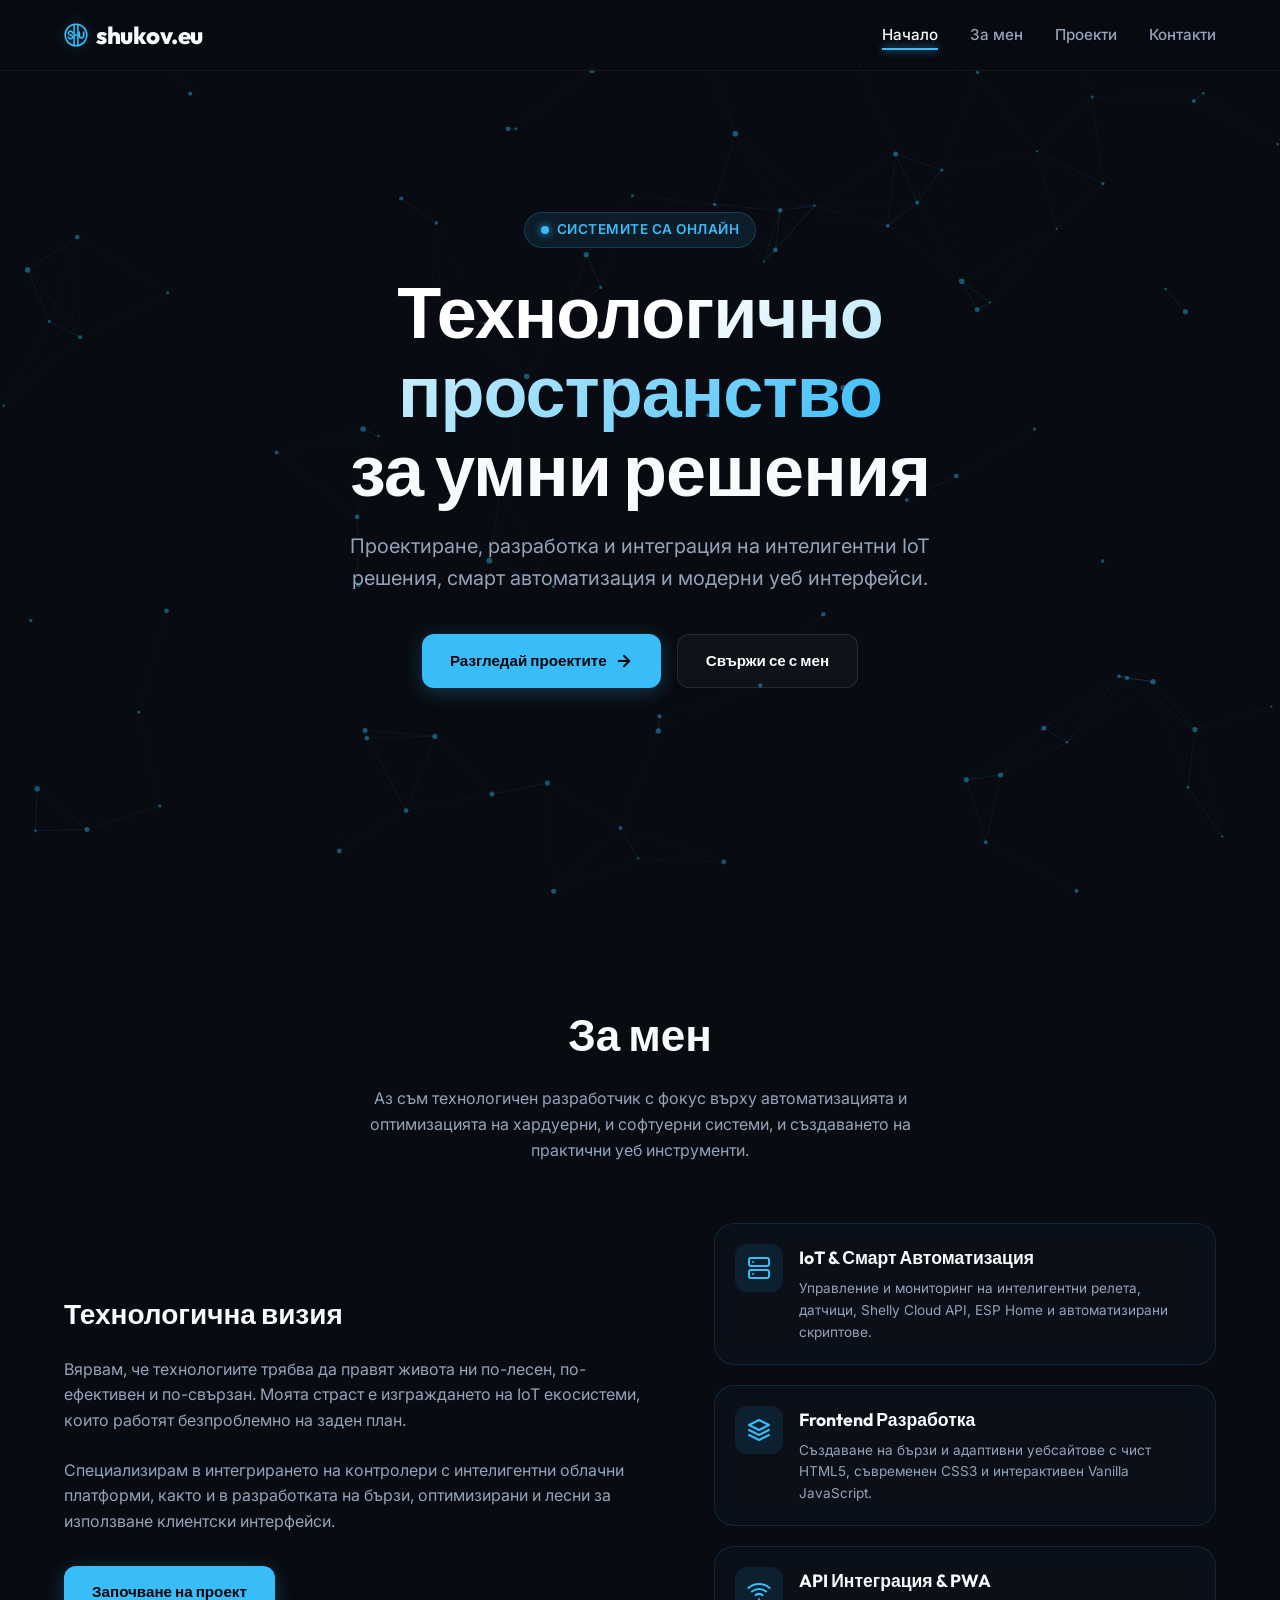
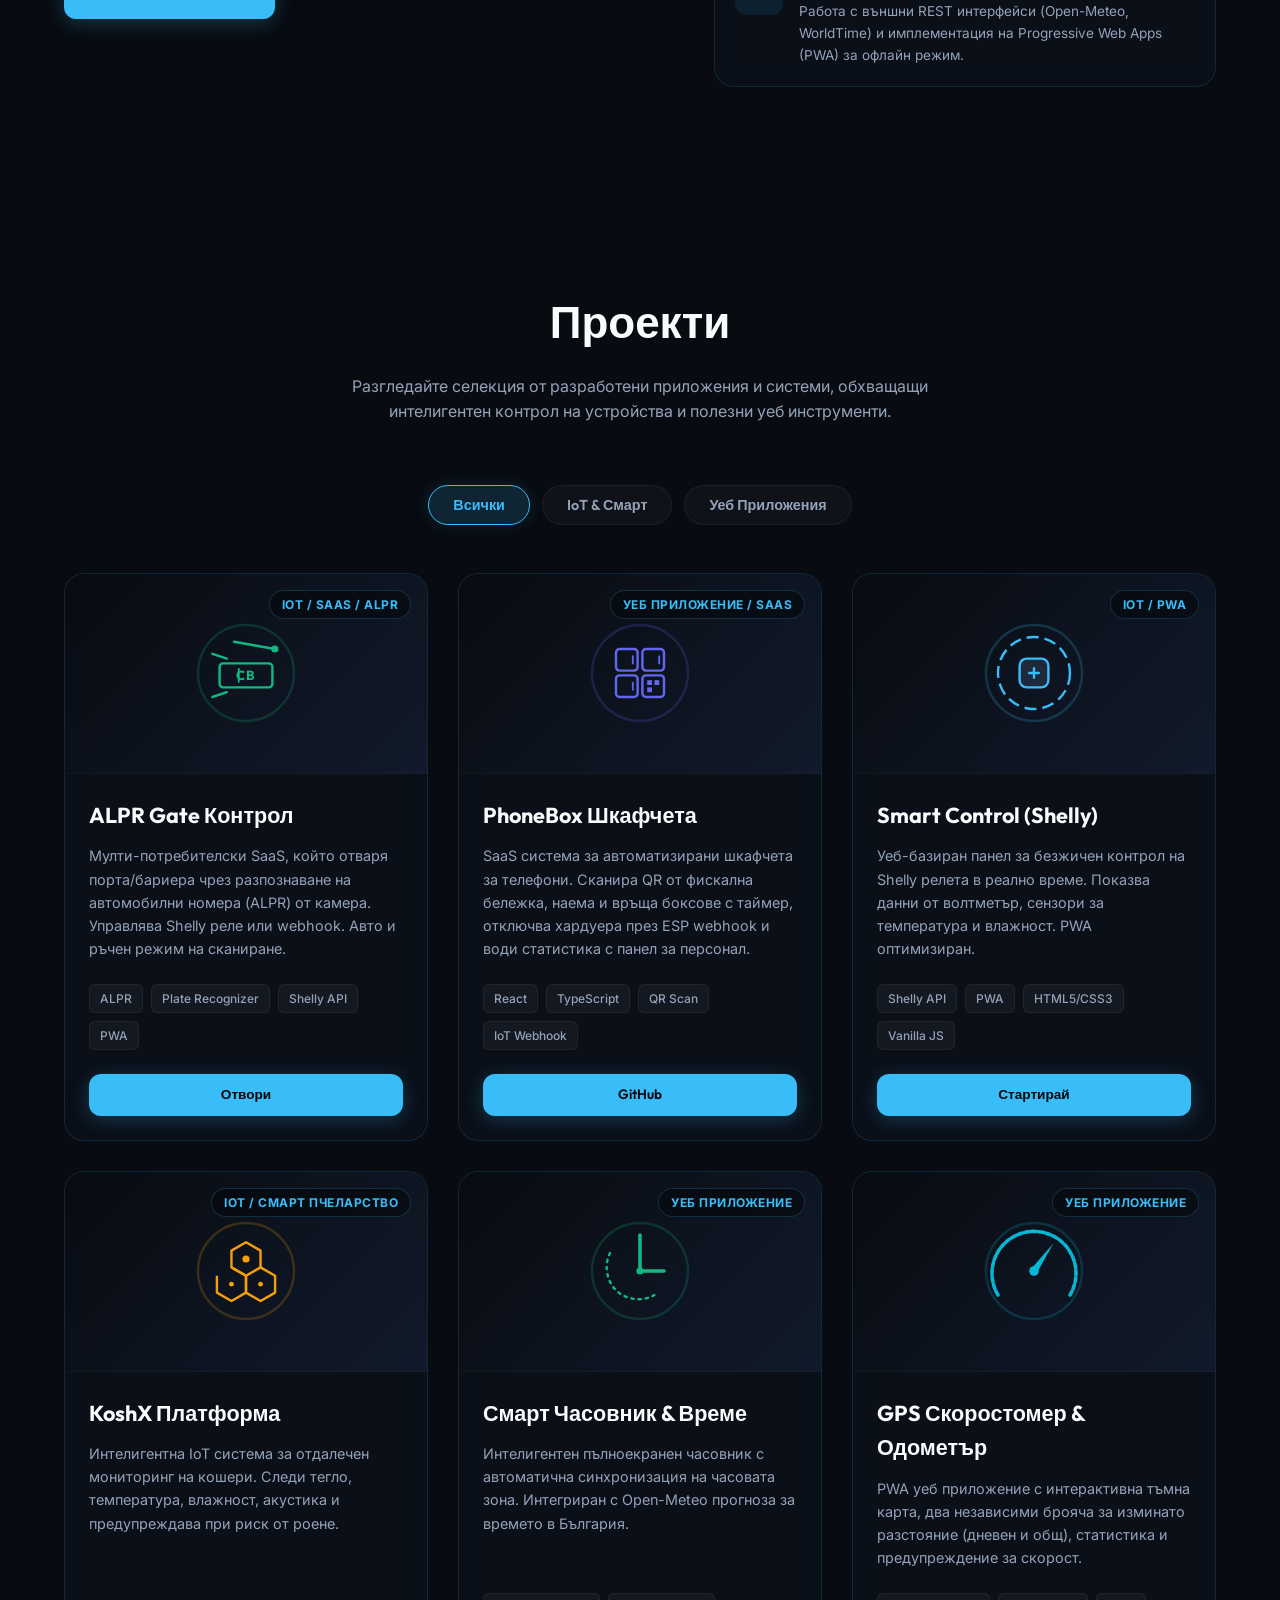
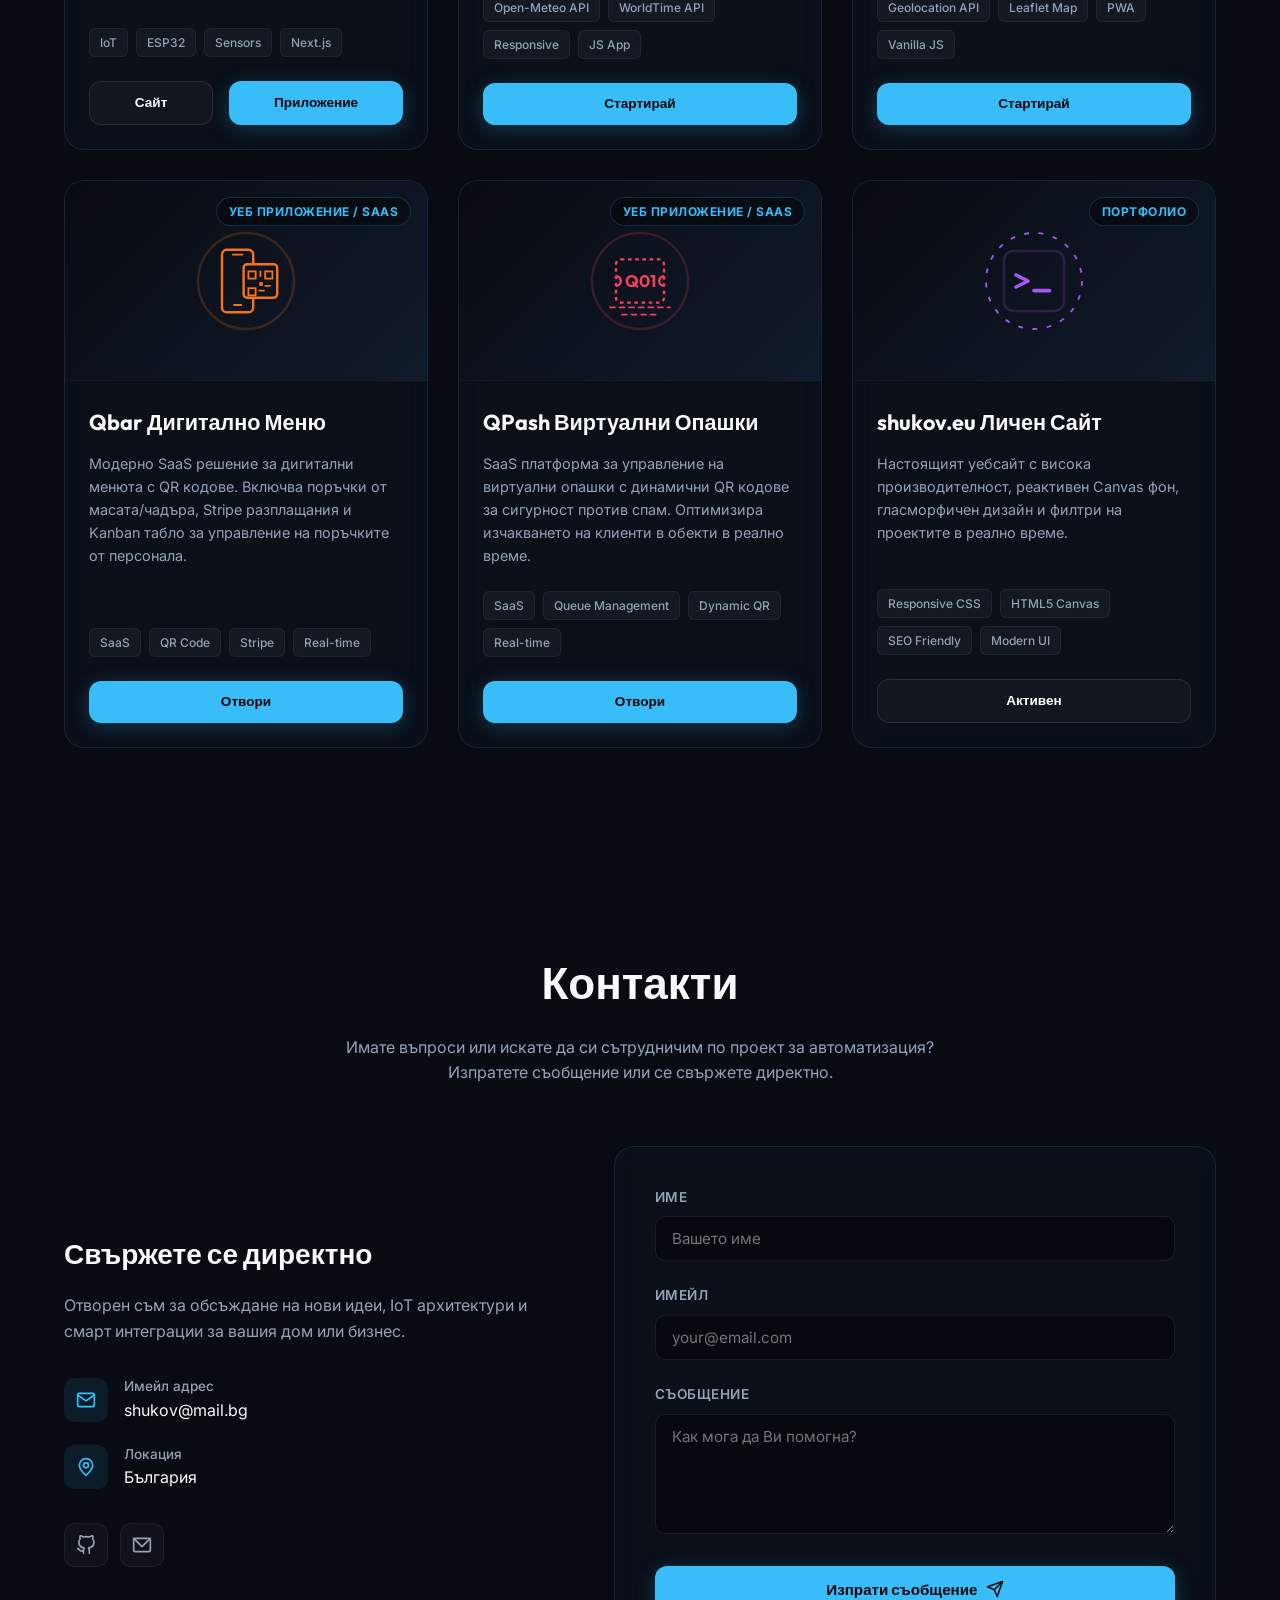
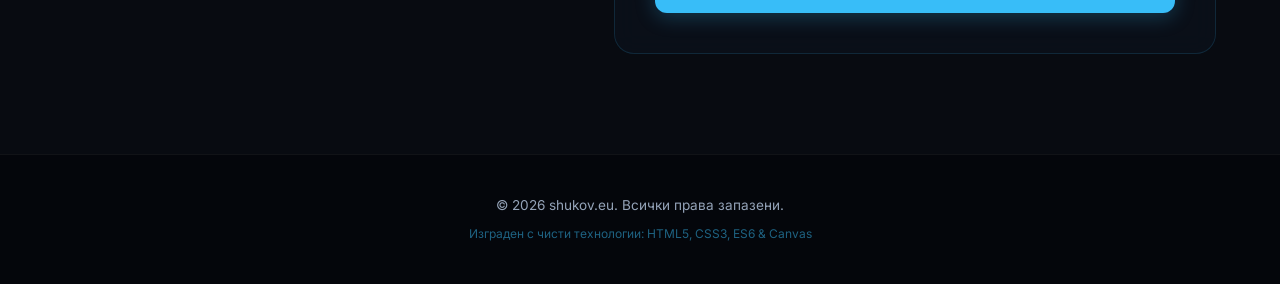
==== commit 5315021e: "feat: add PhoneBox project card to portfolio Add PhoneBox as the second project card: a SaaS for aut" ====
--- a/index.html
+++ b/index.html
@@ -208,6 +208,45 @@
                         </div>
                     </article>
 
+                    <!-- Project 0b: PhoneBox -->
+                    <article class="project-card glass-panel" data-category="web" id="card-phonebox">
+                        <div class="project-image">
+                            <div class="project-badge">Уеб Приложение / SaaS</div>
+                            <!-- Phone locker grid + QR scan SVG graphic -->
+                            <svg width="120" height="120" viewBox="0 0 100 100" fill="none">
+                                <circle cx="50" cy="50" r="40" stroke="rgba(99, 102, 241, 0.2)" stroke-width="2"></circle>
+                                <!-- Locker grid 2x2 -->
+                                <rect x="30" y="30" width="18" height="18" rx="3" stroke="#6366f1" stroke-width="2" fill="none"></rect>
+                                <rect x="52" y="30" width="18" height="18" rx="3" stroke="#6366f1" stroke-width="2" fill="none"></rect>
+                                <rect x="30" y="52" width="18" height="18" rx="3" stroke="#6366f1" stroke-width="2" fill="none"></rect>
+                                <rect x="52" y="52" width="18" height="18" rx="3" stroke="#6366f1" stroke-width="2" fill="none"></rect>
+                                <!-- Locker handles -->
+                                <line x1="44" y1="36" x2="44" y2="42" stroke="#6366f1" stroke-width="1.5" stroke-linecap="round"></line>
+                                <line x1="66" y1="36" x2="66" y2="42" stroke="#6366f1" stroke-width="1.5" stroke-linecap="round"></line>
+                                <line x1="44" y1="58" x2="44" y2="64" stroke="#6366f1" stroke-width="1.5" stroke-linecap="round"></line>
+                                <!-- QR indicator in one locker -->
+                                <g class="pulse-emerald">
+                                    <rect x="56" y="56" width="4" height="4" fill="#6366f1"></rect>
+                                    <rect x="62" y="56" width="4" height="4" fill="#6366f1"></rect>
+                                    <rect x="56" y="62" width="4" height="4" fill="#6366f1"></rect>
+                                </g>
+                            </svg>
+                        </div>
+                        <div class="project-content">
+                            <h3>PhoneBox Шкафчета</h3>
+                            <p>SaaS система за автоматизирани шкафчета за телефони. Сканира QR от фискална бележка, наема и връща боксове с таймер, отключва хардуера през ESP webhook и води статистика с панел за персонал.</p>
+                            <div class="project-tags">
+                                <span class="tag">React</span>
+                                <span class="tag">TypeScript</span>
+                                <span class="tag">QR Scan</span>
+                                <span class="tag">IoT Webhook</span>
+                            </div>
+                            <div class="project-links">
+                                <a href="https://github.com/sHu-mindlab/PhoneBox" target="_blank" rel="noopener noreferrer" class="btn btn-primary" id="link-phonebox-repo">GitHub</a>
+                            </div>
+                        </div>
+                    </article>
+
                     <!-- Project 1: Shelly PWA -->
                     <article class="project-card glass-panel" data-category="iot" id="card-shelly">
                         <div class="project-image">
--- a/index.css
+++ b/index.css
@@ -23,7 +23,9 @@
     --accent-orange-glow: rgba(249, 115, 22, 0.3);
     --accent-rose: #f43f5e;
     --accent-rose-glow: rgba(244, 63, 94, 0.3);
-    
+    --accent-indigo: #6366f1;
+    --accent-indigo-glow: rgba(99, 102, 241, 0.3);
+
     --font-heading: 'Outfit', -apple-system, BlinkMacSystemFont, sans-serif;
     --font-body: 'Inter', sans-serif;
     --transition: all 0.3s cubic-bezier(0.4, 0, 0.2, 1);
@@ -89,6 +91,10 @@
 #card-alprgate:hover {
     border-color: rgba(16, 185, 129, 0.45);
     box-shadow: 0 10px 30px -10px rgba(0, 0, 0, 0.5), 0 0 20px 0 var(--accent-emerald-glow);
+}
+#card-phonebox:hover {
+    border-color: rgba(99, 102, 241, 0.45);
+    box-shadow: 0 10px 30px -10px rgba(0, 0, 0, 0.5), 0 0 20px 0 var(--accent-indigo-glow);
 }
 #card-shelly:hover {
     border-color: rgba(56, 189, 248, 0.45);
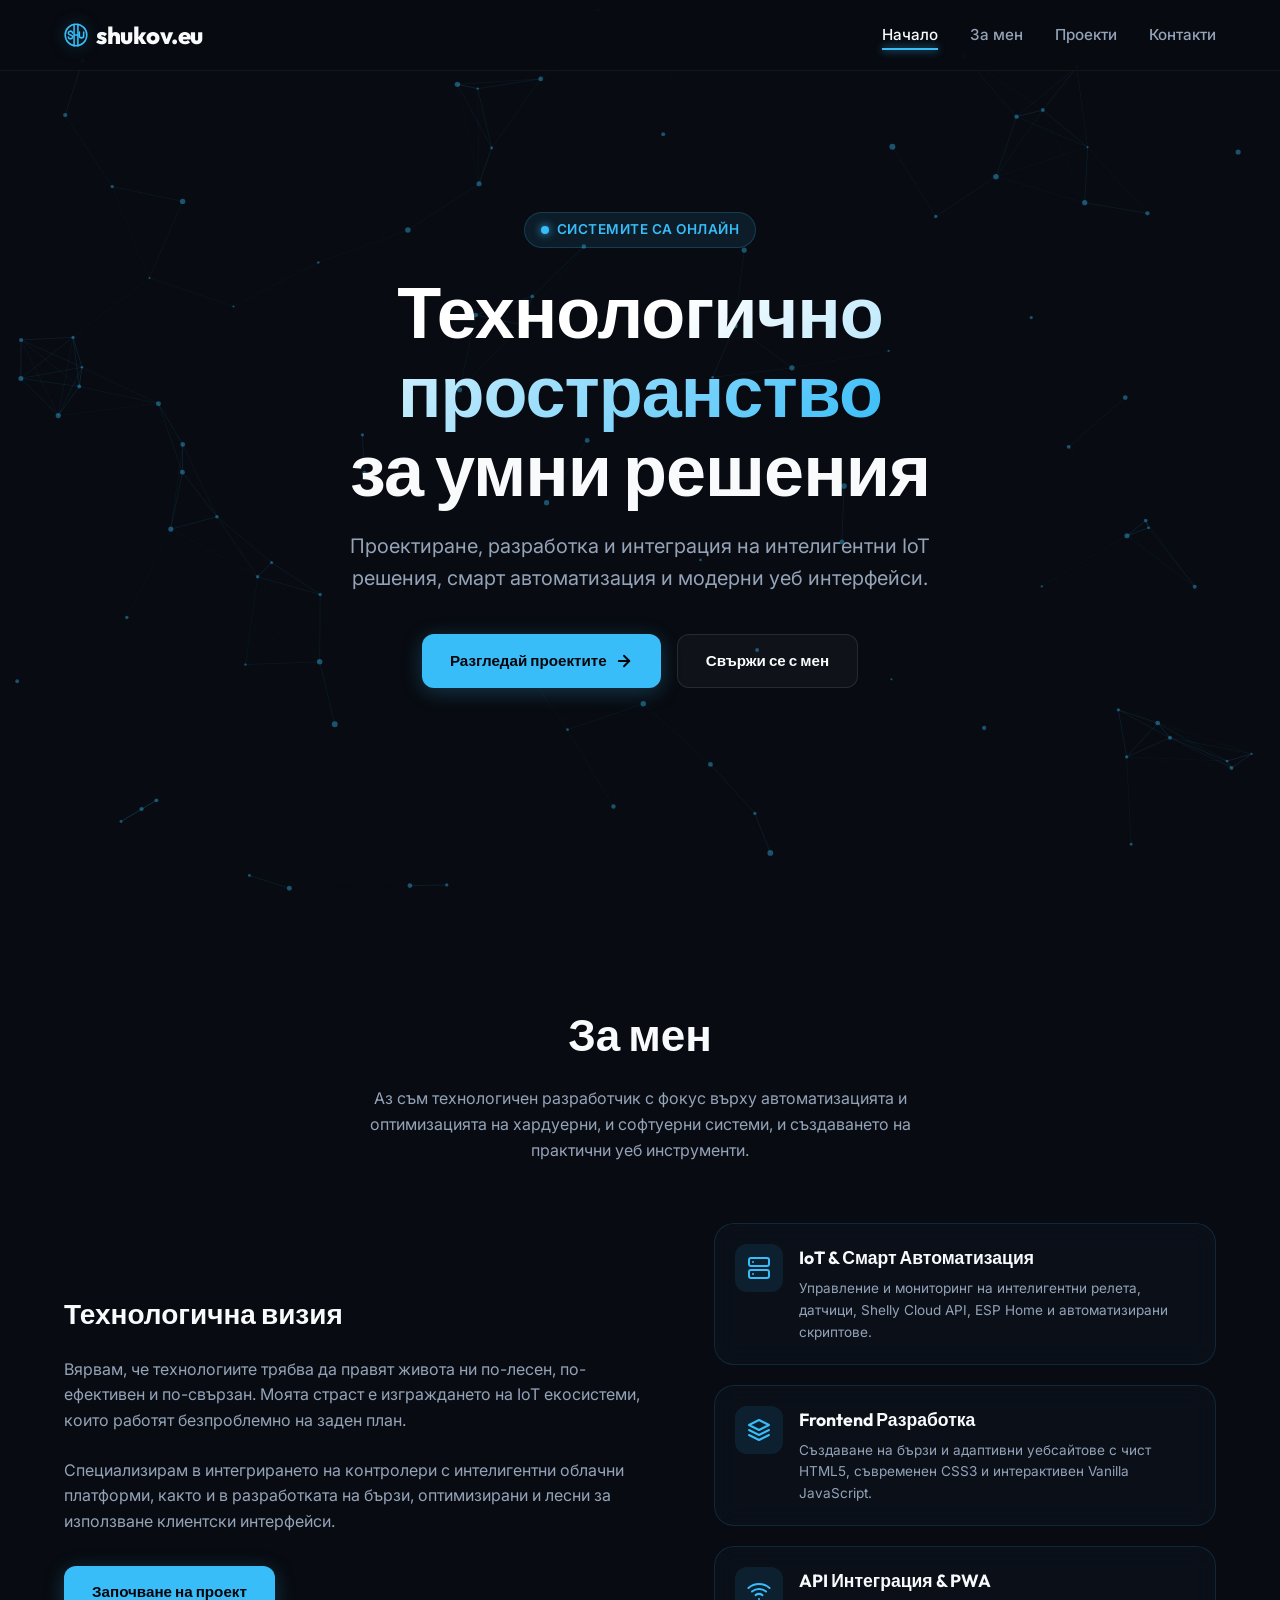
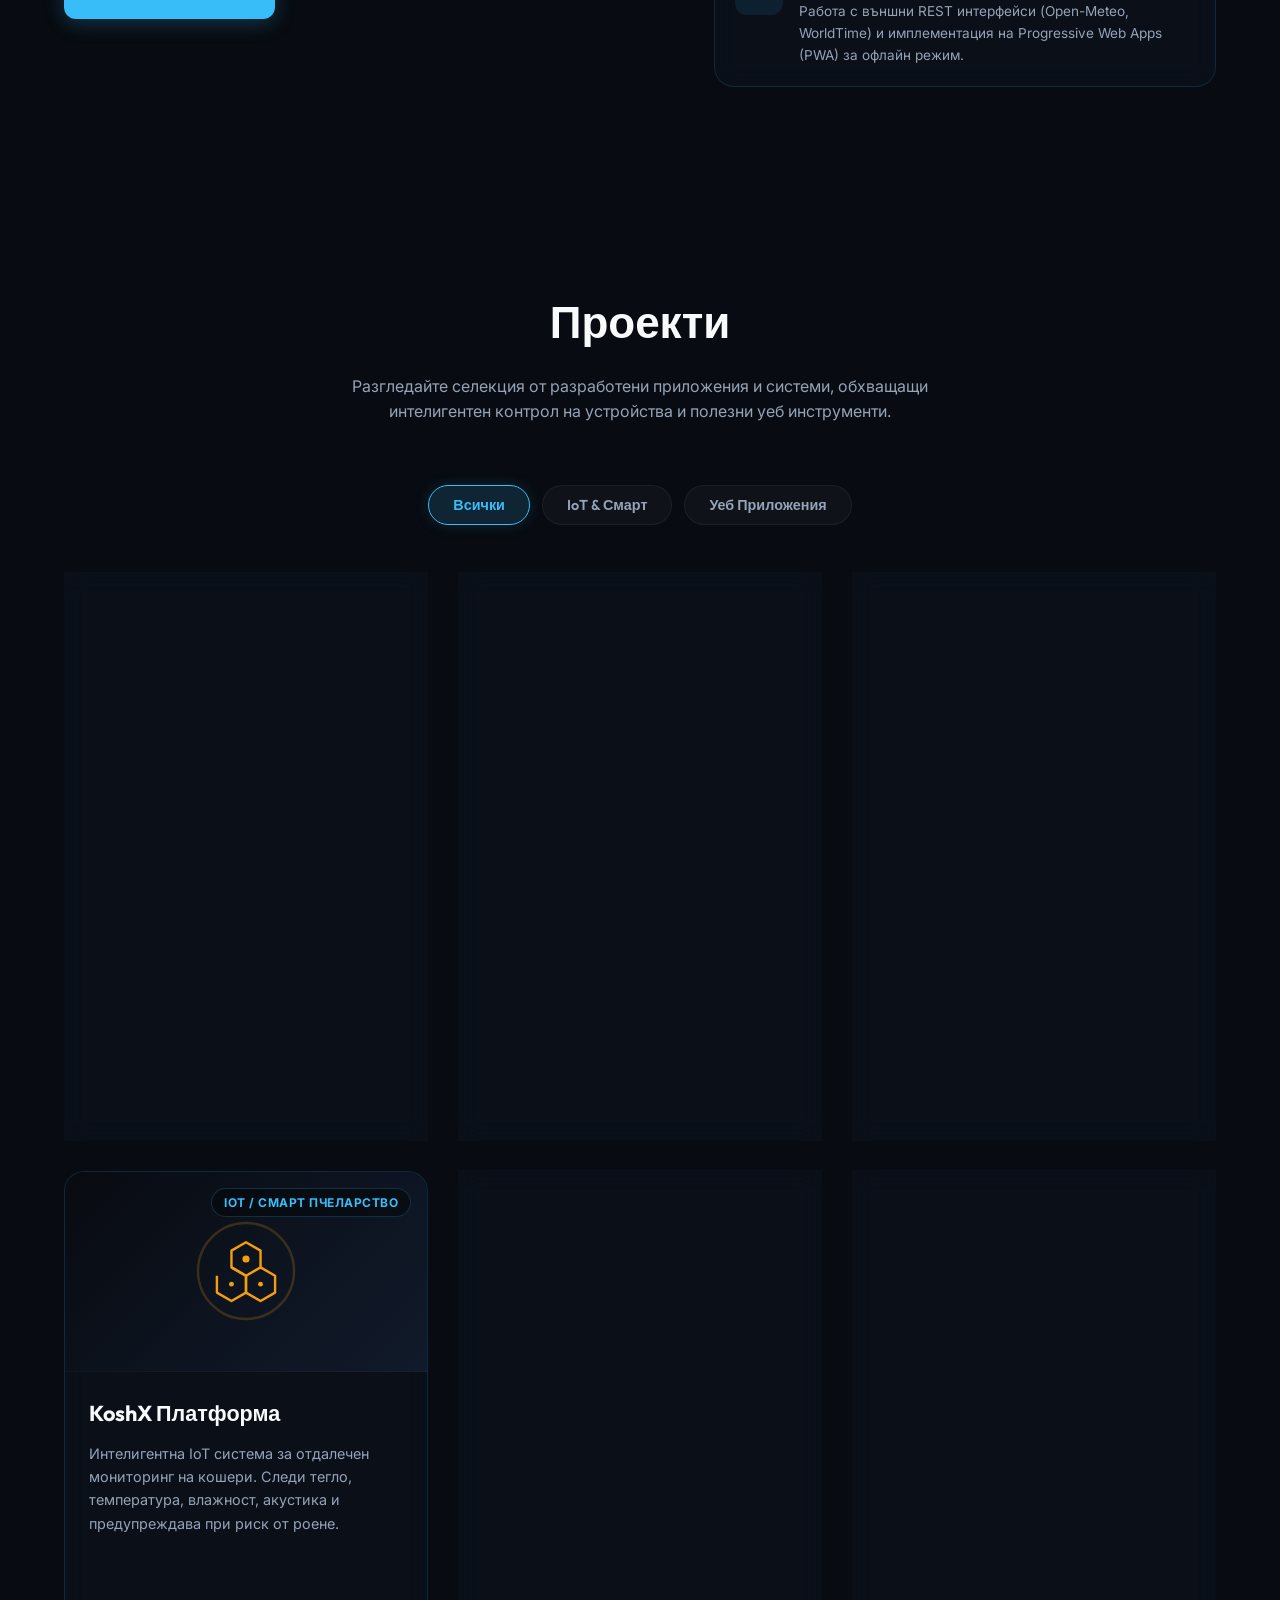
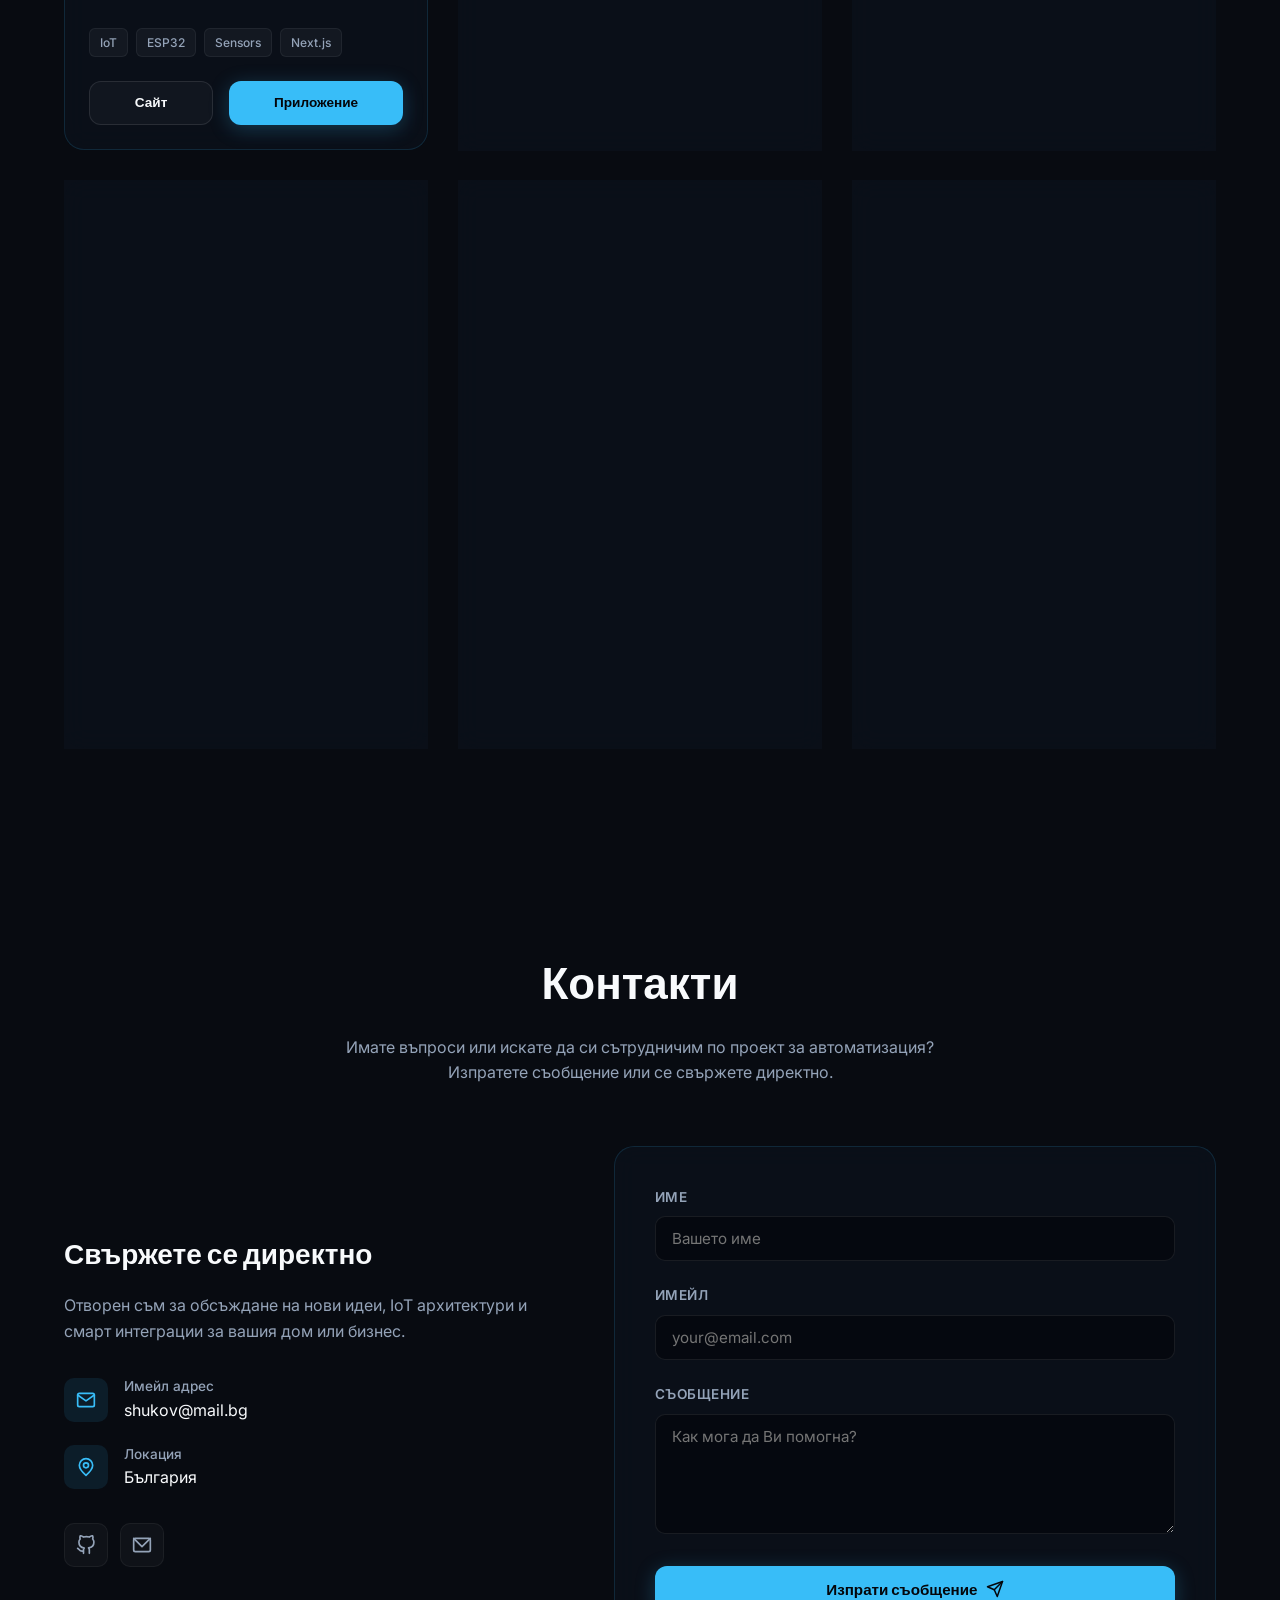
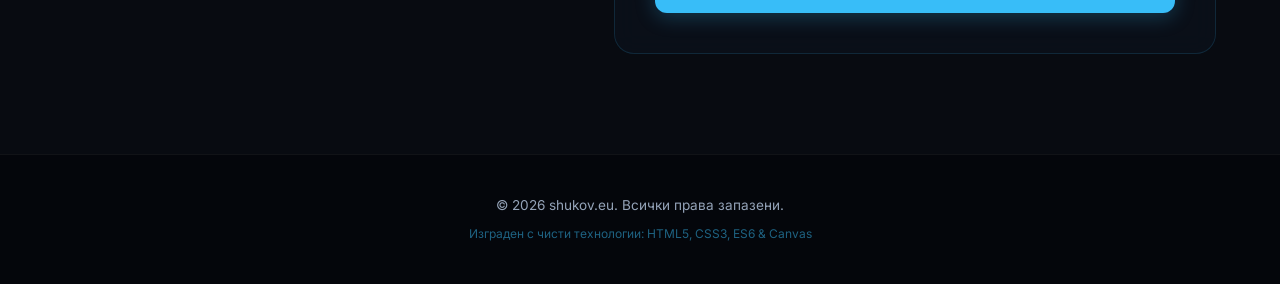
==== commit df823a6a: "feat: point PhoneBox card to live site (phonebox.shukov.eu) PhoneBox is now deployed, so switch the " ====
--- a/index.html
+++ b/index.html
@@ -242,7 +242,7 @@
                                 <span class="tag">IoT Webhook</span>
                             </div>
                             <div class="project-links">
-                                <a href="https://github.com/sHu-mindlab/PhoneBox" target="_blank" rel="noopener noreferrer" class="btn btn-primary" id="link-phonebox-repo">GitHub</a>
+                                <a href="https://phonebox.shukov.eu" target="_blank" rel="noopener noreferrer" class="btn btn-primary" id="link-phonebox-run">Отвори</a>
                             </div>
                         </div>
                     </article>
